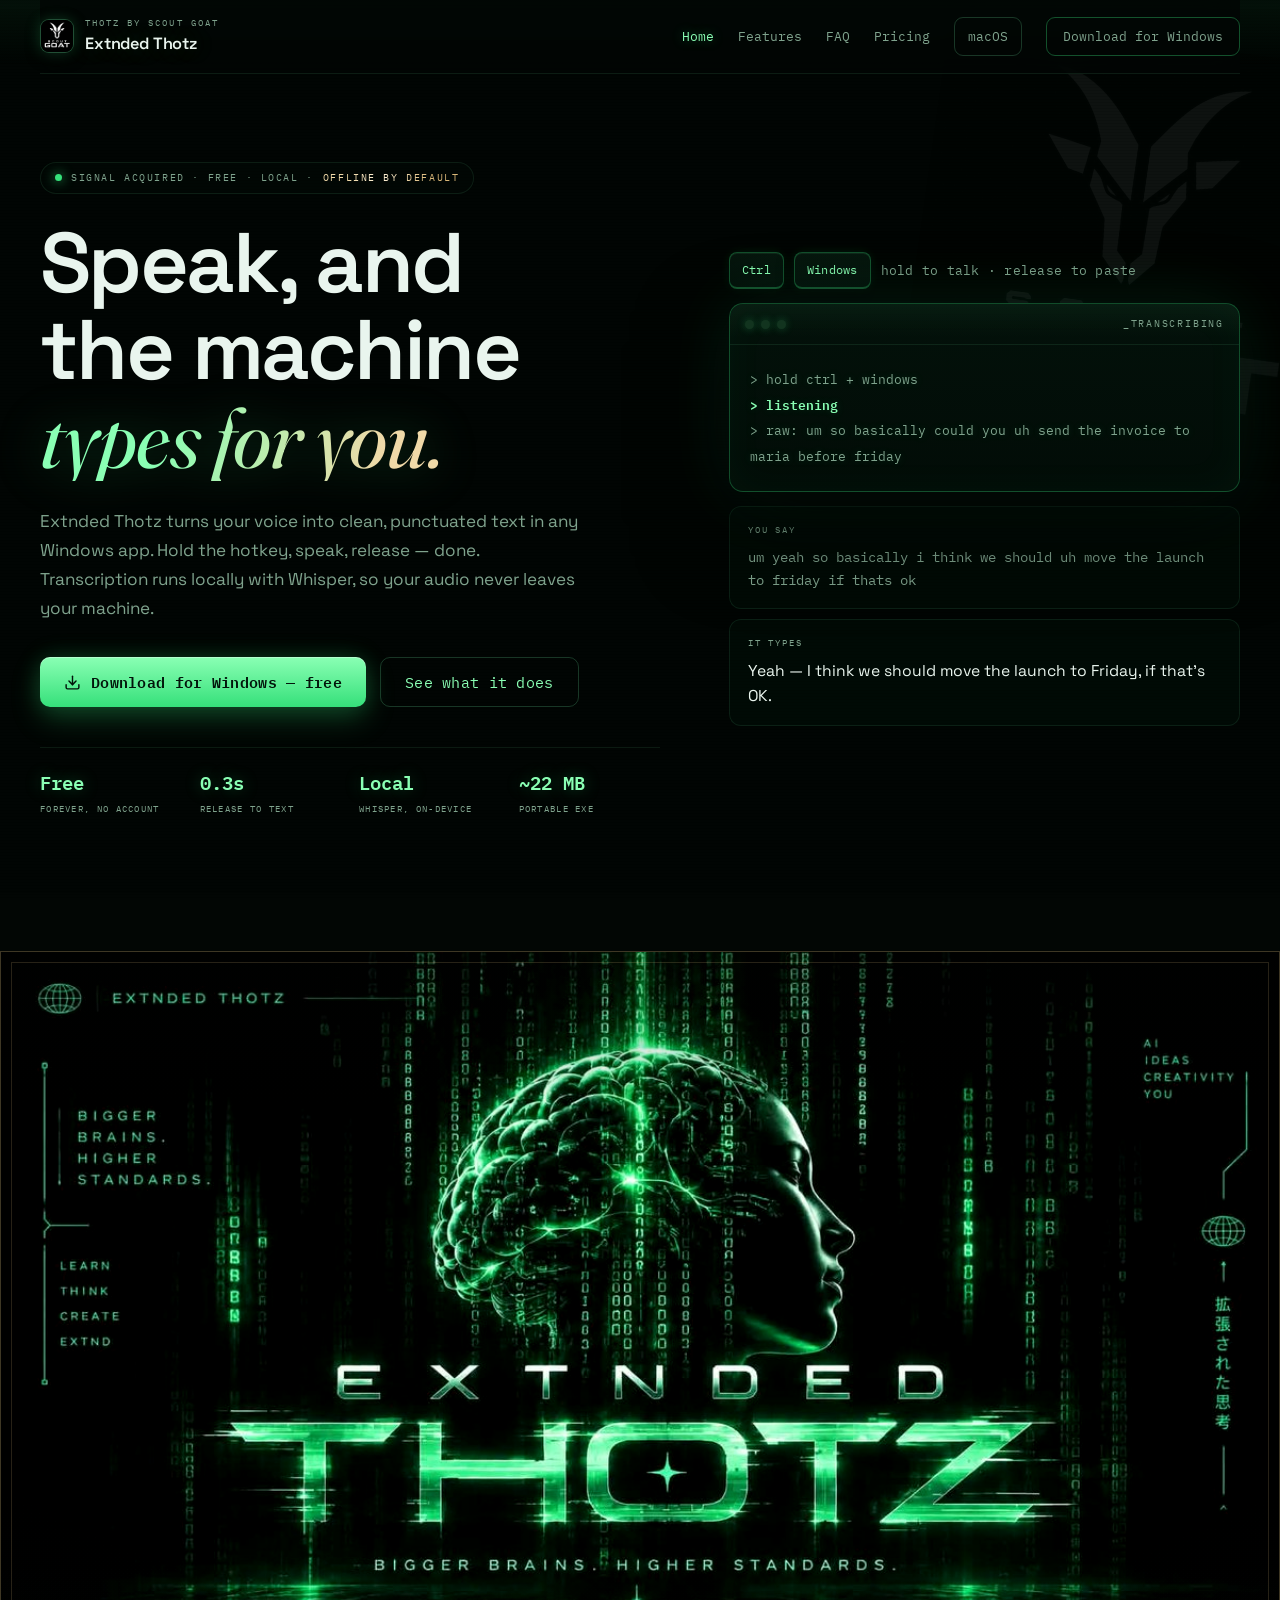
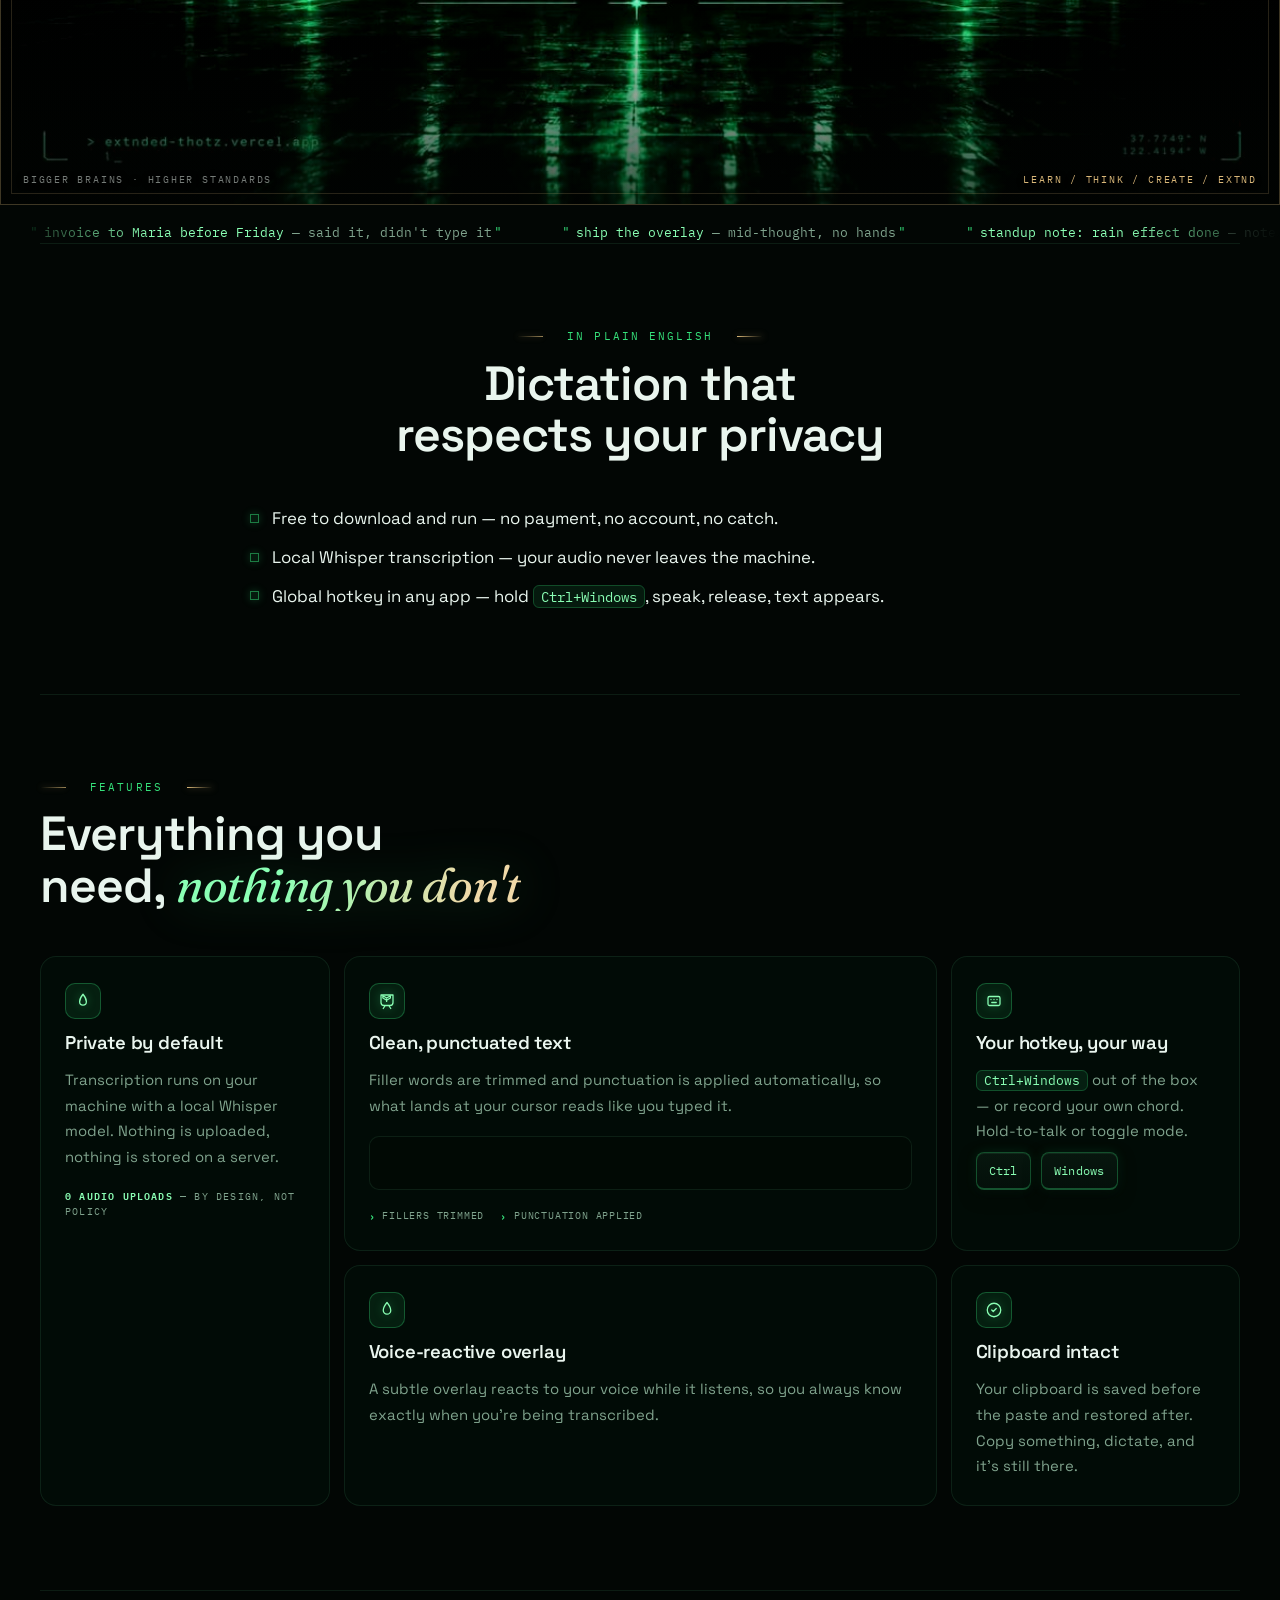
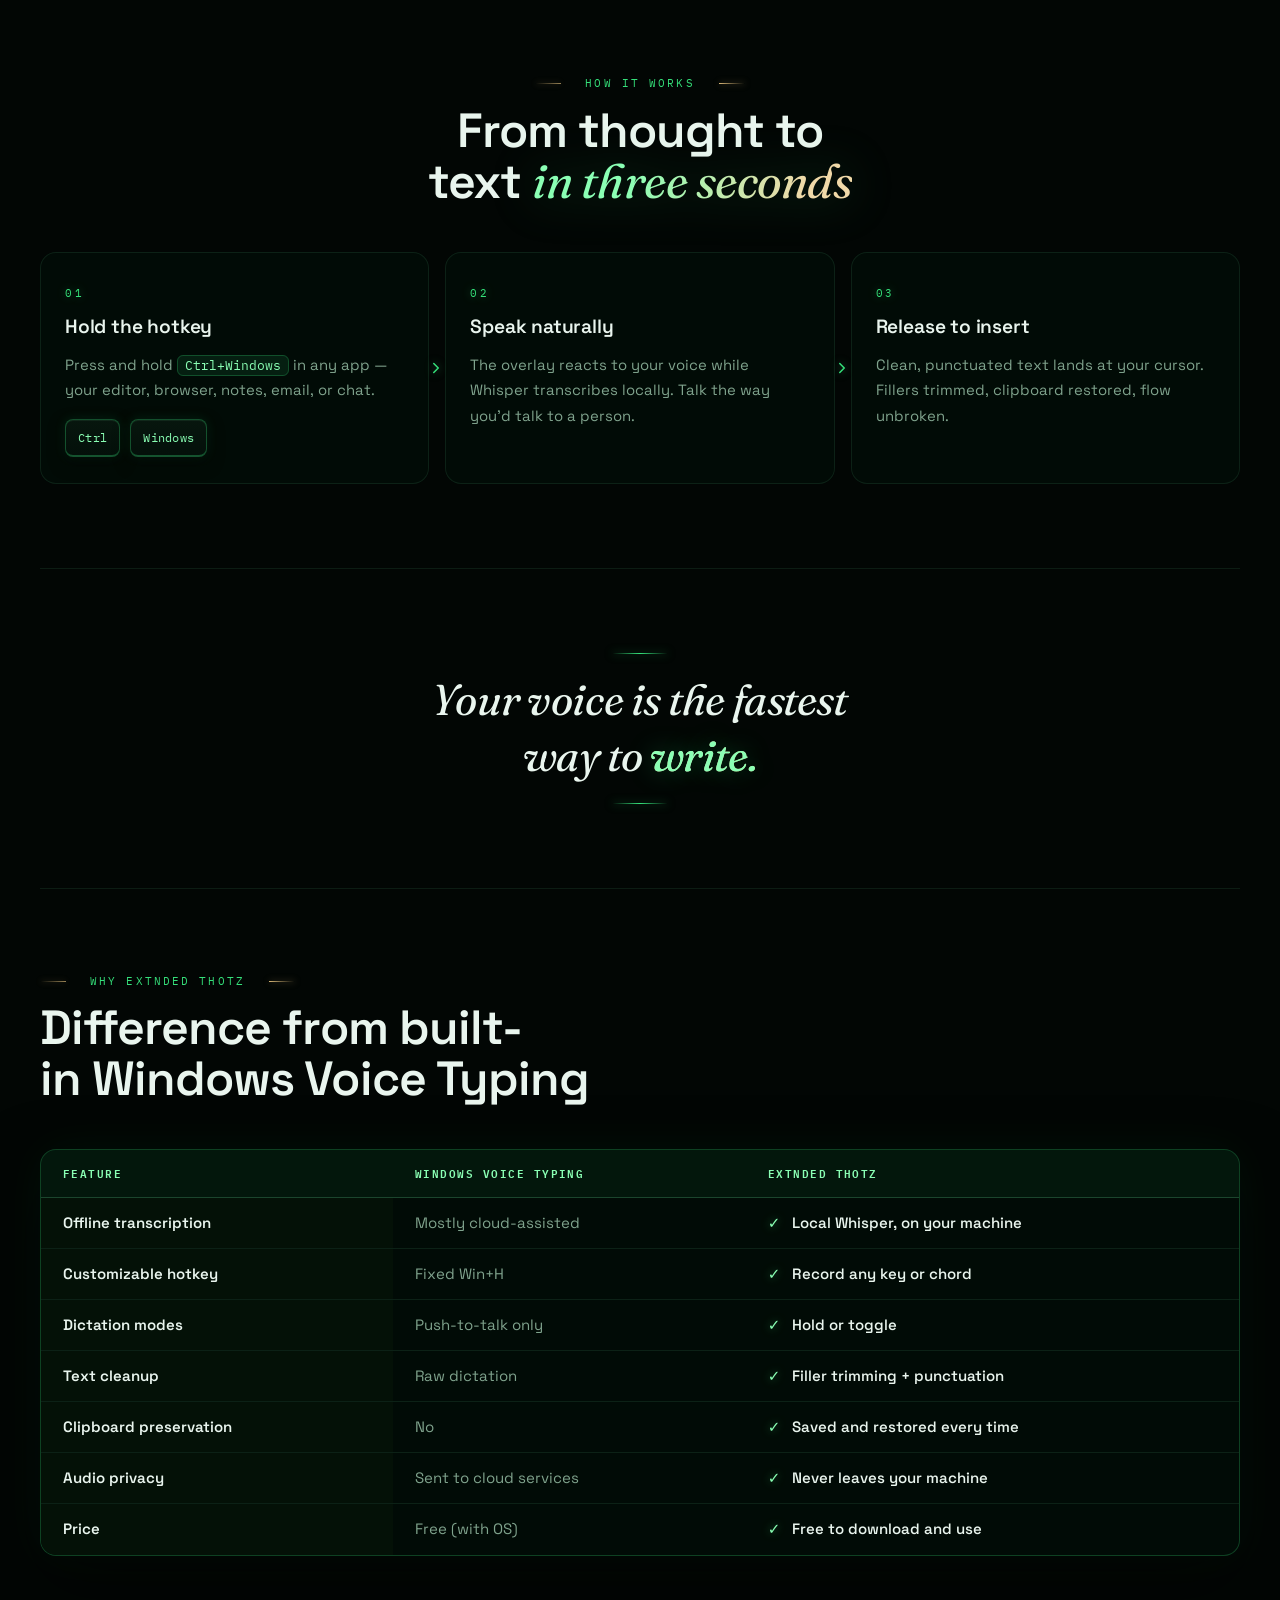
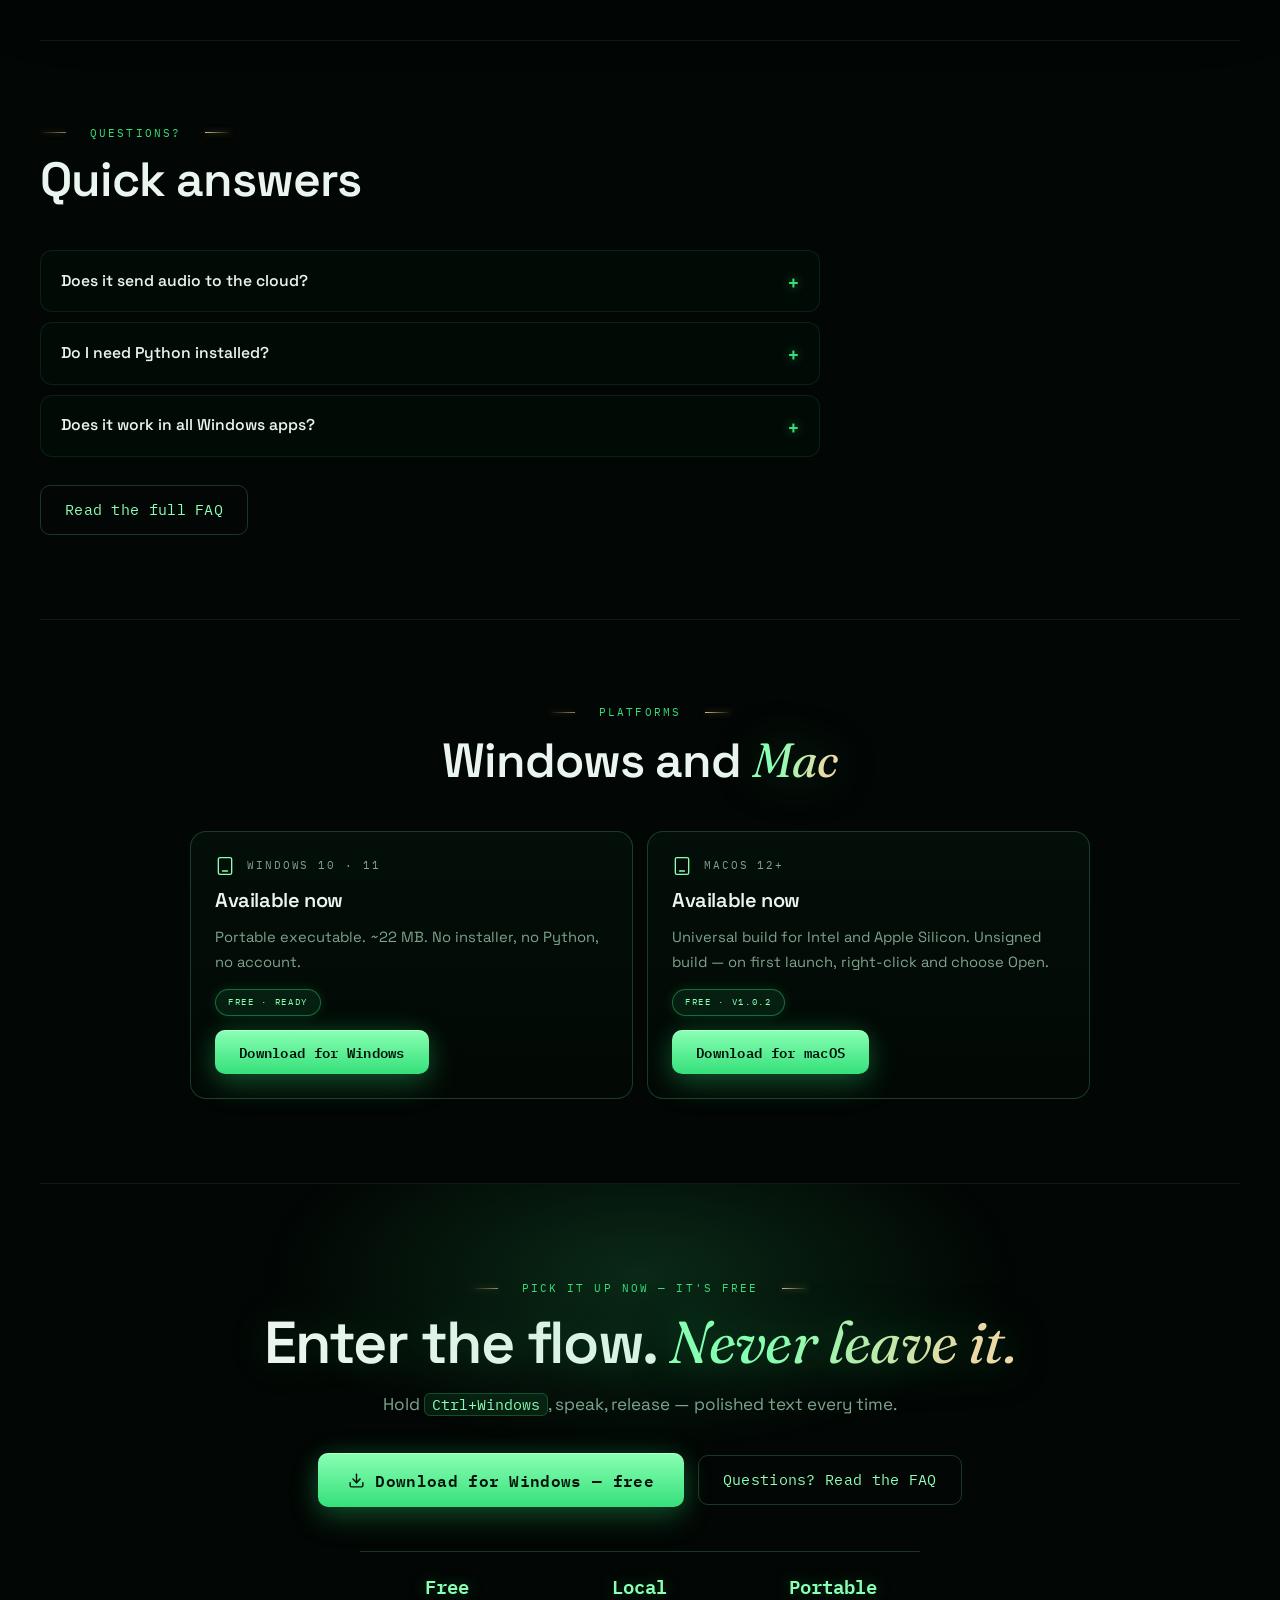
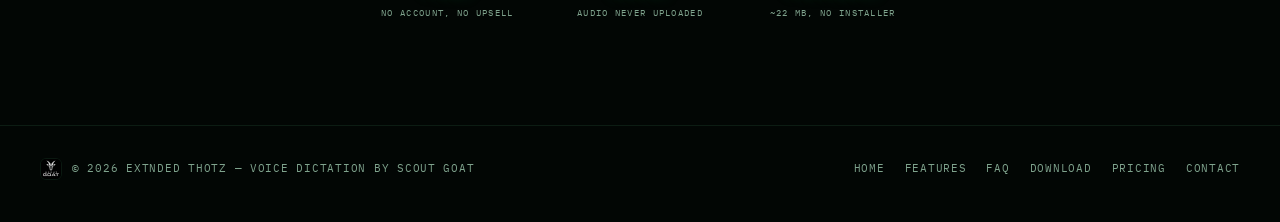
==== index.html @ f993ed9d "Site polish: restore /pricing, fix stale FAQ schema, nav parity - Recreate pricing page in current s" ====
<!doctype html>
<html lang="en" class="no-js">
  <head>
    <meta charset="utf-8" />
    <meta name="viewport" content="width=device-width, initial-scale=1" />
    <title>Extnded Thotz — Free voice dictation for Windows</title>
    <meta
      name="description"
      content="Free Windows voice dictation. Hold a global hotkey, speak, and clean, punctuated text lands at your cursor. Local Whisper transcription — your audio never leaves your machine."
    />
    <meta name="theme-color" content="#09090b" />
    <link rel="canonical" href="https://extnded-thotz.vercel.app/" />

    <meta property="og:site_name" content="Extnded Thotz" />
    <meta property="og:type" content="website" />
    <meta property="og:title" content="Extnded Thotz — Free voice dictation for Windows" />
    <meta
      property="og:description"
      content="Free Windows voice dictation. Hold a hotkey, speak, get polished text instantly. Local Whisper, no cloud by default."
    />
    <meta property="og:url" content="https://extnded-thotz.vercel.app/" />
    <meta property="og:image" content="https://extnded-thotz.vercel.app/assets/og.png" />
    <meta property="og:image:alt" content="Extnded Thotz — free Windows voice dictation" />
    <meta name="twitter:card" content="summary_large_image" />
    <meta name="twitter:title" content="Extnded Thotz — Free voice dictation for Windows" />
    <meta
      name="twitter:description"
      content="Free voice dictation for Windows. No cloud by default. Hold Ctrl+Windows and get polished text instantly."
    />
    <meta name="twitter:image" content="https://extnded-thotz.vercel.app/assets/og.png" />

    <link rel="icon" href="/favicon.ico" sizes="48x48" />
    <link rel="icon" type="image/png" href="/assets/favicon-32.png" sizes="32x32" />
    <link rel="apple-touch-icon" href="/assets/apple-touch-icon.png" />
    <link rel="preload" href="/fonts/SpaceGrotesk-var.woff2" as="font" type="font/woff2" crossorigin />
    <link rel="stylesheet" href="/styles.css" />
    <script>
      document.documentElement.classList.remove("no-js");
      window.addEventListener("load", function () {
        setTimeout(function () {
          if (!window.__revealReady) {
            document.querySelectorAll("[data-reveal]").forEach(function (el) {
              el.classList.add("is-visible");
            });
          }
        }, 600);
      });
    </script>
    <script defer src="/script.js"></script>

    <script type="application/ld+json">
      {
        "@context": "https://schema.org",
        "@type": "SoftwareApplication",
        "name": "Extnded Thotz",
        "description": "Free Windows voice dictation app with a system-wide hotkey and local Whisper transcription. Your audio never leaves your machine.",
        "operatingSystem": "Windows 10, Windows 11",
        "applicationCategory": "BusinessApplication",
        "url": "https://extnded-thotz.vercel.app/",
        "downloadUrl": "https://extnded-thotz.vercel.app/download",
        "image": "https://extnded-thotz.vercel.app/assets/og.png",
        "author": { "@type": "Organization", "name": "Scout Goat" }
      }
    </script>
  </head>
  <body>
    <canvas id="rain" aria-hidden="true"></canvas>
    <div class="scanlines" aria-hidden="true"></div>
    <div class="scan-sweep" aria-hidden="true"></div>
    <a class="skip-link" href="#main">Skip to content</a>

    <header class="shell topbar">
      <a class="brand" href="/">
        <img src="/assets/logo.png" alt="Extnded Thotz goat logo" width="34" height="34" />
        <span>
          <span class="brand-house">Thotz by Scout Goat</span>
          <strong class="brand-name">Extnded Thotz</strong>
        </span>
      </a>
      <nav class="nav" aria-label="Primary">
        <a href="/" aria-current="page">Home</a>
        <a href="/#features">Features</a>
        <a href="/faq">FAQ</a>
        <a href="/pricing">Pricing</a>
        <a class="nav-cta nav-cta-ghost" href="https://github.com/u321u/extnded-thotz/releases/download/v1.0.2-mac/ExtndedThotz-macOS.zip" download>macOS</a>
        <a class="nav-cta" href="/download">Download for Windows</a>
      </nav>
    </header>

    <main id="main">
      <!-- ═══════════ HERO ═══════════ -->
      <div class="hero-mark" aria-hidden="true"></div>
      <section class="hero shell" data-reveal>
        <div>
          <p class="hero-status">
            <span class="status-dot" aria-hidden="true"></span>
            Signal acquired · Free · Local · <span class="gold-text">Offline by default</span>
          </p>
          <div class="h1-zone">
          <h1 class="display">
            Speak, and the machine<br />
            <span class="serif">            types for you.</span>
          </h1>
          </div>
          <p class="lede">
            Extnded Thotz turns your voice into clean, punctuated text in any Windows app.
            Hold the hotkey, speak, release — done. Transcription runs locally with Whisper,
            so your audio never leaves your machine.
          </p>
          <div class="hero-actions">
            <a class="button primary" href="/download">
              <svg viewBox="0 0 24 24" width="17" height="17" fill="none" stroke="currentColor" stroke-width="2" stroke-linecap="round" stroke-linejoin="round" aria-hidden="true"><path d="M21 15v4a2 2 0 0 1-2 2H5a2 2 0 0 1-2-2v-4"/><path d="M7 10l5 5 5-5"/><path d="M12 15V3"/></svg>
              Download for Windows — free
            </a>
            <a class="button ghost" href="#features">See what it does</a>
          </div>
          <dl class="measures">
            <div><dt>Free</dt><dd>forever, no account</dd></div>
            <div><dt>0.3s</dt><dd>release to text</dd></div>
            <div><dt>Local</dt><dd>whisper, on-device</dd></div>
            <div><dt>~22 MB</dt><dd>portable exe</dd></div>
          </dl>
        </div>

        <div>
          <p class="keycap-row" style="margin-bottom: 14px;">
            <kbd>Ctrl</kbd><kbd>Windows</kbd>
            <span>hold to talk · release to paste</span>
          </p>
          <div class="panel" id="console">
            <div class="panel-bar">
              <span aria-hidden="true"></span><span aria-hidden="true"></span><span aria-hidden="true"></span>
              <span class="panel-title" id="console-state">_idle</span>
            </div>
            <div class="panel-body" id="console-body" aria-live="polite">
              <p class="dim">&gt; ready — speak anytime</p>
            </div>
          </div>
          <div class="grid502">
            <div class="me">
              <span class="me-label">you say</span>
              <p class="me-say">um yeah so basically i think we should uh move the launch to friday if thats ok</p>
            </div>
            <div class="me">
              <span class="me-label">it types</span>
              <p class="me-get">Yeah — I think we should move the launch to Friday, if that's OK.</p>
            </div>
          </div>
        </div>
      </section>

      <!-- ═══════════ CINEMATIC POSTER ═══════════ -->
      <section class="showcase" data-reveal aria-label="Extnded Thotz brand poster">
        <div class="showcase-frame">
          <img src="/assets/hero-brain.jpg" alt="Extnded Thotz — a mind made of green code, bigger brains, higher standards" width="1536" height="1024" loading="eager" decoding="async" />
          <div class="showcase-vignette" aria-hidden="true"></div>
          <div class="showcase-caption" aria-hidden="true">
            <div class="showcase-caption-left">bigger brains · higher standards</div>
            <div class="showcase-caption-right">learn / think / create / extnd</div>
          </div>
        </div>
      </section>

      <!-- ═══════════ VOICE STRIP ═══════════ -->
      <div class="voice-strip" data-reveal aria-label="Things people say while dictating">
        <div class="voice-track">
          <span class="voice-chip"><b>invoice to Maria before Friday</b> — said it, didn't type it</span>
          <span class="voice-chip"><b>ship the overlay</b> — mid-thought, no hands</span>
          <span class="voice-chip"><b>standup note: rain effect done</b> — notes on the walk</span>
          <span class="voice-chip"><b>reply: that works for me</b> — inbox zero at speaking pace</span>
          <span class="voice-chip"><b>invoice to Maria before Friday</b> — said it, didn't type it</span>
          <span class="voice-chip"><b>ship the overlay</b> — mid-thought, no hands</span>
          <span class="voice-chip"><b>standup note: rain effect done</b> — notes on the walk</span>
          <span class="voice-chip"><b>reply: that works for me</b> — inbox zero at speaking pace</span>
        </div>
      </div>

      <!-- ═══════════ SPEAK IN THEIR WORDS ═══════════ -->
      <section class="section shell" data-reveal>
        <div class="section-head center">
          <p class="eyebrow">In plain English</p>
          <h2>Dictation that respects your privacy</h2>
        </div>
        <ul class="plain-points">
          <li>Free to download and run — no payment, no account, no catch.</li>
          <li>Local Whisper transcription — your audio never leaves the machine.</li>
          <li>Global hotkey in any app — hold <code>Ctrl+Windows</code>, speak, release, text appears.</li>
        </ul>
      </section>

      <!-- ═══════════ BENTO FEATURES ═══════════ -->
      <section class="section shell" id="features" data-reveal>
        <div class="section-head">
          <p class="eyebrow">Features</p>
          <h2>Everything you need, <span class="serif">nothing you don't</span></h2>
        </div>
        <div class="bento-grid">
          <article class="bento-card bx-brand" data-reveal>
            <div class="feature-icon" aria-hidden="true">
              <svg viewBox="0 0 24 24"><path d="M12 3c-2.5 3-4.5 6.5-4.5 10a4.5 4.5 0 0 0 9 0c0-3.5-2-7-4.5-10Z"/></svg>
            </div>
            <h3>Private by default</h3>
            <p>Transcription runs on your machine with a local Whisper model. Nothing is uploaded, nothing is stored on a server.</p>
            <span class="bento-metric"><strong>0 audio uploads</strong> — by design, not policy</span>
          </article>

          <article class="bento-card bx-mp3" data-reveal>
            <div class="feature-icon" aria-hidden="true">
              <svg viewBox="0 0 24 24"><path d="M4 4h16v10a4 4 0 0 1-4 4H8a4 4 0 0 1-4-4V4Z"/><path d="m9 19-2 3m8-3 2 3"/><path d="M11.5 9.5v3m5-4.5-5 3-5-3v-3l5 3 5-3Z"/></svg>
            </div>
            <h3>Clean, punctuated text</h3>
            <p>Filler words are trimmed and punctuation is applied automatically, so what lands at your cursor reads like you typed it.</p>
            <div class="wave-strip" aria-hidden="true"><i></i><i></i><i></i><i></i><i></i><i></i><i></i><i></i><i></i><i></i><i></i><i></i><i></i><i></i></div>
            <div class="bento-note">
              <span>Fillers trimmed</span>
              <span>Punctuation applied</span>
            </div>
          </article>

          <article class="bento-card bx-hotkey" data-reveal>
            <div class="feature-icon" aria-hidden="true">
              <svg viewBox="0 0 24 24"><rect x="4" y="6" width="16" height="12" rx="2"/><path d="M8 10h.01M12 10h.01M16 10h.01M9 14h6"/></svg>
            </div>
            <h3>Your hotkey, your way</h3>
            <p><code>Ctrl+Windows</code> out of the box — or record your own chord. Hold-to-talk or toggle mode.</p>
            <p class="keycap-row"><kbd>Ctrl</kbd><kbd>Windows</kbd></p>
          </article>

          <article class="bento-card bx-clean" data-reveal class="dim-1">
            <div class="feature-icon" aria-hidden="true">
              <svg viewBox="0 0 24 24"><path d="M12 2c-3 3.6-5 7.6-5 10.5a5 5 0 0 0 10 0C17 9.6 15 5.6 12 2Z"/></svg>
            </div>
            <h3>Voice-reactive overlay</h3>
            <p>A subtle overlay reacts to your voice while it listens, so you always know exactly when you're being transcribed.</p>
          </article>

          <article class="bento-card bx-overlay" data-reveal class="dim-2">
            <div class="feature-icon" aria-hidden="true">
              <svg viewBox="0 0 24 24"><path d="M3 12a9 9 0 1 0 18 0 9 9 0 0 0-18 0Z"/><path d="m9 12 2 2 4-4"/></svg>
            </div>
            <h3>Clipboard intact</h3>
            <p>Your clipboard is saved before the paste and restored after. Copy something, dictate, and it's still there.</p>
          </article>
        </div>
      </section>

      <!-- ═══════════ HOW IT WORKS ═══════════ -->
      <section class="section shell" id="how" data-reveal>
        <div class="section-head center">
          <p class="eyebrow">How it works</p>
          <h2>From thought to text <span class="serif">in three seconds</span></h2>
        </div>
        <ol class="how-rail">
          <li class="how-step">
            <span class="step-no">01</span>
            <h3>Hold the hotkey</h3>
            <p>Press and hold <code>Ctrl+Windows</code> in any app — your editor, browser, notes, email, or chat.</p>
            <p class="keycap-row"><kbd>Ctrl</kbd><kbd>Windows</kbd></p>
          </li>
          <li class="how-step">
            <span class="step-no">02</span>
            <h3>Speak naturally</h3>
            <p>The overlay reacts to your voice while Whisper transcribes locally. Talk the way you'd talk to a person.</p>
          </li>
          <li class="how-step">
            <span class="step-no">03</span>
            <h3>Release to insert</h3>
            <p>Clean, punctuated text lands at your cursor. Fillers trimmed, clipboard restored, flow unbroken.</p>
          </li>
        </ol>
      </section>

      <!-- ═══════════ PULL QUOTE ═══════════ -->
      <section class="section shell pull-quote" data-reveal>
        <i class="qr-line" aria-hidden="true"></i>          <blockquote>
            Your voice is the fastest<br />
            way to <em class="gold-text">write.</em>
          </blockquote>
        <i class="qr-line" aria-hidden="true"></i>
      </section>

      <!-- ═══════════ WHY BETTER ═══════════ -->
      <section class="section shell" id="comparison" data-reveal>
        <div class="section-head">
          <p class="eyebrow">Why Extnded Thotz</p>
          <h2>Difference from built-in Windows Voice Typing</h2>
        </div>
        <div class="compare-outer">
          <table class="compare-table">
            <thead>
              <tr>
                <th>Feature</th>
                <th>Windows Voice Typing</th>
                <th>Extnded Thotz</th>
              </tr>
            </thead>
            <tbody>
              <tr>
                <td>Offline transcription</td>
                <td>Mostly cloud-assisted</td>
                <td><span class="check">✓</span> Local Whisper, on your machine</td>
              </tr>
              <tr>
                <td>Customizable hotkey</td>
                <td>Fixed Win+H</td>
                <td><span class="check">✓</span> Record any key or chord</td>
              </tr>
              <tr>
                <td>Dictation modes</td>
                <td>Push-to-talk only</td>
                <td><span class="check">✓</span> Hold or toggle</td>
              </tr>
              <tr>
                <td>Text cleanup</td>
                <td>Raw dictation</td>
                <td><span class="check">✓</span> Filler trimming + punctuation</td>
              </tr>
              <tr>
                <td>Clipboard preservation</td>
                <td>No</td>
                <td><span class="check">✓</span> Saved and restored every time</td>
              </tr>
              <tr>
                <td>Audio privacy</td>
                <td>Sent to cloud services</td>
                <td><span class="check">✓</span> Never leaves your machine</td>
              </tr>
              <tr>
                <td>Price</td>
                <td>Free (with OS)</td>
                <td><span class="check">✓</span> Free to download and use</td>
              </tr>
            </tbody>
          </table>
        </div>
      </section>

      <!-- ═══════════ FAQ TEASER ═══════════ -->
      <section class="section shell faq-teaser" data-reveal>
        <div class="section-head">
          <p class="eyebrow">Questions?</p>
          <h2>Quick answers</h2>
        </div>
        <div class="faq-grid">
          <details>
            <summary>Does it send audio to the cloud?</summary>
            <p>No. Transcription runs entirely on your machine with local Whisper. Your audio never leaves your computer.</p>
          </details>
          <details>
            <summary>Do I need Python installed?</summary>
            <p>No. It's a portable Windows executable — download, run, done.</p>
          </details>
          <details>
            <summary>Does it work in all Windows apps?</summary>
            <p>Yes, virtually any app that accepts text input. If an app runs as Administrator, run Extnded Thotz as Administrator too (Windows UIPI restriction).</p>
          </details>
        </div>
        <div class="hero-actions">
          <a class="button ghost" href="/faq">Read the full FAQ</a>
        </div>
      </section>

      <!-- ═══════════ PLATFORMS ═══════════ -->
      <section class="section shell" id="platforms" data-reveal>
        <div class="section-head center">
          <p class="eyebrow">Platforms</p>
          <h2>Windows and <span class="serif">Mac</span></h2>
        </div>
        <div class="platform-strip">
          <div class="platform-card available">
            <div class="platform-head">
              <svg viewBox="0 0 24 24" aria-hidden="true"><rect x="4" y="2" width="16" height="20" rx="2"/><path d="M9 18h6"/></svg>
              Windows 10 · 11
            </div>
            <h3>Available now</h3>
            <p>Portable executable. ~22 MB. No installer, no Python, no account.</p>
            <span class="pill ok">Free · ready</span>
            <div class="hero-actions">
              <a class="button primary" href="/download">Download for Windows</a>
            </div>
          </div>
          <div class="platform-card available">
            <div class="platform-head">
              <svg viewBox="0 0 24 24" aria-hidden="true"><rect x="4" y="2" width="16" height="20" rx="2"/><path d="M9 18h6"/></svg>
              macOS 12+
            </div>
            <h3>Available now</h3>
            <p>Universal build for Intel and Apple Silicon. Unsigned build — on first launch, right-click and choose Open.</p>
            <span class="pill ok">Free · v1.0.2</span>
            <div class="hero-actions">
              <a class="button primary" href="https://github.com/u321u/extnded-thotz/releases/download/v1.0.2-mac/ExtndedThotz-macOS.zip" download>Download for macOS</a>
            </div>
          </div>
        </div>
      </section>

      <!-- ═══════════ FINAL CTA ═══════════ -->
      <section class="section final-cta shell" data-reveal>
        <div class="cta-glow" aria-hidden="true"></div>
        <p class="eyebrow" style="justify-content: center;">Pick it up now — it's free</p>
        <h2>Enter the flow. <span class="serif">Never leave it.</span></h2>
        <p class="lede">Hold <code>Ctrl+Windows</code>, speak, release — polished text every time.</p>
        <div class="hero-actions">
          <a class="button primary large" href="/download">
            <svg viewBox="0 0 24 24" width="17" height="17" fill="none" stroke="currentColor" stroke-width="2" stroke-linecap="round" stroke-linejoin="round" aria-hidden="true"><path d="M21 15v4a2 2 0 0 1-2 2H5a2 2 0 0 1-2-2v-4"/><path d="M7 10l5 5 5-5"/><path d="M12 15V3"/></svg>
            Download for Windows — free
          </a>
          <a class="button ghost" href="/faq">Questions? Read the FAQ</a>
        </div>
        <dl class="measures">
          <div><dt>Free</dt><dd>no account, no upsell</dd></div>
          <div><dt>Local</dt><dd>audio never uploaded</dd></div>
          <div><dt>Portable</dt><dd>~22 MB, no installer</dd></div>
        </dl>
      </section>
    </main>

    <footer class="footer">
      <div class="shell footer-inner">
        <span class="foot-brand">
          <img src="/assets/logo.png" alt="" width="22" height="22" />
          <span>© 2026 Extnded Thotz — voice dictation by Scout Goat</span>
        </span>
        <span class="footer-links">
          <a href="/">Home</a>
          <a href="/#features">Features</a>
          <a href="/faq">FAQ</a>
          <a href="/download">Download</a>
          <a href="/pricing">Pricing</a>
          <a href="mailto:hello@scoutgoat.com">Contact</a>
        </span>
      </div>
    </footer>
  </body>
</html>
---- styles.css ----
/* ══════════════════════════════════════════════════════════════
   EXTENDED THOTZ — MATRIX EDITION
   Phosphor green on near-black. Digital rain canvas, scanlines,
   CRT glow. The site speaks the app's visual language now.
   ══════════════════════════════════════════════════════════════ */

/* ---------- fonts ---------- */
@font-face {
  font-family: "Space Grotesk"; font-style: normal; font-weight: 300 700; font-display: swap;
  src: url("/fonts/SpaceGrotesk-var.woff2") format("woff2");
}
@font-face {
  font-family: "Fraunces"; font-style: normal; font-weight: 300 700; font-display: swap;
  src: url("/fonts/Fraunces-var.woff2") format("woff2");
}
@font-face {
  font-family: "Fraunces"; font-style: italic; font-weight: 300 700; font-display: swap;
  src: url("/fonts/Fraunces-italic.woff2") format("woff2");
}
@font-face {
  font-family: "IBM Plex Mono"; font-style: normal; font-weight: 400; font-display: swap;
  src: url("/fonts/IBMPlexMono-400.woff2") format("woff2");
}
@font-face {
  font-family: "IBM Plex Mono"; font-style: normal; font-weight: 600; font-display: swap;
  src: url("/fonts/IBMPlexMono-600.woff2") format("woff2");
}

/* ---------- tokens ---------- */
:root {
  color-scheme: dark;
  --bg: #020604;
  --bg-2: #04100a;
  --panel: rgba(0, 255, 140, 0.025);
  --panel-hover: rgba(0, 255, 140, 0.05);
  --line: rgba(120, 255, 180, 0.09);
  --line-strong: rgba(120, 255, 180, 0.2);
  --phos: #35e07a;
  --phos-bright: #8affb4;
  --phos-dim: rgba(53, 224, 122, 0.09);
  --brass: #d9b778;
  --brass-2: #f0d9a8;
  --brass-dim: rgba(217, 183, 120, 0.1);
  --ink: #e9f5ee;
  --muted: #7fa38d;
  --sans: "Space Grotesk", system-ui, "Segoe UI", Roboto, sans-serif;
  --serif: "Fraunces", Georgia, serif;
  --mono: "IBM Plex Mono", Consolas, Menlo, monospace;
  --max: 1200px;
  --ease: cubic-bezier(0.22, 1, 0.36, 1);
  --glow: 0 0 18px rgba(53, 224, 122, 0.25);
}

/* ---------- base ---------- */
* { box-sizing: border-box; }

html { scroll-behavior: smooth; scroll-padding-top: 96px; }

body {
  margin: 0;
  font-family: var(--sans);
  font-weight: 400;
  background: var(--bg);
  color: var(--ink);
  min-height: 100vh;
  overflow-x: hidden;
  line-height: 1.6;
  -webkit-font-smoothing: antialiased;
  -moz-osx-font-smoothing: grayscale;
}

img, video { max-width: 100%; display: block; }

h1, h2, h3, h4 {
  font-family: var(--sans);
  font-weight: 600;
  letter-spacing: -0.02em;
  line-height: 1.08;
  margin: 0 0 14px;
  color: var(--ink);
  text-wrap: balance;
}

code {
  font-family: var(--mono);
  font-size: 0.86em;
  color: var(--phos-bright);
  background: var(--phos-dim);
  border: 1px solid rgba(53, 224, 122, 0.25);
  border-radius: 6px;
  padding: 1px 7px;
  white-space: nowrap;
}

a { color: inherit; }

.shell {
  width: min(calc(100% - 40px), var(--max));
  margin: 0 auto;
  position: relative;
  z-index: 2;
}

.skip-link {
  position: absolute; left: 20px; top: -64px; z-index: 100;
  padding: 9px 14px; border-radius: 8px;
  background: var(--phos); color: #021007;
  font-weight: 600; text-decoration: none;
  font-family: var(--mono);
  transition: top 160ms var(--ease);
}
.skip-link:focus { top: 20px; }

/* ---------- matrix background layers ---------- */
#rain {
  position: fixed;
  inset: 0;
  z-index: 0;
  width: 100%;
  height: 100%;
  pointer-events: none;
  opacity: 0.38;
  mask-image: linear-gradient(180deg, transparent 0%, #000 22%, #000 82%, transparent 100%);
  -webkit-mask-image: linear-gradient(180deg, transparent 0%, #000 22%, #000 82%, transparent 100%);
}

.scanlines {
  position: fixed;
  inset: 0;
  z-index: 1;
  pointer-events: none;
  opacity: 0.5;
  background: repeating-linear-gradient(
    0deg,
    transparent 0 2px,
    rgba(0, 0, 0, 0.16) 2px 3px
  );
}

.scan-sweep {
  position: fixed;
  left: 0; right: 0;
  top: -6%;
  height: 120px;
  z-index: 1;
  pointer-events: none;
  background: linear-gradient(180deg, transparent, rgba(53, 224, 122, 0.05), transparent);
  animation: sweep 9s linear infinite;
}

@keyframes sweep {
  from { transform: translateY(-10vh); }
  to { transform: translateY(110vh); }
}

/* ---------- hero logo watermark ---------- */
.hero-mark {
  position: absolute;
  top: 40px;
  right: -60px;
  width: 420px;
  height: 420px;
  z-index: 0;
  pointer-events: none;
  opacity: 0.055;
  background: url("/assets/logo.png") center/contain no-repeat;
  transform: rotate(8deg);
}
@media (max-width: 820px) {
  .hero-mark { display: none; }
}

/* ---------- download badge ---------- */
.dl-badge {
  display: flex;
  align-items: center;
  gap: 14px;
  padding: 16px 18px;
  border: 1px solid var(--line);
  border-radius: 14px;
  background: rgba(1, 8, 4, 0.4);
}
.dl-badge img {
  width: 54px; height: 54px;
  border-radius: 12px;
  border: 1px solid rgba(120, 255, 180, 0.25);
  box-shadow: 0 0 16px rgba(53, 224, 122, 0.18);
  flex: none;
}
.dl-badge strong {
  display: block;
  font-family: var(--mono);
  font-size: 0.86rem;
  color: var(--phos-bright);
  letter-spacing: 0.04em;
}
.dl-badge p { margin: 2px 0 0; color: var(--muted); font-size: 0.8rem; }

/* ---------- voiced quote strip ---------- */
.voice-strip {
  overflow: hidden;
  -webkit-mask-image: linear-gradient(90deg, transparent, #000 12%, #000 88%, transparent);
  mask-image: linear-gradient(90deg, transparent, #000 12%, #000 88%, transparent);
}
.voice-track {
  display: flex;
  gap: 0;
  width: max-content;
  animation: glide 46s linear infinite;
}
.voice-chip {
  white-space: nowrap;
  padding: 0 30px;
  font-family: var(--mono);
  font-size: 0.8rem;
  color: var(--muted);
}
.voice-chip b {
  color: var(--phos-bright);
  font-weight: 500;
}
.voice-chip::before {
  content: '"';
  color: var(--phos);
  margin-right: 6px;
}
.voice-chip::after {
  content: '"';
  color: var(--phos);
  margin-left: 2px;
}
@keyframes glide {
  from { transform: translateX(0); }
  to { transform: translateX(-50%); }
}

/* ---------- eyebrow ---------- */
.eyebrow {
  display: flex; align-items: center; gap: 12px;
  margin: 0 0 14px;
  font-family: var(--mono);
  font-size: 0.66rem; font-weight: 500;
  letter-spacing: 0.2em; text-transform: uppercase;
  color: var(--phos);
}
.eyebrow::before {
  content: ""; width: 26px; height: 1px;
  background: var(--phos); opacity: 0.7;
}

/* ---------- header / nav ---------- */
.topbar {
  display: flex; align-items: center; justify-content: space-between;
  gap: 26px; padding: 16px 0;
  position: sticky; top: 0; z-index: 50;
  background: rgba(2, 6, 4, 0.78);
  -webkit-backdrop-filter: blur(16px);
  backdrop-filter: blur(16px);
  border-bottom: 1px solid var(--line);
}
.topbar.scrolled {
  padding: 10px 0;
  background: rgba(2, 6, 4, 0.92);
  border-bottom-color: var(--line-strong);
}

.brand {
  display: inline-flex; align-items: center; gap: 11px;
  text-decoration: none; color: inherit;
}
.brand img {
  width: 34px; height: 34px; display: block;
  border-radius: 9px;
  border: 1px solid rgba(120, 255, 180, 0.25);
  box-shadow: 0 0 14px rgba(53, 224, 122, 0.22), 0 4px 14px rgba(0, 0, 0, 0.5);
  background: #04120a;
  transition: box-shadow 200ms var(--ease), transform 200ms var(--ease);
}
.brand:hover img {
  box-shadow: 0 0 22px rgba(53, 224, 122, 0.35), 0 4px 14px rgba(0, 0, 0, 0.5);
  transform: translateY(-1px);
}
.brand-house {
  display: block;
  font-family: var(--mono);
  font-size: 0.58rem; letter-spacing: 0.22em;
  text-transform: uppercase; color: var(--muted);
}
.brand-name {
  display: block;
  font-size: 1.02rem; font-weight: 600;
  letter-spacing: -0.01em; color: var(--ink);
  text-shadow: 0 0 22px rgba(53, 224, 122, 0.25);
}

.nav { display: flex; align-items: center; gap: 24px; }
.nav a {
  color: var(--muted); text-decoration: none;
  font-size: 0.9rem;
  font-family: var(--mono);
  font-size: 0.82rem;
  transition: color 140ms var(--ease), text-shadow 140ms var(--ease);
}
.nav a:hover, .nav a[aria-current="page"] {
  color: var(--phos-bright);
  text-shadow: 0 0 12px rgba(53, 224, 122, 0.45);
}
.nav-cta {
  padding: 8px 16px;
  border: 1px solid rgba(53, 224, 122, 0.35);
  border-radius: 9px;
  color: var(--phos-bright);
  transition: border-color 140ms var(--ease), background 140ms var(--ease), box-shadow 140ms var(--ease);
}
.nav-cta:hover {
  border-color: var(--phos);
  background: var(--phos-dim);
  box-shadow: var(--glow);
}
.nav-cta-ghost {
  border-color: var(--line-strong);
  color: var(--muted);
  padding: 8px 13px;
}
.nav-cta-ghost:hover {
  color: var(--phos-bright);
  border-color: var(--phos);
}

/* ---------- buttons ---------- */
.button {
  display: inline-flex; align-items: center; justify-content: center; gap: 10px;
  min-height: 50px; padding: 0 24px;
  border-radius: 10px;
  text-decoration: none;
  font-weight: 600; font-size: 0.92rem; letter-spacing: 0.02em;
  font-family: var(--mono);
  position: relative;
  transition: transform 160ms var(--ease), box-shadow 160ms var(--ease),
              background 160ms var(--ease), border-color 160ms var(--ease);
}
.button svg { flex: none; }
.button.primary {
  background: linear-gradient(180deg, var(--phos-bright), var(--phos));
  color: #02140a;
  box-shadow: 0 12px 30px rgba(53, 224, 122, 0.22), 0 0 24px rgba(53, 224, 122, 0.18),
              inset 0 1px 0 rgba(255, 255, 255, 0.35);
}
.button.primary::after {
  content: ""; position: absolute; inset: 0;
  border-radius: inherit; pointer-events: none;
  background: linear-gradient(115deg, transparent 30%, rgba(255, 255, 255, 0.5) 47%, transparent 60%);
  background-size: 240% 100%;
  background-position: 120% 0;
  transition: background-position 700ms var(--ease);
}
.button.primary:hover::after { background-position: -100% 0; }
.button.primary:hover {
  transform: translateY(-1px);
  box-shadow: 0 16px 38px rgba(53, 224, 122, 0.3), 0 0 34px rgba(53, 224, 122, 0.28);
}
.button.primary:active { transform: translateY(0); }
.button.primary.large { min-height: 54px; padding: 0 30px; font-size: 0.98rem; }

.button.ghost {
  border: 1px solid var(--line-strong);
  color: var(--phos-bright);
  background: transparent;
  font-weight: 500;
}
.button.ghost:hover {
  border-color: var(--phos);
  background: var(--phos-dim);
  box-shadow: var(--glow);
}

.button:focus-visible,
a:focus-visible,
summary:focus-visible {
  outline: 2px solid var(--phos);
  outline-offset: 3px;
}

/* ---------- headings ---------- */
h1.display {
  font-size: clamp(2.9rem, 6.6vw, 5.4rem);
  max-width: 20ch;
  letter-spacing: -0.03em;
  line-height: 1.03;
  margin: 20px 0 0;
}
h1.display .serif,
.final-cta h2 .serif,
.section-head h2 .serif {
  display: inline-block;
  font-family: var(--serif);
  font-style: italic;
  font-weight: 430;
  background: linear-gradient(100deg, var(--phos-bright) 30%, var(--brass-2) 85%);
  -webkit-background-clip: text;
  background-clip: text;
  color: transparent;
  letter-spacing: -0.01em;
  filter: drop-shadow(0 0 24px rgba(53, 224, 122, 0.28));
}

.section-head { max-width: 62ch; margin-bottom: 44px; }
.section-head.center {
  margin-left: auto; margin-right: auto;
  text-align: center; max-width: 72ch;
}
.section-head.center .eyebrow { justify-content: center; }
.section-head h2 { font-size: clamp(1.9rem, 4vw, 3rem); line-height: 1.06; }
.section-head .lede { margin-top: 12px; }
.section-head.center .lede { margin-left: auto; margin-right: auto; }

.lede {
  color: var(--muted);
  line-height: 1.7;
  font-size: 1.07rem;
  max-width: 56ch;
}

/* ---------- hero ---------- */
.hero {
  display: grid;
  gap: 64px;
  padding: 68px 0 92px;
}
@media (min-width: 1100px) {
  .hero { grid-template-columns: 1.1fr 0.9fr; align-items: center; padding: 88px 0 108px; }
  .hero.no-demo { grid-template-columns: 1fr; }
}

.hero-status {
  display: inline-flex; align-items: center; gap: 9px;
  margin: 0 0 6px;
  padding: 7px 14px;
  border: 1px solid var(--line);
  border-radius: 999px;
  background: rgba(2, 10, 6, 0.55);
  font-family: var(--mono);
  font-size: 0.62rem; letter-spacing: 0.16em;
  text-transform: uppercase; color: var(--muted);
  -webkit-backdrop-filter: blur(6px);
  backdrop-filter: blur(6px);
}
.status-dot {
  width: 7px; height: 7px; border-radius: 50%;
  background: var(--phos);
  box-shadow: 0 0 12px rgba(53, 224, 122, 0.95);
  flex: none;
  animation: pulse 2.6s ease-in-out infinite;
}

.hero .lede {
  position: relative;
  z-index: 1;
  margin-top: 24px;
  max-width: 50ch;
}
.hero .h1-zone { position: relative; z-index: 1; }
.hero-actions {
  display: flex; flex-wrap: wrap; align-items: center;
  gap: 14px; margin-top: 34px;
  position: relative;
  z-index: 1;
}

.measures {
  display: grid;
  grid-template-columns: repeat(4, 1fr);
  gap: 0 18px;
  max-width: 620px;
  margin: 40px 0 0;
  border-top: 1px solid var(--line);
  padding-top: 20px;
}
.measures dt {
  font-family: var(--mono);
  font-size: 1.2rem; font-weight: 600;
  color: var(--phos-bright);
  text-shadow: 0 0 16px rgba(53, 224, 122, 0.35);
}
.measures dd {
  margin: 3px 0 0;
  font-family: var(--mono);
  font-size: 0.58rem; letter-spacing: 0.14em;
  text-transform: uppercase; color: var(--muted);
}

/* ---------- keycaps ---------- */
.keycap-row {
  display: flex; align-items: center; flex-wrap: wrap;
  gap: 10px; margin: 0;
  font-family: var(--mono); color: var(--muted);
  font-size: 0.8rem; letter-spacing: 0.02em;
}
kbd {
  display: inline-flex; align-items: center; justify-content: center;
  min-width: 44px; padding: 7px 12px;
  border-radius: 8px;
  border: 1px solid rgba(53, 224, 122, 0.3);
  border-bottom-width: 2px;
  background: linear-gradient(180deg, #07160e, #04100a);
  font-family: var(--mono);
  font-size: 0.78rem; color: var(--phos-bright);
  box-shadow: 0 6px 16px rgba(0, 0, 0, 0.5), 0 0 12px rgba(53, 224, 122, 0.12),
              inset 0 1px 0 rgba(138, 255, 180, 0.08);
}

/* ---------- console panel ---------- */
.panel {
  overflow: hidden;
  border: 1px solid rgba(53, 224, 122, 0.3);
  border-radius: 14px;
  background: linear-gradient(180deg, #03110a, #020c07);
  box-shadow: 0 36px 90px rgba(0, 0, 0, 0.6), 0 0 70px rgba(53, 224, 122, 0.12),
              inset 0 0 40px rgba(53, 224, 122, 0.04);
  position: relative;
}
.panel::after {
  content: ""; position: absolute; inset: 0;
  border-radius: inherit; pointer-events: none;
  background: linear-gradient(180deg, rgba(138, 255, 180, 0.04), transparent 18%);
}
.panel-bar {
  display: flex; align-items: center; gap: 7px;
  padding: 12px 15px;
  border-bottom: 1px solid var(--line);
  position: relative; z-index: 1;
}
.panel-bar span:not(.panel-title) {
  width: 9px; height: 9px; border-radius: 50%;
  background: #12341f;
  box-shadow: 0 0 8px rgba(53, 224, 122, 0.3);
}
.panel-title {
  margin-left: auto;
  font-family: var(--mono);
  font-size: 0.62rem; letter-spacing: 0.18em;
  text-transform: uppercase; color: var(--muted);
  transition: color 200ms var(--ease), text-shadow 200ms var(--ease);
}
.panel-title.hot {
  color: var(--phos-bright);
  text-shadow: 0 0 12px rgba(53, 224, 122, 0.6);
}
.panel-body {
  padding: 22px 20px;
  font-family: var(--mono);
  font-size: 0.84rem; line-height: 1.9;
  color: var(--ink);
  position: relative; z-index: 1;
  text-shadow: 0 0 8px rgba(53, 224, 122, 0.2);
}
.panel-body p { margin: 0; }
.panel-body .dim { color: var(--muted); }
.panel-body .listen { color: var(--phos-bright); font-weight: 600; }
.panel-body .gold { color: var(--brass-2); text-shadow: 0 0 12px rgba(217, 183, 120, 0.25); }
.caret {
  display: inline-block;
  width: 8px; height: 1em; margin-left: 4px;
  background: var(--phos);
  box-shadow: 0 0 10px rgba(53, 224, 122, 0.8);
  vertical-align: text-bottom;
  animation: blink 1.05s step-end infinite;
}

.wave {
  display: inline-flex; align-items: center;
  gap: 3px; height: 11px; margin-left: 6px;
  vertical-align: middle;
}
.wave i {
  width: 2.2px; height: 100%; border-radius: 2px;
  background: var(--phos-bright);
  box-shadow: 0 0 6px rgba(53, 224, 122, 0.7);
  transform-origin: center;
  animation: wave 1.2s ease-in-out infinite;
}
.wave i:nth-child(2) { animation-delay: 0.12s; }
.wave i:nth-child(3) { animation-delay: 0.24s; }
.wave i:nth-child(4) { animation-delay: 0.36s; }
.wave i:nth-child(5) { animation-delay: 0.48s; }
.wave i:nth-child(6) { animation-delay: 0.6s; }

/* ---------- spoken-text demo ---------- */
.grid502 {
  display: grid; gap: 10px;
  margin-top: 14px;
}
.grid502 .me {
  border: 1px solid var(--line);
  background: var(--panel);
  border-radius: 12px;
  padding: 16px 18px;
}
.grid502 .me-say {
  margin: 0;
  font-family: var(--mono);
  font-size: 0.85rem; line-height: 1.7;
  color: var(--muted);
}
.grid502 .me-get {
  margin: 0;
  font-size: 0.98rem; line-height: 1.6;
  color: var(--ink);
  border-color: rgba(53, 224, 122, 0.35);
}
.grid502 .me-label {
  display: block;
  font-family: var(--mono);
  font-size: 0.58rem; letter-spacing: 0.2em;
  text-transform: uppercase;
  margin-bottom: 8px; color: var(--muted);
}
.grid502 .me-get .me-label { color: var(--phos-bright); text-shadow: 0 0 10px rgba(53, 224, 122, 0.4); }
.section .grid502 { max-width: 760px; margin-left: auto; margin-right: auto; }

/* ---------- quote band ---------- */
.pull-quote {
  display: grid;
  place-items: center;
  gap: 18px;
  text-align: center;
  padding: 96px 0;
}
.pull-quote i.qr-line {
  display: block;
  width: 56px; height: 1px;
  background: linear-gradient(90deg, transparent, var(--phos), transparent);
  box-shadow: 0 0 8px rgba(53, 224, 122, 0.5);
}
.pull-quote blockquote {
  margin: 0;
  max-width: 24ch;
  font-family: var(--serif);
  font-style: italic;
  font-weight: 400;
  font-size: clamp(1.7rem, 3.6vw, 2.7rem);
  line-height: 1.3;
  color: var(--ink);
  letter-spacing: -0.01em;
}
.pull-quote blockquote em {
  color: var(--phos-bright);
  text-shadow: 0 0 26px rgba(53, 224, 122, 0.4);
}

/* ---------- sections ---------- */
.section {
  padding: 84px 0;
  border-top: 1px solid var(--line);
  position: relative;
  z-index: 2;
}

.page-hero { padding: 72px 0 68px; }
.page-hero h1 {
  max-width: 20ch;
  font-size: clamp(2.3rem, 4.9vw, 3.9rem);
  line-height: 1.04;
  letter-spacing: -0.028em;
}
.page-hero .lede { margin-top: 20px; }

/* ---------- plain points ---------- */
.plain-points {
  display: grid; gap: 12px;
  margin: 0 auto; max-width: 780px;
  padding: 0; list-style: none;
}
.plain-points li {
  font-size: 1.05rem; line-height: 1.6;
  color: var(--ink);
  padding-left: 22px; position: relative;
}
.plain-points li::before {
  content: "";
  position: absolute; left: 0; top: 0.52em;
  width: 7px; height: 7px;
  border: 1px solid rgba(53, 224, 122, 0.5);
  background: var(--phos-dim);
  box-shadow: 0 0 8px rgba(53, 224, 122, 0.25);
}

/* ---------- bento grid ---------- */
.bento-grid {
  display: grid;
  gap: 14px;
  grid-template-columns: repeat(4, 1fr);
  grid-template-areas:
    "brand mp3 mp3 hotkey"
    "brand clean clean overlay";
}
.bx-brand { grid-area: brand; }
.bx-mp3 { grid-area: mp3; }
.bx-hotkey { grid-area: hotkey; }
.bx-clean { grid-area: clean; }
.bx-overlay { grid-area: overlay; }

.bento-card {
  padding: 26px 24px;
  border-radius: 16px;
  border: 1px solid var(--line);
  background: var(--panel);
  transition: border-color 160ms var(--ease), background 160ms var(--ease), box-shadow 160ms var(--ease);
}
.bento-card:hover {
  border-color: rgba(53, 224, 122, 0.4);
  background: var(--panel-hover);
  box-shadow: 0 0 40px rgba(53, 224, 122, 0.08);
}
[data-reveal].is-visible.dim-1 { animation-delay: 90ms; }
[data-reveal].is-visible.dim-2 { animation-delay: 180ms; }
[data-reveal].is-visible.dim-3 { animation-delay: 270ms; }
[data-reveal].is-visible.dim-4 { animation-delay: 360ms; }

.bento-card h3 { font-size: 1.16rem; margin-top: 14px; letter-spacing: -0.01em; }

.bento-card p { margin: 8px 0 0; color: var(--muted); font-size: 0.93rem; line-height: 1.72; }

.feature-icon {
  width: 36px; height: 36px;
  border-radius: 10px;
  background: var(--phos-dim);
  border: 1px solid rgba(53, 224, 122, 0.3);
  display: flex; align-items: center; justify-content: center;
}
.feature-icon svg {
  width: 18px; height: 18px;
  stroke: var(--phos-bright);
  fill: none; stroke-width: 1.7;
  stroke-linecap: round; stroke-linejoin: round;
  filter: drop-shadow(0 0 5px rgba(53, 224, 122, 0.45));
}

.wave-strip {
  display: flex;
  align-items: center;
  gap: 4px;
  height: 54px;
  margin-top: 18px;
  padding: 12px 14px;
  border: 1px solid var(--line);
  border-radius: 10px;
  background: rgba(2, 8, 5, 0.5);
}
.wave-strip i {
  flex: 1;
  border-radius: 3px;
  background: linear-gradient(180deg, var(--phos-bright), var(--phos));
  box-shadow: 0 0 8px rgba(53, 224, 122, 0.4);
  transform-origin: center;
  animation: strip 1.6s ease-in-out infinite;
}
.wave-strip i:nth-child(2) { animation-delay: 0.08s; }
.wave-strip i:nth-child(3) { animation-delay: 0.16s; }
.wave-strip i:nth-child(4) { animation-delay: 0.24s; }
.wave-strip i:nth-child(5) { animation-delay: 0.32s; }
.wave-strip i:nth-child(6) { animation-delay: 0.4s; }
.wave-strip i:nth-child(7) { animation-delay: 0.48s; }
.wave-strip i:nth-child(8) { animation-delay: 0.56s; }
.wave-strip i:nth-child(9) { animation-delay: 0.64s; }
.wave-strip i:nth-child(10) { animation-delay: 0.72s; }
.wave-strip i:nth-child(11) { animation-delay: 0.8s; }
.wave-strip i:nth-child(12) { animation-delay: 0.88s; }
.wave-strip i:nth-child(13) { animation-delay: 0.96s; }
.wave-strip i:nth-child(14) { animation-delay: 1.04s; }
@keyframes strip {
  0%, 100% { height: 22%; opacity: 0.75; }
  50% { height: 88%; opacity: 1; }
}

.bento-note {
  display: flex; gap: 16px; flex-wrap: wrap;
  margin-top: 18px;
  font-family: var(--mono);
  font-size: 0.62rem; letter-spacing: 0.08em;
  text-transform: uppercase; color: var(--muted);
}
.bento-note span { display: inline-flex; align-items: center; gap: 7px; }
.bento-note span::before {
  content: "›"; color: var(--phos); font-weight: 600;
}
.bento-spark { display: block; width: 100%; height: 44px; margin-top: 18px; }
.bento-metric {
  display: block; margin-top: 18px;
  font-family: var(--mono);
  font-size: 0.62rem; letter-spacing: 0.12em;
  text-transform: uppercase; color: var(--muted);
}
.bento-metric strong { color: var(--phos-bright); font-weight: 600; }

/* ---------- how it works ---------- */
.how-rail {
  display: grid;
  grid-template-columns: repeat(3, minmax(0, 1fr));
  gap: 16px;
  margin: 0; padding: 0;
  list-style: none;
}
.how-step {
  padding: 26px 24px;
  border-radius: 16px;
  border: 1px solid var(--line);
  background: var(--panel);
  position: relative;
}
.how-step:not(:last-child)::after {
  content: "";
  position: absolute;
  right: -17px; top: 50%;
  width: 18px; height: 18px;
  transform: translateY(-50%);
  background: url('data:image/svg+xml,%3Csvg xmlns="http://www.w3.org/2000/svg" viewBox="0 0 24 24" fill="none" stroke="%2335e07a" stroke-width="2" stroke-linecap="round" stroke-linejoin="round"%3E%3Cpath d="m9 18 6-6-6-6"/%3E%3C/svg%3E') center/contain no-repeat;
  filter: drop-shadow(0 0 4px rgba(53, 224, 122, 0.5));
  z-index: 1;
}
.step-no {
  font-family: var(--mono);
  font-size: 0.66rem; letter-spacing: 0.26em;
  color: var(--phos);
  text-shadow: 0 0 10px rgba(53, 224, 122, 0.4);
}
.how-step h3 { margin-top: 12px; font-size: 1.2rem; letter-spacing: -0.01em; }
.how-step p { margin: 8px 0 0; color: var(--muted); line-height: 1.72; font-size: 0.93rem; }
.how-step .keycap-row { margin-top: 16px; }

/* ---------- comparison table ---------- */
.compare-outer {
  border-radius: 16px;
  border: 1px solid rgba(53, 224, 122, 0.25);
  overflow-x: auto;
  box-shadow: 0 30px 70px rgba(0, 0, 0, 0.5), 0 0 50px rgba(53, 224, 122, 0.06);
  background: var(--panel);
  -webkit-overflow-scrolling: touch;
}
.compare-table {
  width: 100%;
  min-width: 640px;
  border-collapse: collapse;
}
.compare-table thead { background: rgba(53, 224, 122, 0.05); }
.compare-table th {
  padding: 15px 22px; text-align: left;
  font-family: var(--mono);
  font-size: 0.66rem; letter-spacing: 0.14em;
  text-transform: uppercase;
  color: var(--phos-bright); font-weight: 600;
  border-bottom: 1px solid var(--line-strong);
}
.compare-table td {
  padding: 13px 22px;
  color: var(--ink);
  border-bottom: 1px solid var(--line);
  font-size: 0.94rem; line-height: 1.6;
}
.compare-table tbody tr:last-child td { border-bottom: none; }
.compare-table td:first-child {
  font-weight: 600;
  position: sticky; left: 0;
  background: #041107;
}
.compare-table td:not(:first-child) { color: var(--muted); }
.compare-table td:last-child { color: var(--ink); font-weight: 550; }
.check { color: var(--phos-bright); margin-right: 8px; text-shadow: 0 0 8px rgba(53, 224, 122, 0.6); }

/* ---------- platform strip ---------- */
.platform-strip {
  display: grid;
  grid-template-columns: 1fr 1fr;
  gap: 14px;
  max-width: 900px;
  margin: 0 auto;
}
.platform-card {
  border: 1px solid var(--line);
  border-radius: 16px;
  background: var(--panel);
  padding: 24px;
  display: grid;
  gap: 14px;
  align-content: space-between;
}
.platform-card.available {
  border-color: var(--line-strong);
  background: linear-gradient(180deg, rgba(53, 224, 122, 0.045), rgba(53, 224, 122, 0.015));
}
.platform-head {
  display: flex; align-items: center; gap: 12px;
  font-family: var(--mono);
  font-size: 0.66rem; letter-spacing: 0.18em;
  text-transform: uppercase;
  color: var(--muted);
}
.platform-head svg {
  width: 20px; height: 20px;
  stroke: var(--phos-bright); fill: none;
  stroke-width: 1.6; stroke-linecap: round;
  flex: none;
}
.platform-card.soon .platform-head svg { stroke: var(--brass-2); }
.platform-card h3 { margin: 0; font-size: 1.25rem; }
.platform-card p { margin: 0; color: var(--muted); font-size: 0.92rem; line-height: 1.7; }
.pill {
  justify-self: start;
  font-family: var(--mono);
  font-size: 0.58rem; letter-spacing: 0.18em;
  text-transform: uppercase;
  color: var(--brass-2);
  border: 1px solid rgba(217, 183, 120, 0.35);
  border-radius: 999px;
  padding: 5px 12px;
  background: var(--brass-dim);
  text-decoration: none;
}
.pill.ok {
  color: var(--phos-bright);
  border-color: rgba(53, 224, 122, 0.4);
  background: var(--phos-dim);
  box-shadow: 0 0 12px rgba(53, 224, 122, 0.15);
}
.platform-card .hero-actions { margin: 0; }
.platform-card .button { min-height: 44px; font-size: 0.88rem; }

/* ---------- FAQ ---------- */
.faq-grid { display: grid; gap: 10px; max-width: 780px; }
.faq-teaser .hero-actions { margin-top: 28px; }

details {
  border: 1px solid var(--line);
  border-radius: 12px;
  background: var(--panel);
  transition: border-color 140ms var(--ease), background 140ms var(--ease);
}
details[open] {
  border-color: rgba(53, 224, 122, 0.35);
  background: rgba(53, 224, 122, 0.03);
  padding-bottom: 4px;
}
summary {
  list-style: none;
  display: flex; align-items: center; justify-content: space-between;
  gap: 16px;
  padding: 16px 20px;
  cursor: pointer;
  font-weight: 550; font-size: 0.98rem;
  color: var(--ink);
}
summary::-webkit-details-marker { display: none; }
summary::after {
  content: "+";
  font-family: var(--mono);
  color: var(--phos);
  font-size: 1.1rem;
  flex: none;
  transition: transform 160ms var(--ease);
  text-shadow: 0 0 10px rgba(53, 224, 122, 0.5);
}
details[open] summary::after {
  content: "–";
  transform: rotate(180deg);
}
details p {
  margin: 0; padding: 0 20px 16px;
  color: var(--muted); line-height: 1.7;
}
details p a { color: var(--phos-bright); }

/* ---------- download card ---------- */
.download-card {
  border: 1px solid rgba(53, 224, 122, 0.3);
  border-radius: 18px;
  background: linear-gradient(180deg, rgba(53, 224, 122, 0.04), rgba(53, 224, 122, 0.012));
  padding: 30px 30px 26px;
  box-shadow: 0 30px 70px rgba(0, 0, 0, 0.5), 0 0 60px rgba(53, 224, 122, 0.07);
  display: grid;
  gap: 20px;
  max-width: 760px;
}
.price-tag {
  display: inline-flex;
  font-family: var(--mono);
  font-size: 0.62rem; letter-spacing: 0.2em;
  text-transform: uppercase;
  color: #02140a;
  background: linear-gradient(180deg, var(--phos-bright), var(--phos));
  border-radius: 6px;
  padding: 4px 10px;
  font-weight: 600;
  box-shadow: 0 0 16px rgba(53, 224, 122, 0.35);
}
.download-card h3 { margin: 12px 0 0; font-size: 1.4rem; letter-spacing: -0.01em; }
.dl-meta { margin: 6px 0 0; color: var(--muted); font-size: 0.9rem; }
.dl-actions { display: flex; align-items: center; flex-wrap: wrap; gap: 12px; }
.dl-points {
  list-style: none;
  margin: 0; padding: 18px 0 0;
  border-top: 1px solid var(--line);
  display: grid; gap: 9px;
}
.dl-points li {
  color: var(--muted);
  font-size: 0.92rem; line-height: 1.55;
  padding-left: 24px; position: relative;
}
.dl-points li::before {
  content: "✓";
  position: absolute; left: 0;
  color: var(--phos-bright); font-weight: 600;
  text-shadow: 0 0 8px rgba(53, 224, 122, 0.6);
}
.dl-points li strong { color: var(--ink); font-weight: 550; }

.checksums {
  padding: 18px 20px;
  border: 1px solid var(--line);
  border-radius: 12px;
  background: rgba(1, 6, 3, 0.5);
}
.checksums h4 {
  font-family: var(--mono);
  font-size: 0.62rem; letter-spacing: 0.2em;
  text-transform: uppercase;
  color: var(--muted);
  margin: 0 0 12px; font-weight: 600;
}
.checksums code {
  display: block;
  background: none; border: none;
  padding: 4px 0 4px 16px;
  position: relative;
  font-size: 0.76rem;
  color: var(--muted);
  white-space: normal;
  word-break: break-all;
  line-height: 1.6;
}
.checksums code::before {
  content: "#";
  position: absolute; left: 0;
  color: var(--line-strong);
}
.checksums .file { color: var(--phos-bright); font-weight: 600; }

.fineprint {
  color: var(--muted);
  font-size: 0.82rem; line-height: 1.7;
  max-width: 72ch;
}
.fineprint code { font-size: 0.9em; }

/* ---------- final CTA ---------- */
.final-cta {
  text-align: center;
  padding: 96px 0 104px;
  overflow: hidden;
  position: relative;
}
.cta-glow {
  position: absolute; left: 50%; top: -90px;
  transform: translateX(-50%);
  width: 760px; height: 360px;
  background: radial-gradient(closest-side, rgba(53, 224, 122, 0.16), transparent);
  pointer-events: none;
  animation: breathe 9s var(--ease) infinite alternate;
}
.final-cta h2 {
  font-size: clamp(2.3rem, 5vw, 3.7rem);
  max-width: 24ch;
  margin: 14px auto 0;
  line-height: 1.05;
  letter-spacing: -0.025em;
  text-shadow: 0 0 40px rgba(53, 224, 122, 0.2);
}
.final-cta .lede { margin: 16px auto 0; max-width: 54ch; }
.final-cta .hero-actions { justify-content: center; margin-top: 34px; }
.final-cta .measures {
  margin: 44px auto 0;
  max-width: 560px;
  border-top-color: var(--line-strong);
  grid-template-columns: repeat(3, 1fr);
}

/* ---------- footer ---------- */
.footer {
  border-top: 1px solid var(--line);
  padding: 32px 0 42px;
  position: relative;
  z-index: 2;
}
.footer-inner {
  display: flex; flex-wrap: wrap; align-items: center;
  justify-content: space-between;
  gap: 14px;
  font-family: var(--mono);
  font-size: 0.66rem; letter-spacing: 0.07em;
  color: var(--muted);
  text-transform: uppercase;
}
.foot-brand { display: flex; align-items: center; gap: 10px; }
.foot-brand img {
  width: 22px; height: 22px; display: block;
  border-radius: 6px;
  border: 1px solid var(--line);
  opacity: 0.85;
}
.footer-inner a {
  color: var(--muted); text-decoration: none;
  transition: color 140ms var(--ease);
}
.footer-inner a:hover { color: var(--phos-bright); }
.footer-links { display: flex; gap: 20px; flex-wrap: wrap; }

/* ---------- reveal ---------- */
[data-reveal] { opacity: 0; transform: translateY(14px); }
[data-reveal].is-visible { animation: fade-up 700ms var(--ease) both; }
.no-js [data-reveal], [data-reveal].no-motion { opacity: 1; transform: none; }

/* ---------- keyframes ---------- */
@keyframes fade-up {
  from { opacity: 0; transform: translateY(18px); }
  to { opacity: 1; transform: translateY(0); }
}
@keyframes wave {
  0%, 100% { transform: scaleY(0.25); }
  50% { transform: scaleY(1); }
}
@keyframes blink {
  0%, 100% { opacity: 1; }
  50% { opacity: 0; }
}
@keyframes pulse {
  0%, 100% { opacity: 1; box-shadow: 0 0 12px rgba(53, 224, 122, 0.95); }
  50% { opacity: 0.55; box-shadow: 0 0 5px rgba(53, 224, 122, 0.5); }
}
@keyframes breathe {
  from { opacity: 0.75; }
  to { opacity: 1; }
}

/* ---------- responsive ---------- */
@media (max-width: 1000px) {
  .bento-grid {
    grid-template-columns: 1fr;
    grid-template-areas: "brand" "mp3" "clean" "hotkey" "overlay";
  }
}
@media (max-width: 900px) {
  .how-rail { grid-template-columns: 1fr; }
  .how-step:not(:last-child)::after {
    right: auto; left: 24px;
    top: auto; bottom: -17px;
    transform: rotate(90deg);
  }
}
@media (max-width: 700px) {
  .platform-strip { grid-template-columns: 1fr; }
}
@media (max-width: 820px) {
  .topbar {
    flex-direction: column;
    align-items: flex-start;
    gap: 14px;
    position: static;
  }
  .hero { grid-template-columns: 1fr !important; padding: 48px 0 64px; }
  .section { padding: 64px 0; }
  .page-hero { padding: 44px 0 52px; }
  .final-cta { padding: 72px 0 80px; }
  .footer-inner { flex-direction: column; align-items: flex-start; }
  .measures { grid-template-columns: repeat(2, 1fr); gap: 16px 14px; }
  .final-cta .measures { grid-template-columns: repeat(2, 1fr); }
  .compare-outer { border-radius: 12px; }
  .download-card { padding: 22px 20px; }
  #rain { opacity: 0.25; }
}
@media (max-width: 480px) {
  .hero-actions .button { width: 100%; }
  .nav { gap: 14px 18px; flex-wrap: wrap; }
}

/* ---------- pricing ---------- */
.pricing-grid {
  display: grid;
  gap: 18px;
  grid-template-columns: 1fr;
  max-width: 860px;
  margin: 0 auto;
}
@media (min-width: 860px) {
  .pricing-grid { grid-template-columns: 1fr 1.15fr; align-items: stretch; }
}

.pricing-card {
  position: relative;
  display: flex; flex-direction: column;
  padding: 30px 28px 26px;
  border: 1px solid var(--line);
  border-radius: 14px;
  background: var(--panel);
  -webkit-backdrop-filter: blur(8px);
  backdrop-filter: blur(8px);
}
.pricing-card.featured {
  border-color: rgba(217, 183, 120, 0.45);
  background: linear-gradient(160deg, rgba(217, 183, 120, 0.06), var(--panel) 55%);
  box-shadow: 0 0 40px rgba(217, 183, 120, 0.07);
}
.tier-flag {
  position: absolute; top: -13px; left: 26px;
  padding: 4px 12px;
  border: 1px solid rgba(217, 183, 120, 0.5);
  border-radius: 999px;
  background: #05130b;
  font-family: var(--mono);
  font-size: 0.6rem; letter-spacing: 0.18em; text-transform: uppercase;
  color: var(--brass-2);
}
.tier-label {
  margin: 0;
  font-family: var(--mono);
  font-size: 0.66rem; letter-spacing: 0.2em; text-transform: uppercase;
  color: var(--muted);
}
.tier-price {
  margin: 10px 0 4px;
  font-family: var(--sans);
  font-weight: 600;
  font-size: clamp(2.6rem, 5vw, 3.6rem);
  line-height: 1;
  color: var(--ink);
  letter-spacing: -0.03em;
}
.tier-price sup { font-size: 0.42em; vertical-align: super; color: var(--muted); font-weight: 500; }
.tier-price .tier-per {
  font-size: 0.32em; font-weight: 500; color: var(--muted); letter-spacing: 0.06em;
}
.tier-tagline { margin: 6px 0 18px; color: var(--ink); }
.tier-list {
  margin: 0 0 22px; padding: 0;
  list-style: none;
  display: grid; gap: 10px;
  font-size: 0.96rem; color: var(--ink);
}
.tier-list li { padding-left: 22px; position: relative; }
.tier-list li::before {
  content: "";
  position: absolute; left: 0; top: 0.5em;
  width: 7px; height: 7px;
  border: 1px solid rgba(53, 224, 122, 0.55);
  background: var(--phos-dim);
  box-shadow: 0 0 8px rgba(53, 224, 122, 0.25);
}
.gold-list li::before {
  border-color: rgba(217, 183, 120, 0.55);
  background: var(--brass-dim);
  box-shadow: 0 0 8px rgba(217, 183, 120, 0.3);
}
.pricing-card .hero-actions { margin-top: auto; }

/* ---------- luxury flavor: gold leaf ---------- */
.gold-text {
  background: linear-gradient(100deg, var(--brass-2) 20%, #fff3d9 42%, var(--brass) 78%);
  -webkit-background-clip: text;
  background-clip: text;
  color: transparent;
  text-shadow: none;
}

.eyebrow {
  position: relative;
}
.eyebrow::before,
.eyebrow::after {
  content: "";
  display: inline-block;
  vertical-align: middle;
  width: 26px; height: 1px;
  background: linear-gradient(90deg, transparent, var(--brass));
  margin-right: 12px;
  box-shadow: 0 0 6px rgba(217, 183, 120, 0.5);
}
.eyebrow::after {
  background: linear-gradient(90deg, var(--brass), transparent);
  margin-right: 0; margin-left: 12px;
}

.section-head.center .eyebrow::before { display: inline-block; }
.section-head.center .eyebrow { justify-content: center; }

/* cinematic brand poster */
.showcase {
  padding: 26px 0 18px;
  position: relative;
  z-index: 2;
}
.showcase-frame {
  position: relative;
  overflow: hidden;
  border: 1px solid rgba(217, 183, 120, 0.28);
  background: #020604;
}
.showcase-frame::before {
  content: "";
  position: absolute; inset: 10px;
  border: 1px solid rgba(217, 183, 120, 0.18);
  pointer-events: none;
  z-index: 3;
}
.showcase-frame img {
  width: 100%; height: auto;
  display: block;
  filter: saturate(1.03) contrast(1.04);
}
.showcase-vignette {
  position: absolute; inset: 0;
  pointer-events: none;
  background:
    radial-gradient(120% 90% at 50% 30%, transparent 55%, rgba(1, 4, 2, 0.55) 100%),
    linear-gradient(180deg, rgba(1, 4, 2, 0.25) 0%, transparent 18%, transparent 72%, rgba(1, 4, 2, 0.55) 100%);
}
.showcase-caption {
  position: absolute; left: 22px; right: 22px; bottom: 16px;
  display: flex; justify-content: space-between; gap: 16px;
  font-family: var(--mono);
  font-size: 0.62rem; letter-spacing: 0.18em; text-transform: uppercase;
  color: rgba(233, 245, 238, 0.5);
  text-shadow: 0 1px 6px rgba(0, 0, 0, 0.8);
  z-index: 2;
}
.showcase-caption-right { color: var(--brass); }

@media (max-width: 720px) {
  .showcase-frame::before { inset: 6px; }
  .showcase-caption { font-size: 0.55rem; left: 16px; right: 16px; }
}

/* ---------- reduced motion ---------- */
@media (prefers-reduced-motion: reduce) {
  *, *::before, *::after {
    animation-duration: 0.01ms !important;
    animation-iteration-count: 1 !important;
    transition-duration: 0.01ms !important;
    scroll-behavior: auto !important;
  }
  [data-reveal] { opacity: 1; transform: none; }
  #rain { display: none; }
  .scan-sweep { display: none; }
}
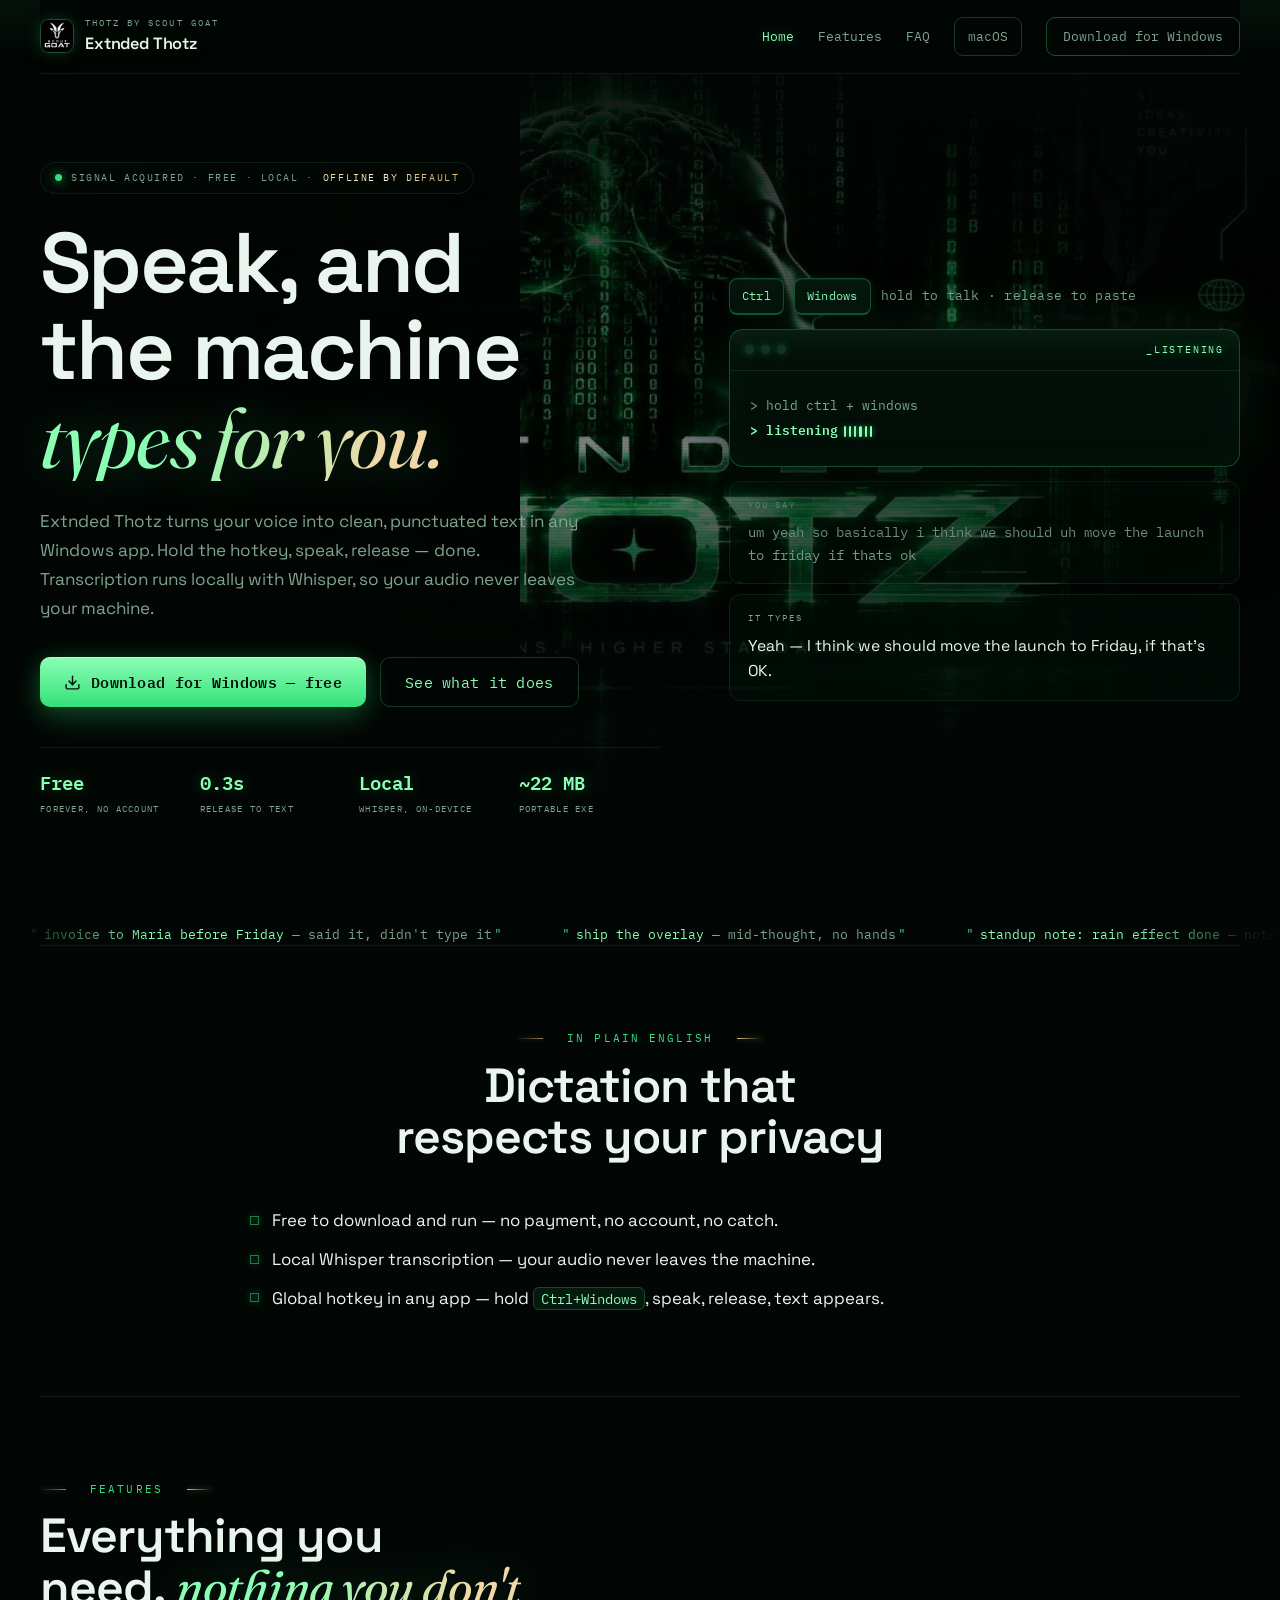
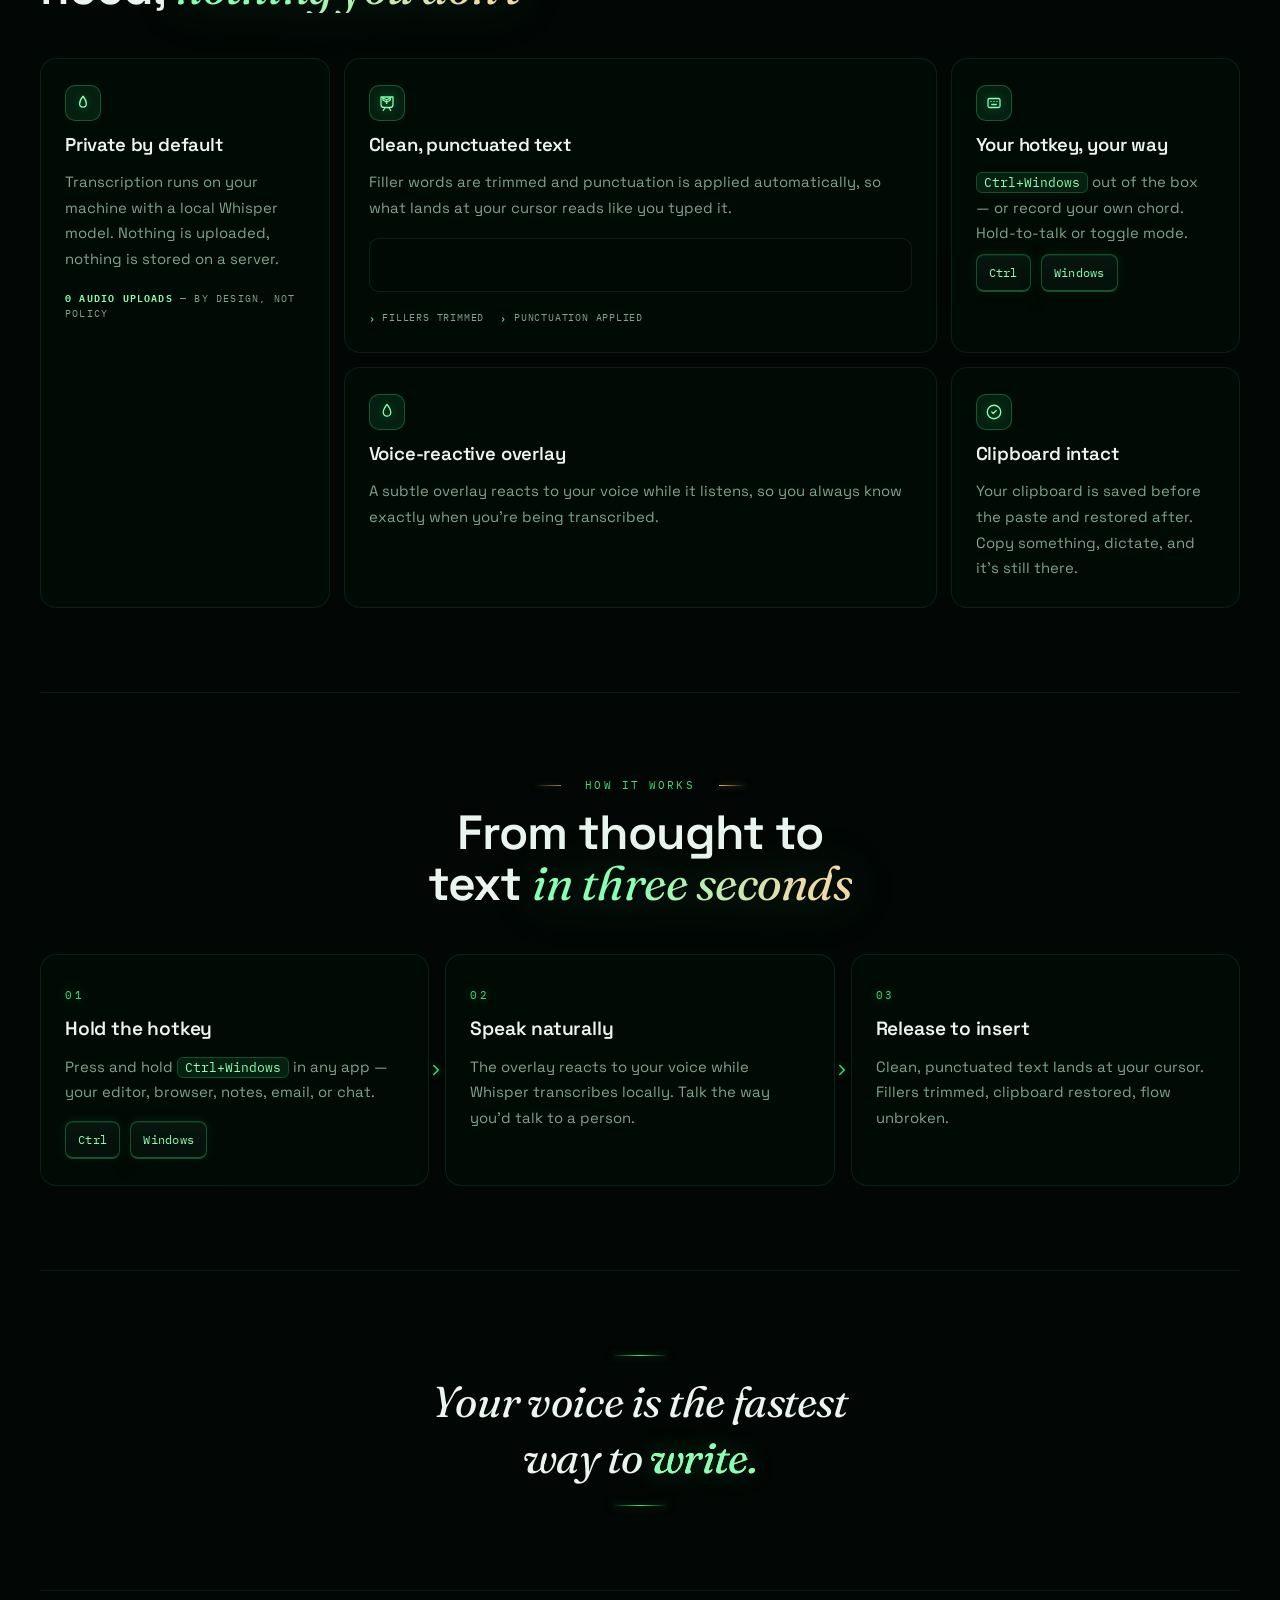
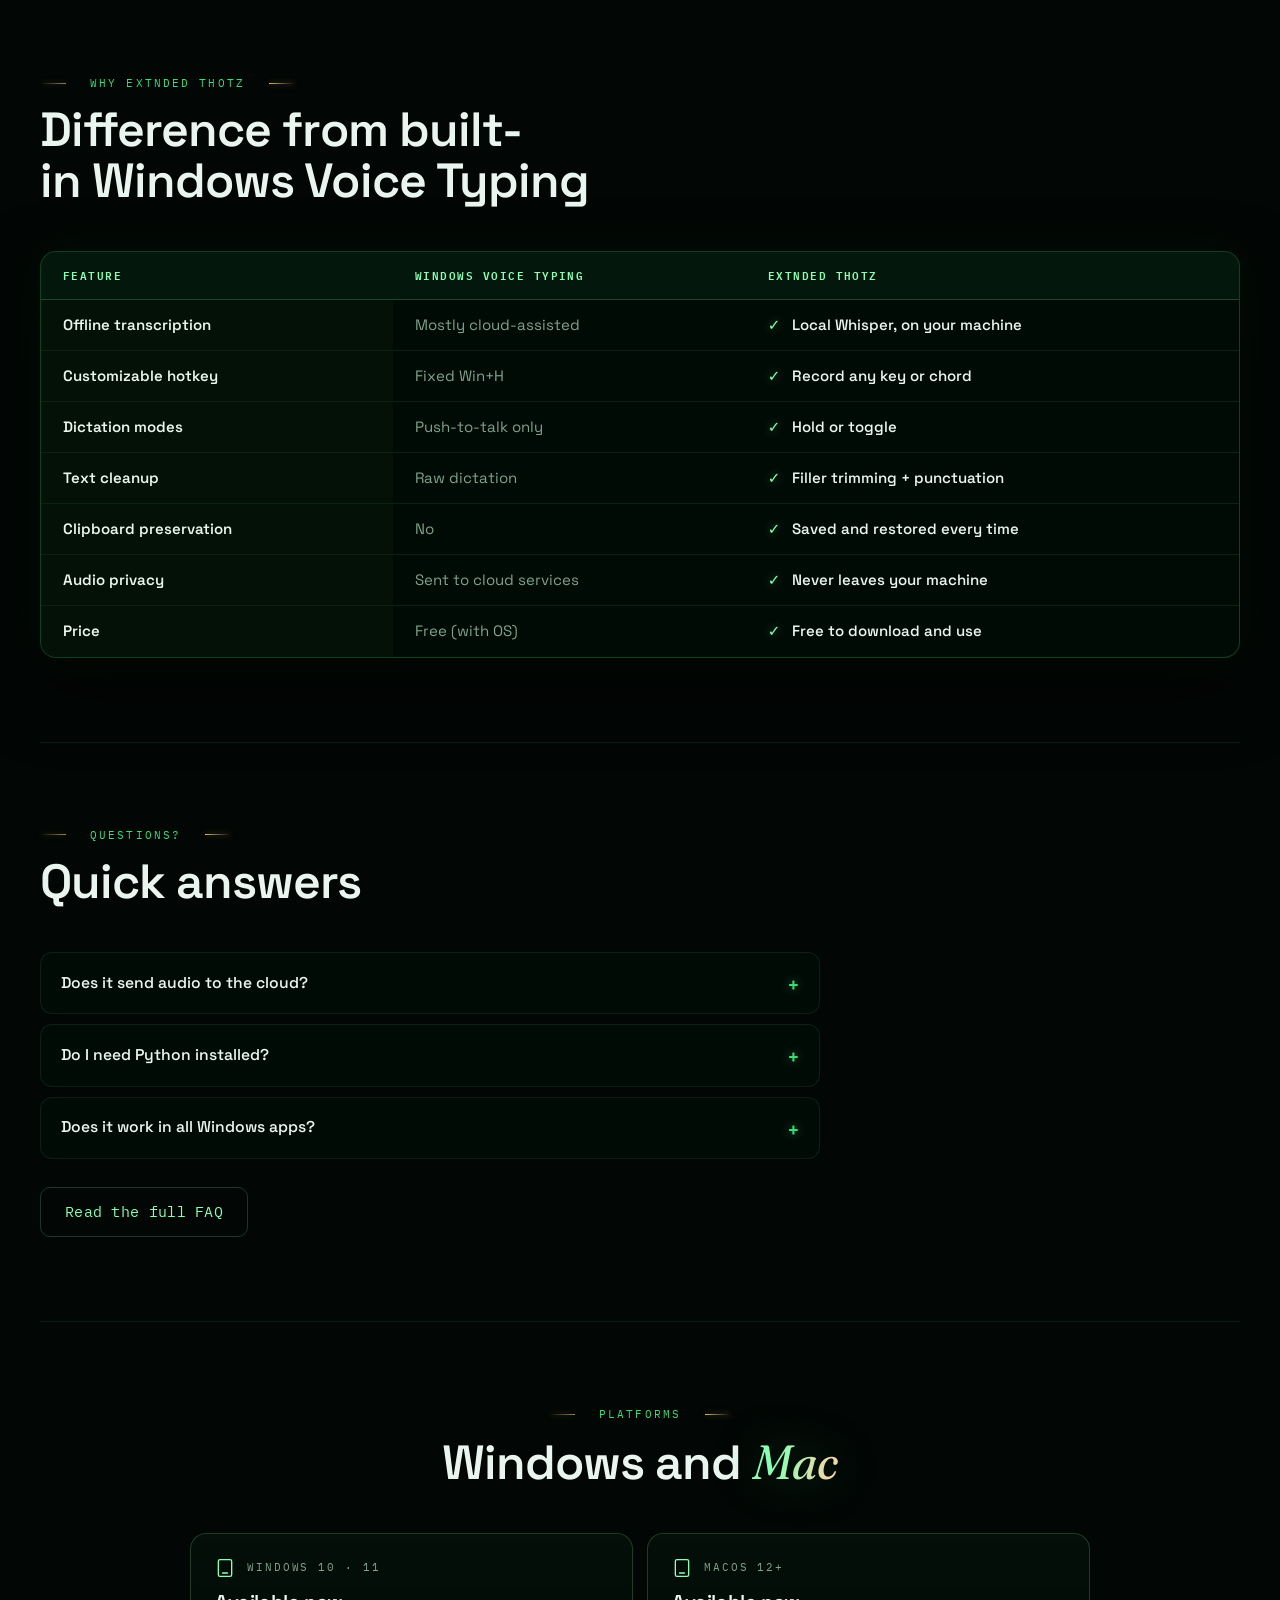
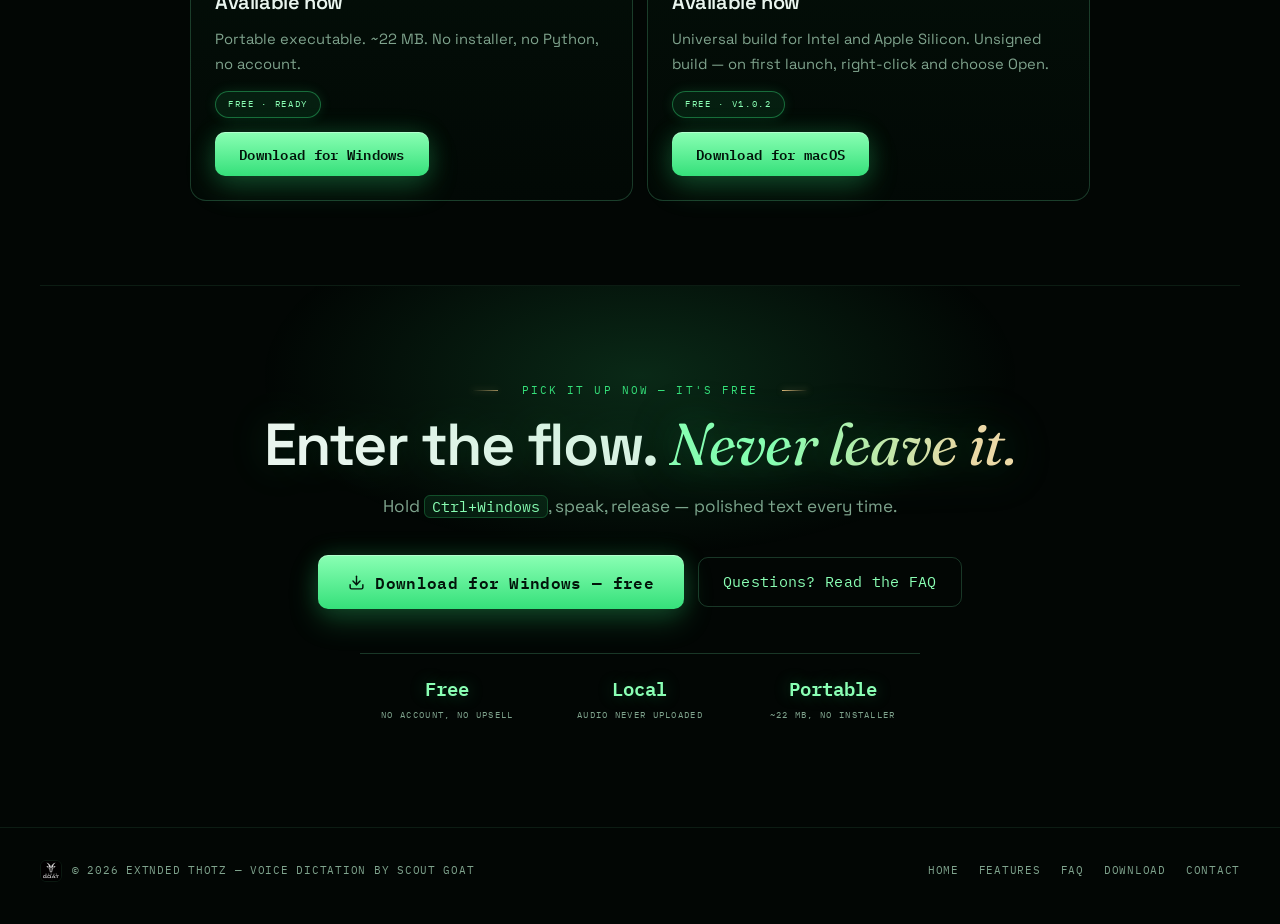
==== commit 55cef8b8: "Site: drop pricing page, turn brain art into ambient hero backdrop - pricing.html removed along with" ====
--- a/index.html
+++ b/index.html
@@ -81,7 +81,6 @@
         <a href="/" aria-current="page">Home</a>
         <a href="/#features">Features</a>
         <a href="/faq">FAQ</a>
-        <a href="/pricing">Pricing</a>
         <a class="nav-cta nav-cta-ghost" href="https://github.com/u321u/extnded-thotz/releases/download/v1.0.2-mac/ExtndedThotz-macOS.zip" download>macOS</a>
         <a class="nav-cta" href="/download">Download for Windows</a>
       </nav>
@@ -149,17 +148,10 @@
         </div>
       </section>
 
-      <!-- ═══════════ CINEMATIC POSTER ═══════════ -->
-      <section class="showcase" data-reveal aria-label="Extnded Thotz brand poster">
-        <div class="showcase-frame">
-          <img src="/assets/hero-brain.jpg" alt="Extnded Thotz — a mind made of green code, bigger brains, higher standards" width="1536" height="1024" loading="eager" decoding="async" />
-          <div class="showcase-vignette" aria-hidden="true"></div>
-          <div class="showcase-caption" aria-hidden="true">
-            <div class="showcase-caption-left">bigger brains · higher standards</div>
-            <div class="showcase-caption-right">learn / think / create / extnd</div>
-          </div>
-        </div>
-      </section>
+      <!-- ═══════════ CINEMATIC POSTER → ambient hero backdrop ═══════════ -->
+      <div class="hero-art" aria-hidden="true">
+        <img src="/assets/hero-brain.jpg" alt="" loading="eager" decoding="async" />
+      </div>
 
       <!-- ═══════════ VOICE STRIP ═══════════ -->
       <div class="voice-strip" data-reveal aria-label="Things people say while dictating">
@@ -426,7 +418,6 @@
           <a href="/#features">Features</a>
           <a href="/faq">FAQ</a>
           <a href="/download">Download</a>
-          <a href="/pricing">Pricing</a>
           <a href="mailto:hello@scoutgoat.com">Contact</a>
         </span>
       </div>
--- a/styles.css
+++ b/styles.css
@@ -1182,85 +1182,6 @@
   .nav { gap: 14px 18px; flex-wrap: wrap; }
 }
 
-/* ---------- pricing ---------- */
-.pricing-grid {
-  display: grid;
-  gap: 18px;
-  grid-template-columns: 1fr;
-  max-width: 860px;
-  margin: 0 auto;
-}
-@media (min-width: 860px) {
-  .pricing-grid { grid-template-columns: 1fr 1.15fr; align-items: stretch; }
-}
-
-.pricing-card {
-  position: relative;
-  display: flex; flex-direction: column;
-  padding: 30px 28px 26px;
-  border: 1px solid var(--line);
-  border-radius: 14px;
-  background: var(--panel);
-  -webkit-backdrop-filter: blur(8px);
-  backdrop-filter: blur(8px);
-}
-.pricing-card.featured {
-  border-color: rgba(217, 183, 120, 0.45);
-  background: linear-gradient(160deg, rgba(217, 183, 120, 0.06), var(--panel) 55%);
-  box-shadow: 0 0 40px rgba(217, 183, 120, 0.07);
-}
-.tier-flag {
-  position: absolute; top: -13px; left: 26px;
-  padding: 4px 12px;
-  border: 1px solid rgba(217, 183, 120, 0.5);
-  border-radius: 999px;
-  background: #05130b;
-  font-family: var(--mono);
-  font-size: 0.6rem; letter-spacing: 0.18em; text-transform: uppercase;
-  color: var(--brass-2);
-}
-.tier-label {
-  margin: 0;
-  font-family: var(--mono);
-  font-size: 0.66rem; letter-spacing: 0.2em; text-transform: uppercase;
-  color: var(--muted);
-}
-.tier-price {
-  margin: 10px 0 4px;
-  font-family: var(--sans);
-  font-weight: 600;
-  font-size: clamp(2.6rem, 5vw, 3.6rem);
-  line-height: 1;
-  color: var(--ink);
-  letter-spacing: -0.03em;
-}
-.tier-price sup { font-size: 0.42em; vertical-align: super; color: var(--muted); font-weight: 500; }
-.tier-price .tier-per {
-  font-size: 0.32em; font-weight: 500; color: var(--muted); letter-spacing: 0.06em;
-}
-.tier-tagline { margin: 6px 0 18px; color: var(--ink); }
-.tier-list {
-  margin: 0 0 22px; padding: 0;
-  list-style: none;
-  display: grid; gap: 10px;
-  font-size: 0.96rem; color: var(--ink);
-}
-.tier-list li { padding-left: 22px; position: relative; }
-.tier-list li::before {
-  content: "";
-  position: absolute; left: 0; top: 0.5em;
-  width: 7px; height: 7px;
-  border: 1px solid rgba(53, 224, 122, 0.55);
-  background: var(--phos-dim);
-  box-shadow: 0 0 8px rgba(53, 224, 122, 0.25);
-}
-.gold-list li::before {
-  border-color: rgba(217, 183, 120, 0.55);
-  background: var(--brass-dim);
-  box-shadow: 0 0 8px rgba(217, 183, 120, 0.3);
-}
-.pricing-card .hero-actions { margin-top: auto; }
-
 /* ---------- luxury flavor: gold leaf ---------- */
 .gold-text {
   background: linear-gradient(100deg, var(--brass-2) 20%, #fff3d9 42%, var(--brass) 78%);
@@ -1291,51 +1212,36 @@
 .section-head.center .eyebrow::before { display: inline-block; }
 .section-head.center .eyebrow { justify-content: center; }
 
-/* cinematic brand poster */
-.showcase {
-  padding: 26px 0 18px;
-  position: relative;
-  z-index: 2;
-}
-.showcase-frame {
-  position: relative;
+/* atmospheric hero art — a faded backdrop, not a poster */
+.hero-art {
+  position: absolute;
+  inset: 0;
+  z-index: 0;
+  pointer-events: none;
   overflow: hidden;
-  border: 1px solid rgba(217, 183, 120, 0.28);
-  background: #020604;
-}
-.showcase-frame::before {
+}
+.hero-art img {
+  position: absolute;
+  top: 0; right: 0;
+  width: min(62vw, 760px);
+  height: 100%;
+  object-fit: cover;
+  object-position: top right;
+  opacity: 0.5;
+  filter: saturate(1.05) brightness(1.02);
+}
+.hero-art::after {
   content: "";
-  position: absolute; inset: 10px;
-  border: 1px solid rgba(217, 183, 120, 0.18);
-  pointer-events: none;
-  z-index: 3;
-}
-.showcase-frame img {
-  width: 100%; height: auto;
-  display: block;
-  filter: saturate(1.03) contrast(1.04);
-}
-.showcase-vignette {
   position: absolute; inset: 0;
-  pointer-events: none;
   background:
-    radial-gradient(120% 90% at 50% 30%, transparent 55%, rgba(1, 4, 2, 0.55) 100%),
-    linear-gradient(180deg, rgba(1, 4, 2, 0.25) 0%, transparent 18%, transparent 72%, rgba(1, 4, 2, 0.55) 100%);
-}
-.showcase-caption {
-  position: absolute; left: 22px; right: 22px; bottom: 16px;
-  display: flex; justify-content: space-between; gap: 16px;
-  font-family: var(--mono);
-  font-size: 0.62rem; letter-spacing: 0.18em; text-transform: uppercase;
-  color: rgba(233, 245, 238, 0.5);
-  text-shadow: 0 1px 6px rgba(0, 0, 0, 0.8);
-  z-index: 2;
-}
-.showcase-caption-right { color: var(--brass); }
-
-@media (max-width: 720px) {
-  .showcase-frame::before { inset: 6px; }
-  .showcase-caption { font-size: 0.55rem; left: 16px; right: 16px; }
+    radial-gradient(80% 60% at 50% 30%, transparent 40%, rgba(2, 6, 4, 0.72) 78%, var(--bg) 100%),
+    linear-gradient(90deg, var(--bg) 0%, transparent 42%),
+    linear-gradient(180deg, transparent 55%, var(--bg) 96%),
+    linear-gradient(0deg, transparent 55%, var(--bg) 96%);
+}
+
+@media (max-width: 900px) {
+  .hero-art img { opacity: 0.34; width: 100vw; object-position: center top; }
 }
 
 /* ---------- reduced motion ---------- */
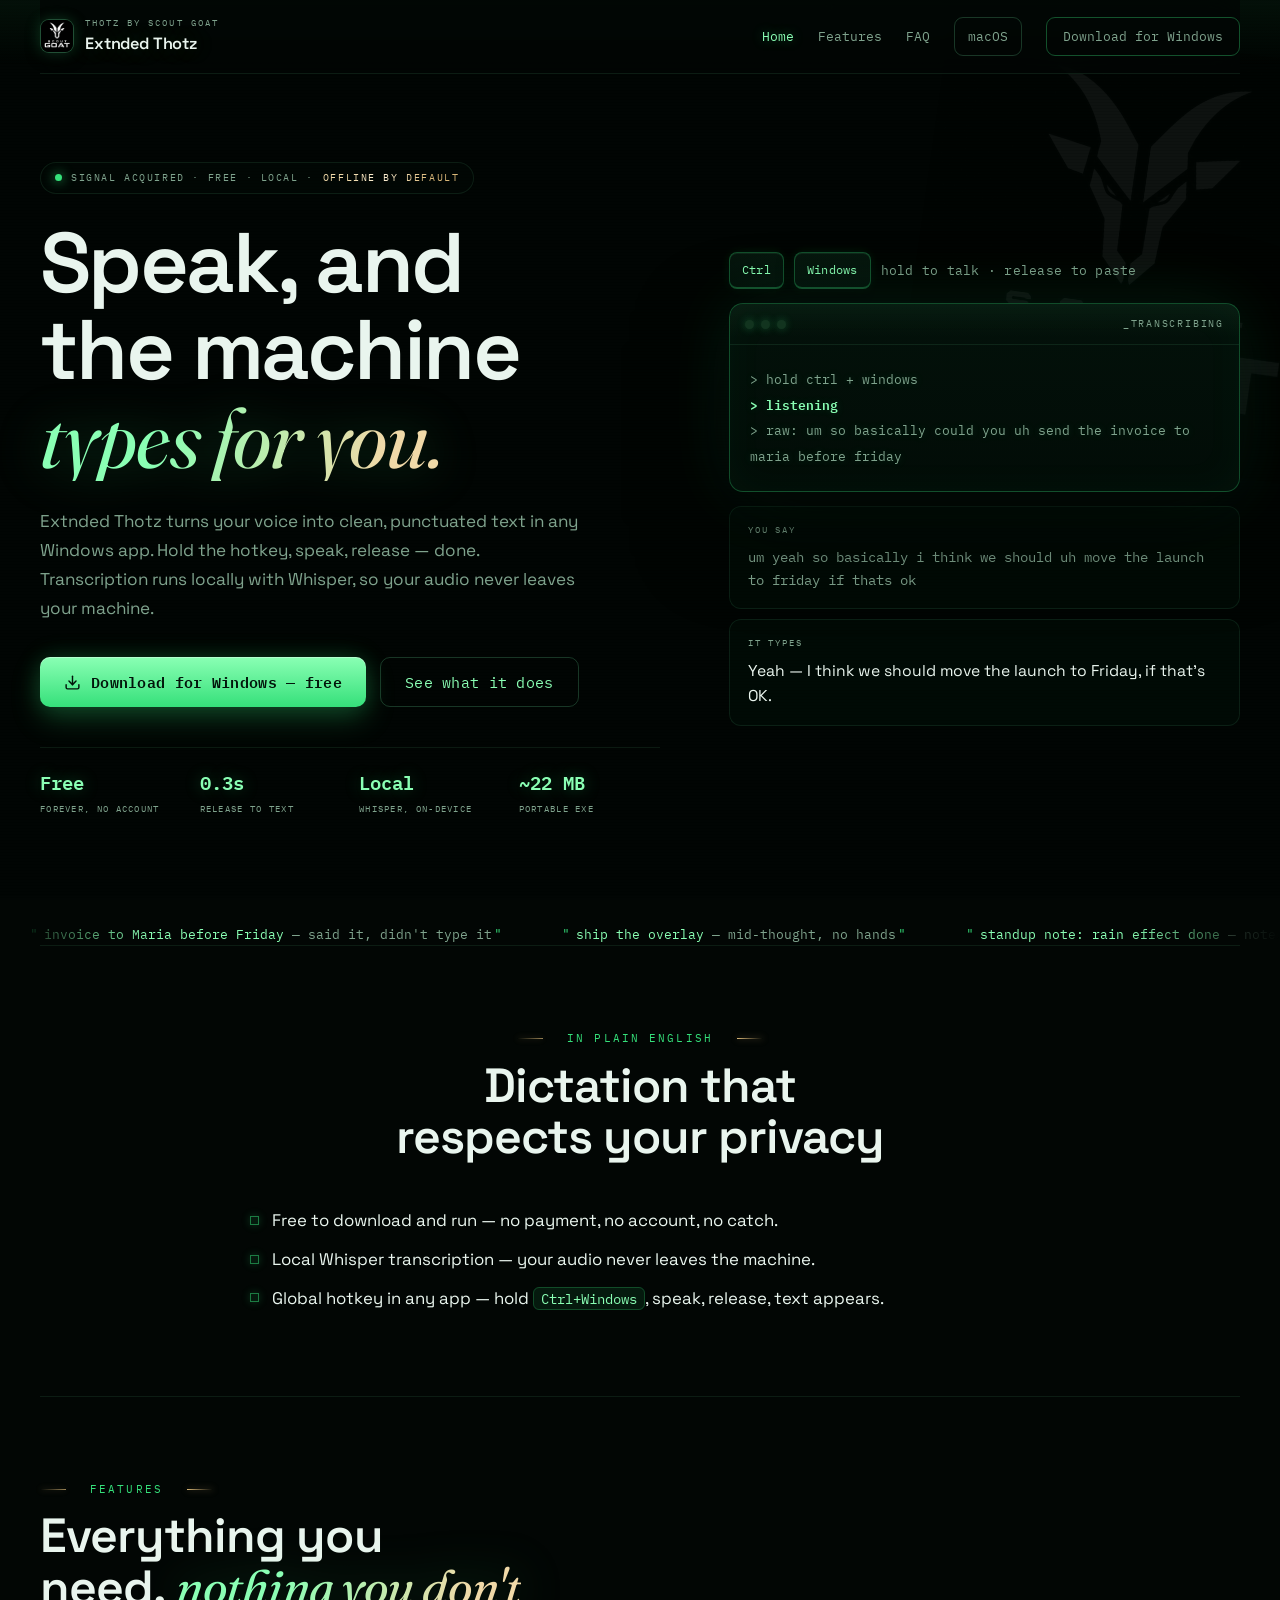
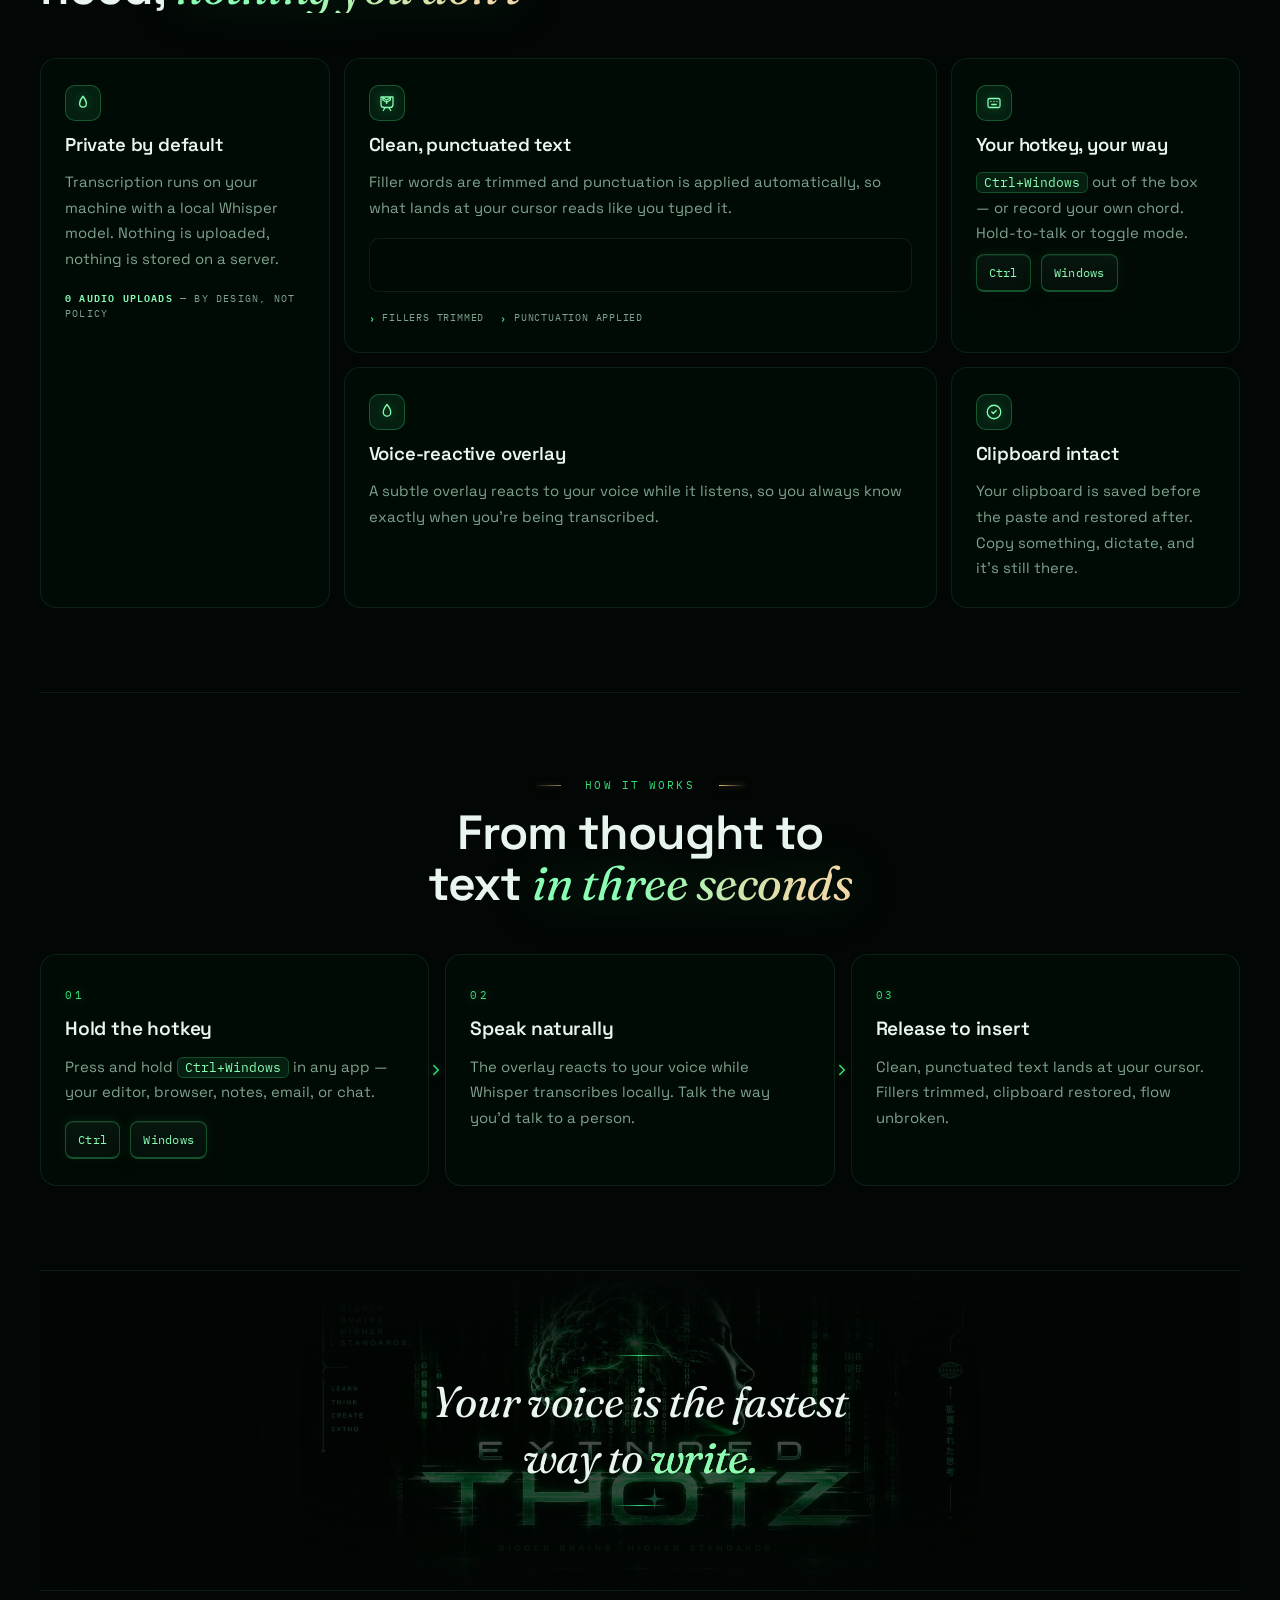
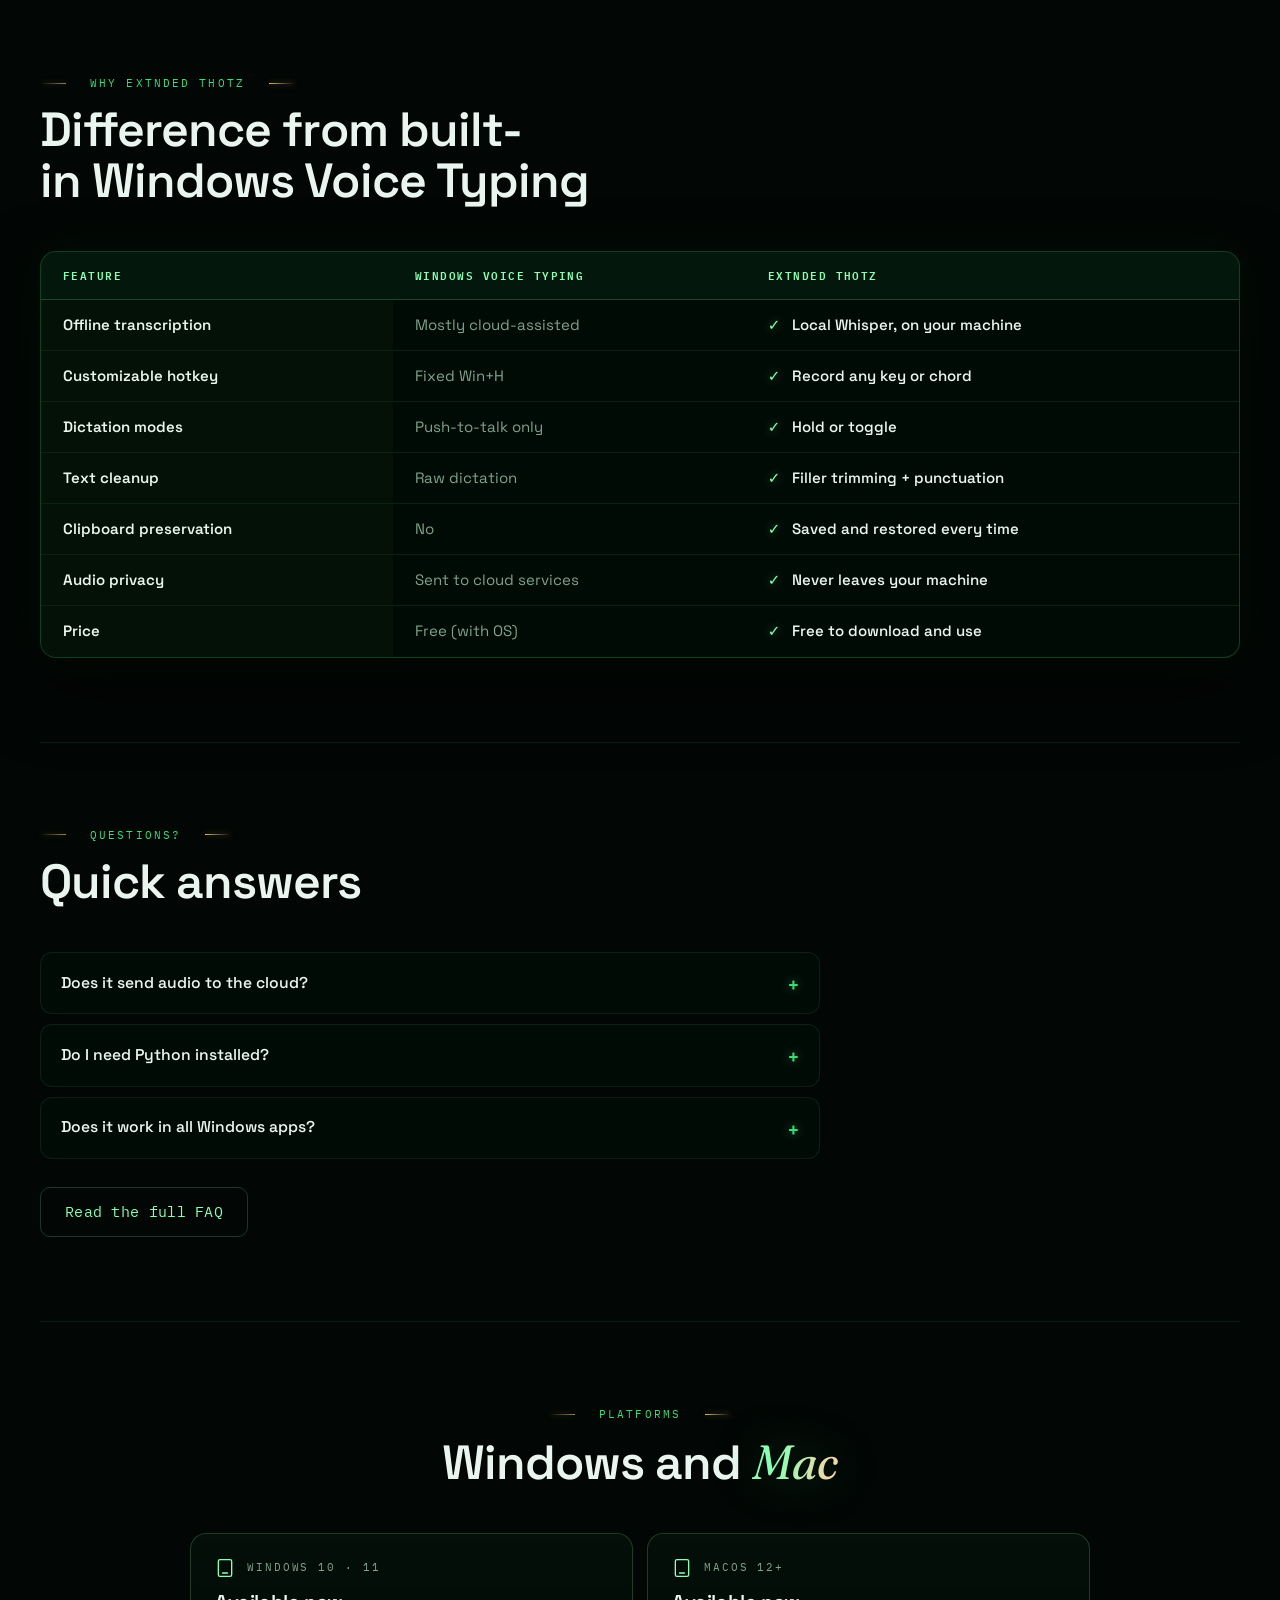
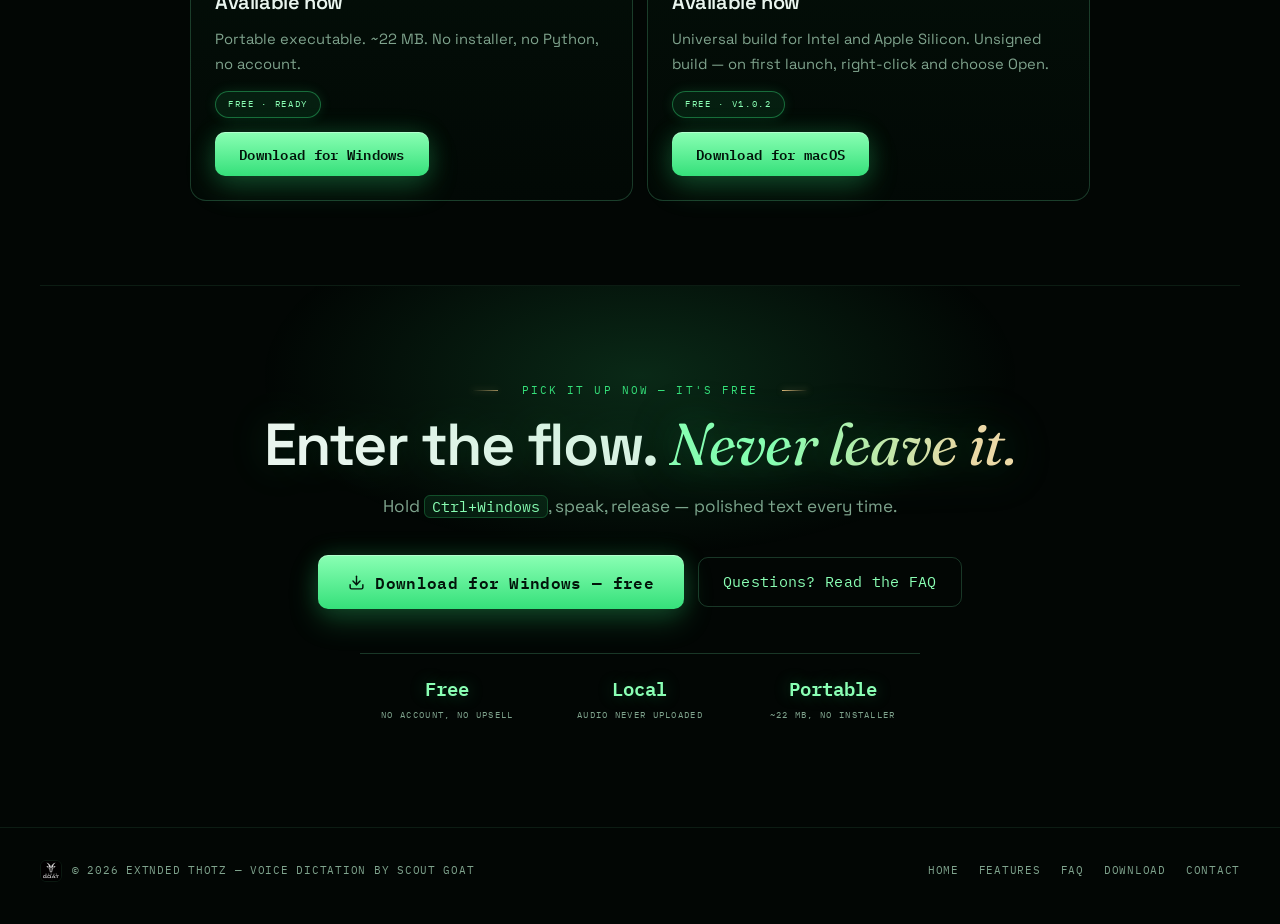
==== commit 5c0cc2d6: "Site: move brain art behind pull-quote, restore goat hero watermark The brain artwork faded into the" ====
--- a/index.html
+++ b/index.html
@@ -149,9 +149,6 @@
       </section>
 
       <!-- ═══════════ CINEMATIC POSTER → ambient hero backdrop ═══════════ -->
-      <div class="hero-art" aria-hidden="true">
-        <img src="/assets/hero-brain.jpg" alt="" loading="eager" decoding="async" />
-      </div>
 
       <!-- ═══════════ VOICE STRIP ═══════════ -->
       <div class="voice-strip" data-reveal aria-label="Things people say while dictating">
@@ -263,7 +260,10 @@
       </section>
 
       <!-- ═══════════ PULL QUOTE ═══════════ -->
-      <section class="section shell pull-quote" data-reveal>
+      <section class="section shell pull-quote quote-art" data-reveal>
+        <div class="hero-art" aria-hidden="true">
+          <img src="/assets/hero-brain.jpg" alt="" loading="lazy" decoding="async" />
+        </div>
         <i class="qr-line" aria-hidden="true"></i>          <blockquote>
             Your voice is the fastest<br />
             way to <em class="gold-text">write.</em>
--- a/styles.css
+++ b/styles.css
@@ -1212,7 +1212,11 @@
 .section-head.center .eyebrow::before { display: inline-block; }
 .section-head.center .eyebrow { justify-content: center; }
 
-/* atmospheric hero art — a faded backdrop, not a poster */
+/* atmospheric art — faded backdrop behind the pull-quote band */
+.pull-quote.quote-art {
+  position: relative;
+  overflow: hidden;
+}
 .hero-art {
   position: absolute;
   inset: 0;
@@ -1222,26 +1226,29 @@
 }
 .hero-art img {
   position: absolute;
-  top: 0; right: 0;
-  width: min(62vw, 760px);
-  height: 100%;
-  object-fit: cover;
-  object-position: top right;
-  opacity: 0.5;
-  filter: saturate(1.05) brightness(1.02);
+  top: 50%; left: 50%;
+  width: min(58vw, 680px);
+  height: auto;
+  transform: translate(-50%, -46%);
+  opacity: 0.28;
+  filter: saturate(1.05) brightness(1.0);
 }
 .hero-art::after {
   content: "";
   position: absolute; inset: 0;
   background:
-    radial-gradient(80% 60% at 50% 30%, transparent 40%, rgba(2, 6, 4, 0.72) 78%, var(--bg) 100%),
-    linear-gradient(90deg, var(--bg) 0%, transparent 42%),
-    linear-gradient(180deg, transparent 55%, var(--bg) 96%),
-    linear-gradient(0deg, transparent 55%, var(--bg) 96%);
+    radial-gradient(70% 70% at 50% 50%, transparent 30%, rgba(2, 6, 4, 0.68) 72%, var(--bg) 100%),
+    linear-gradient(180deg, var(--bg) 0%, transparent 30%, transparent 70%, var(--bg) 100%),
+    linear-gradient(90deg, var(--bg) 0%, transparent 28%, transparent 72%, var(--bg) 100%);
+}
+.pull-quote.quote-art blockquote,
+.pull-quote.quote-art i.qr-line {
+  position: relative;
+  z-index: 1;
 }
 
 @media (max-width: 900px) {
-  .hero-art img { opacity: 0.34; width: 100vw; object-position: center top; }
+  .hero-art img { opacity: 0.22; width: 96vw; }
 }
 
 /* ---------- reduced motion ---------- */
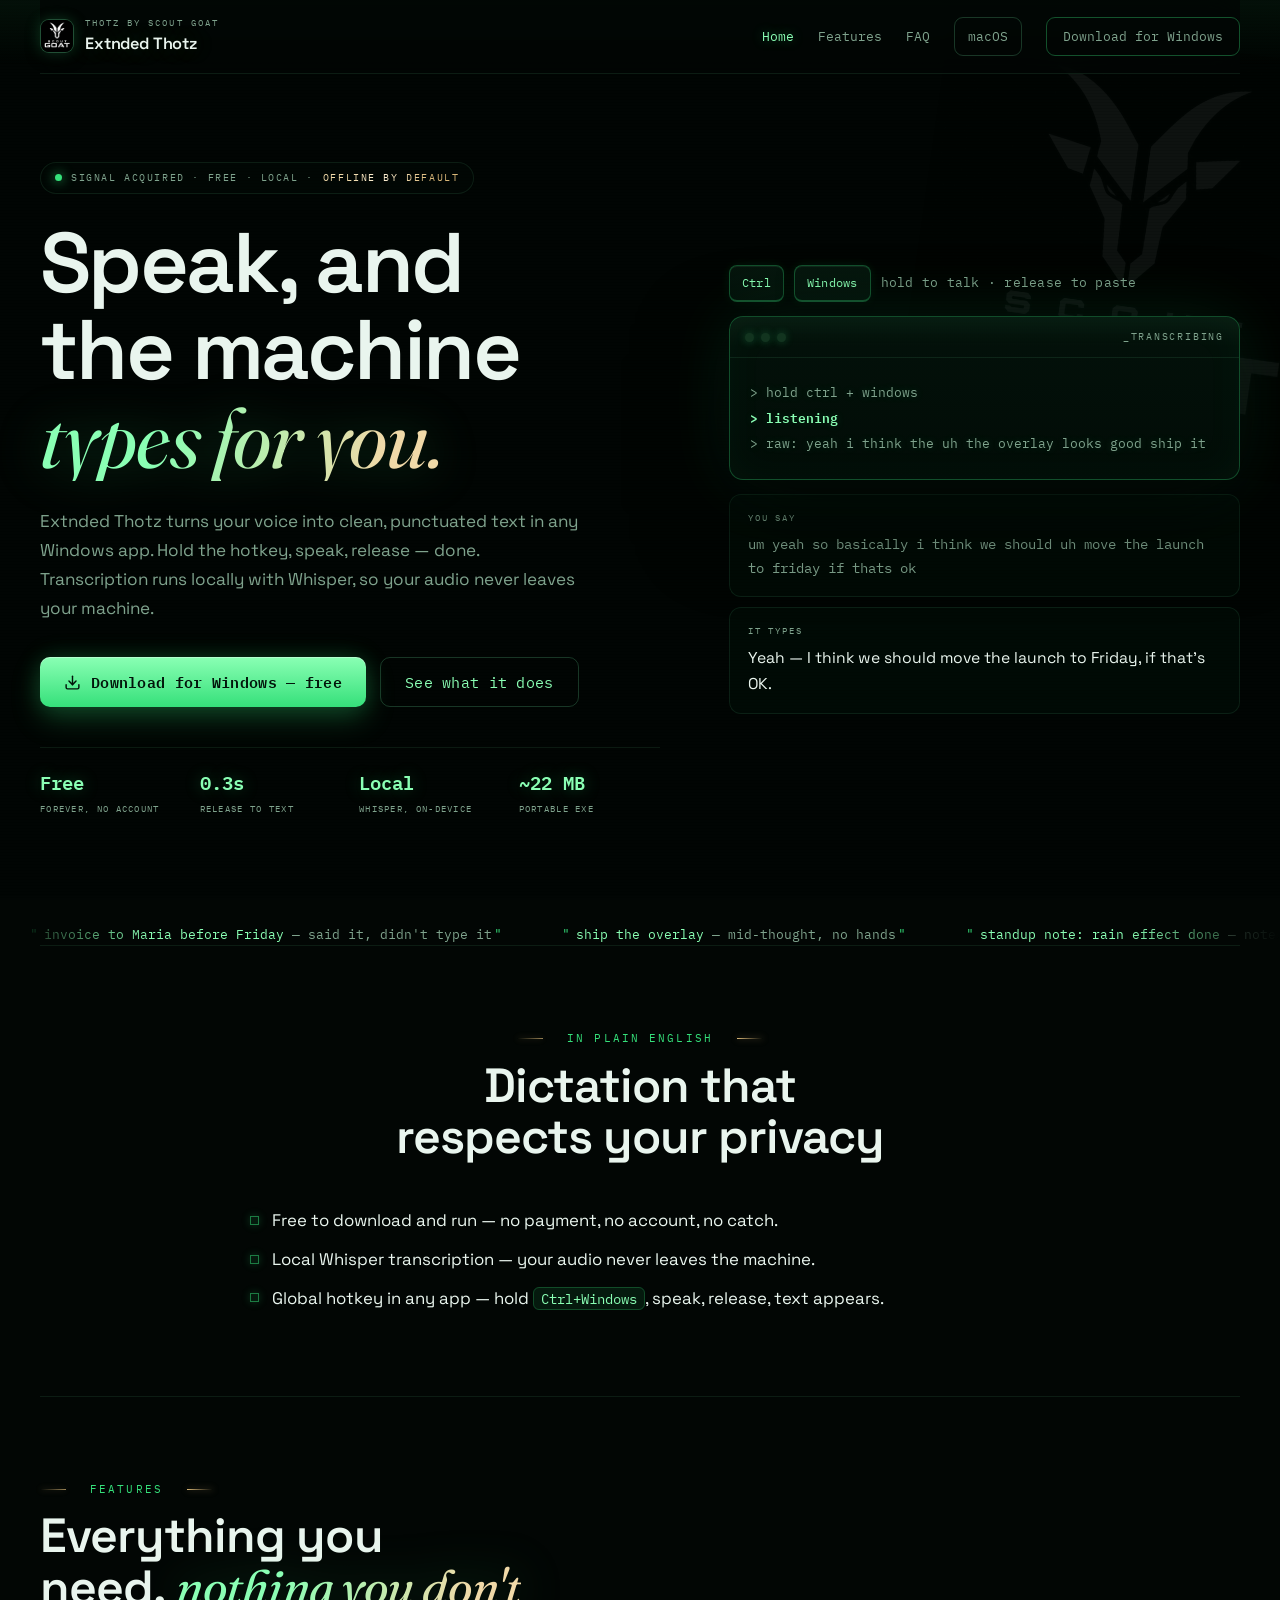
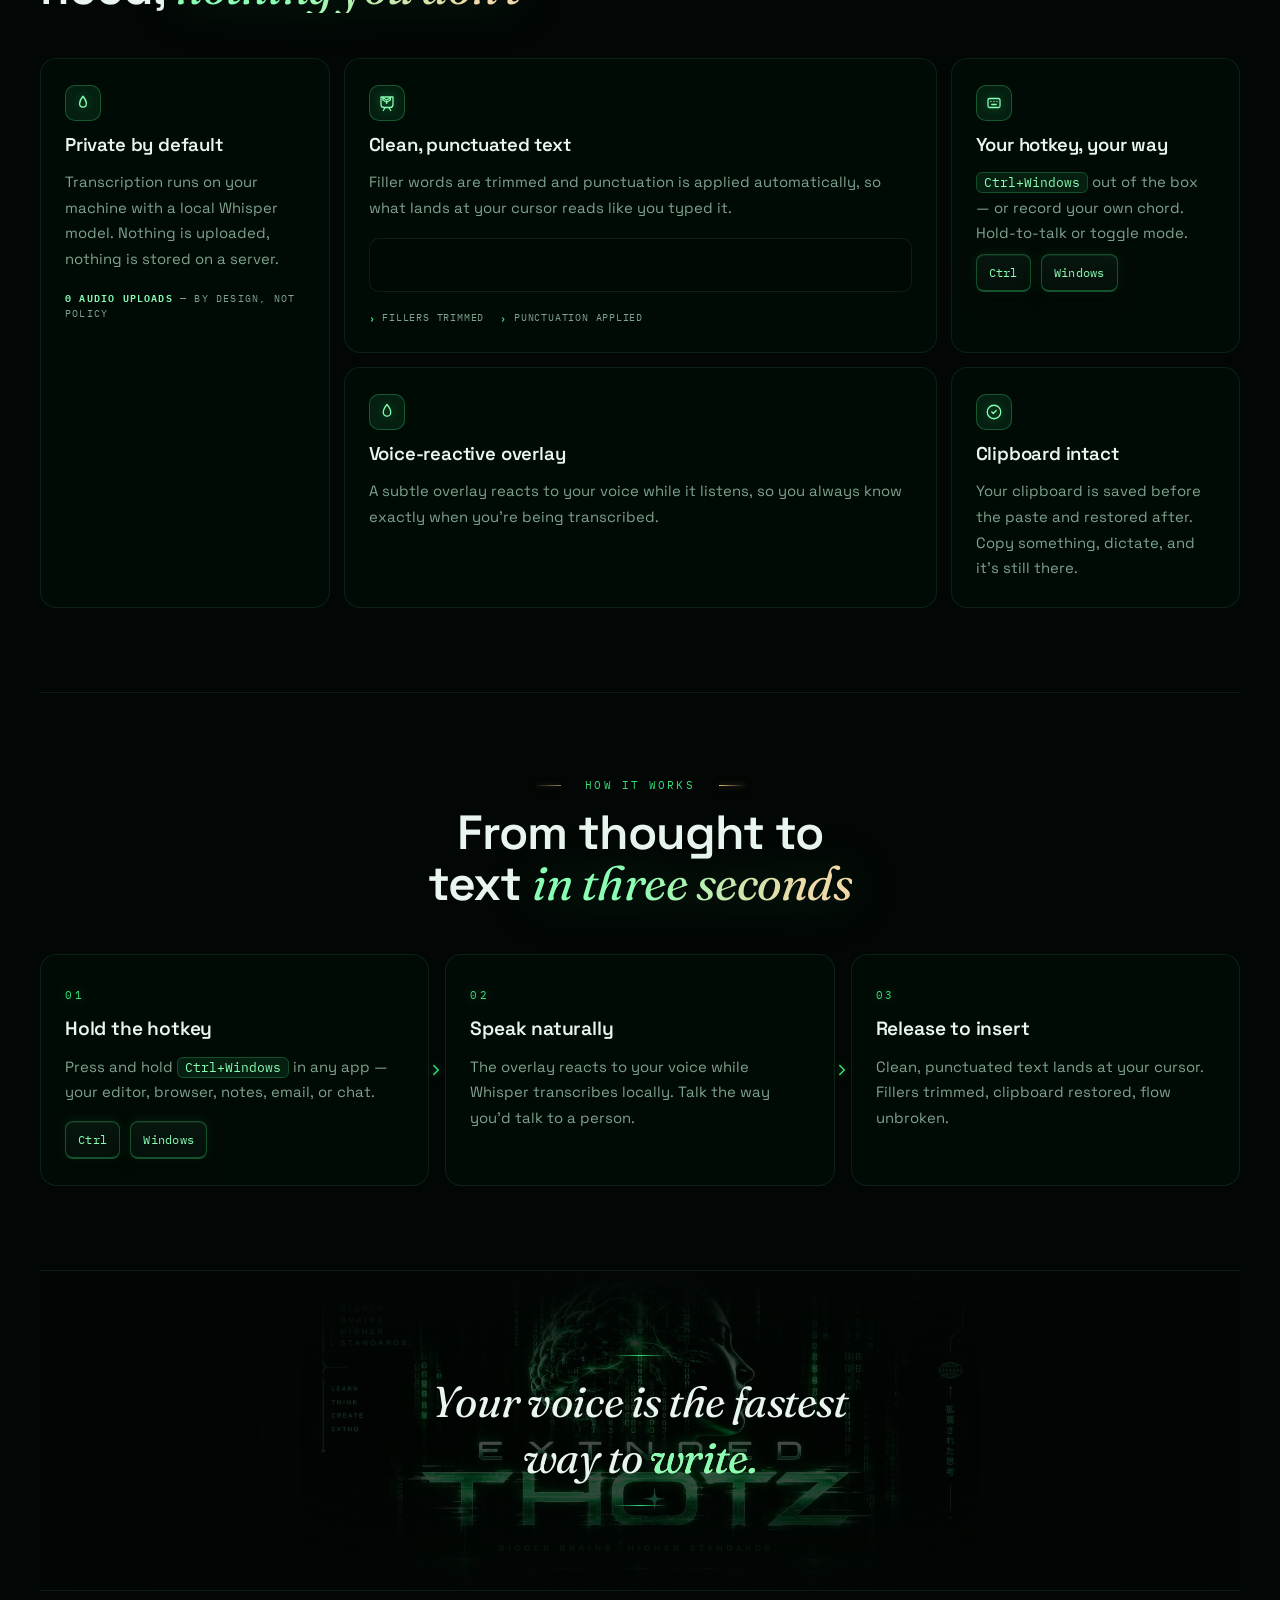
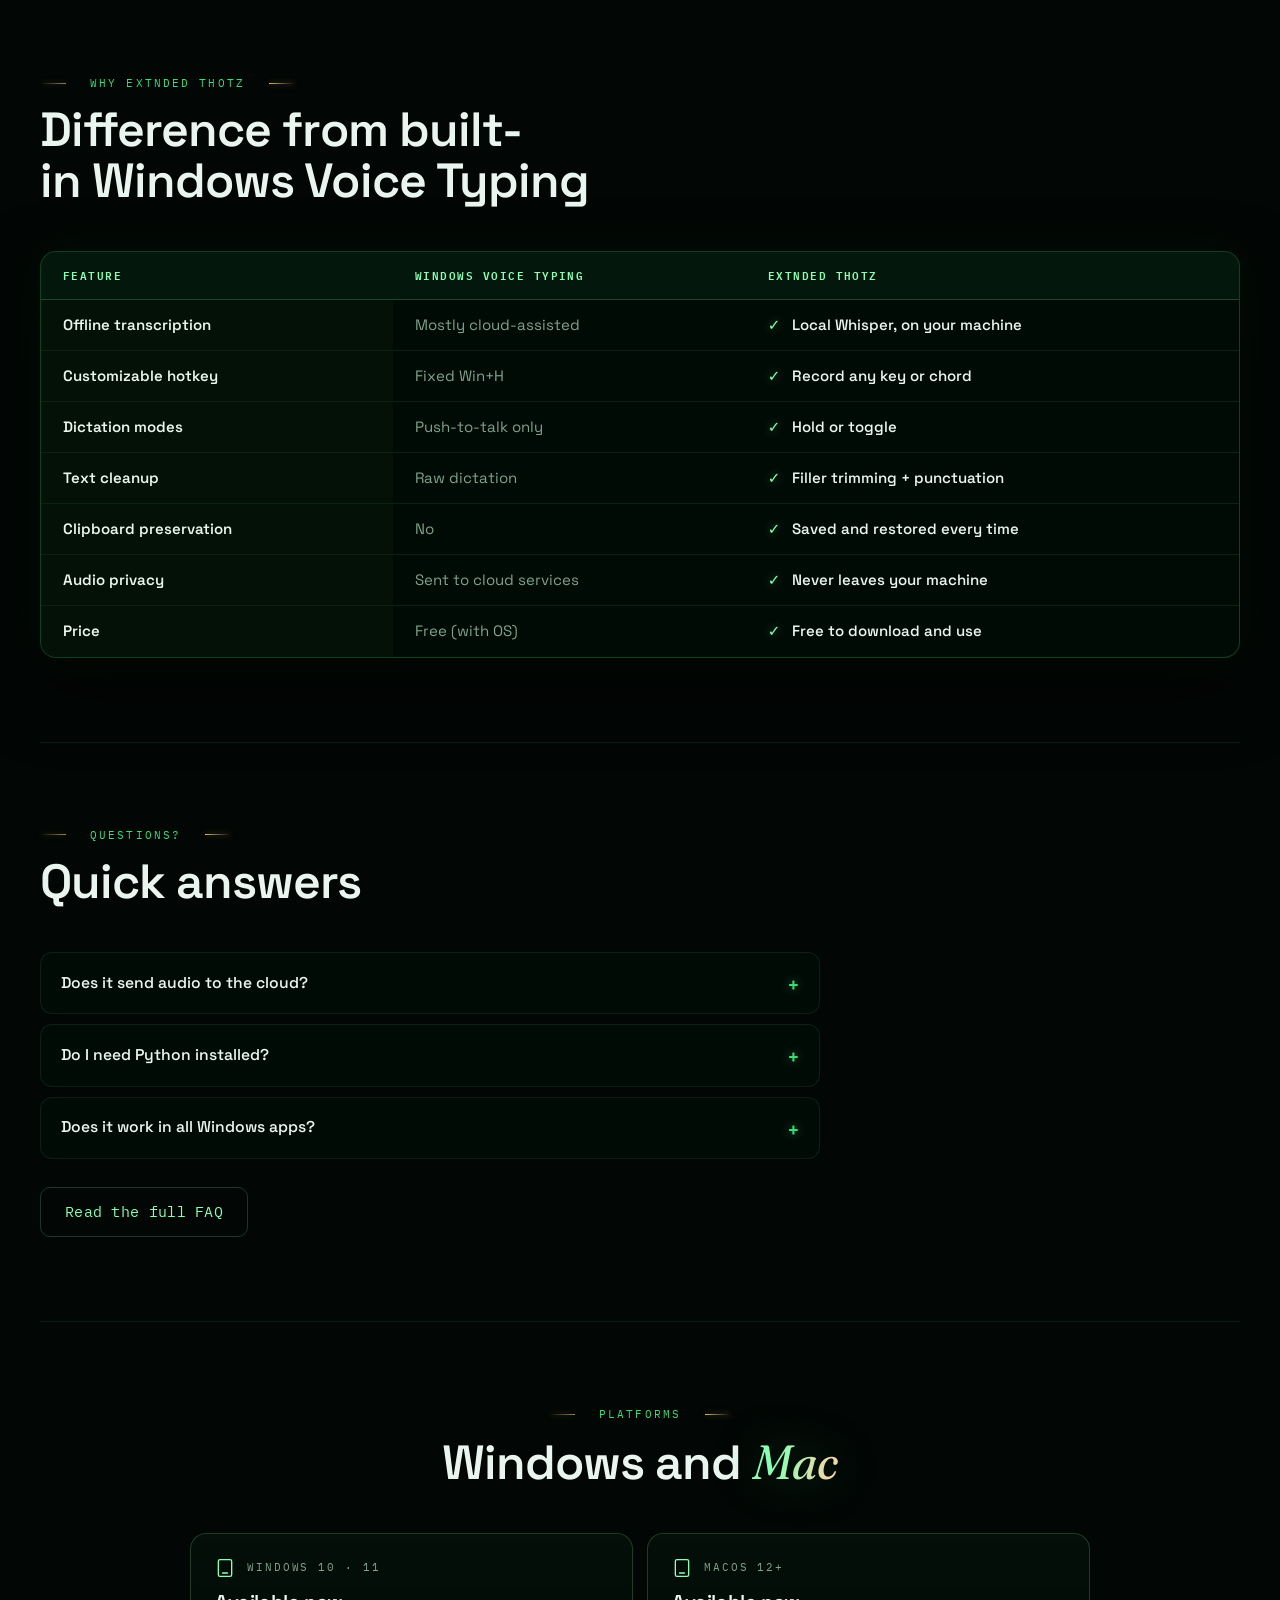
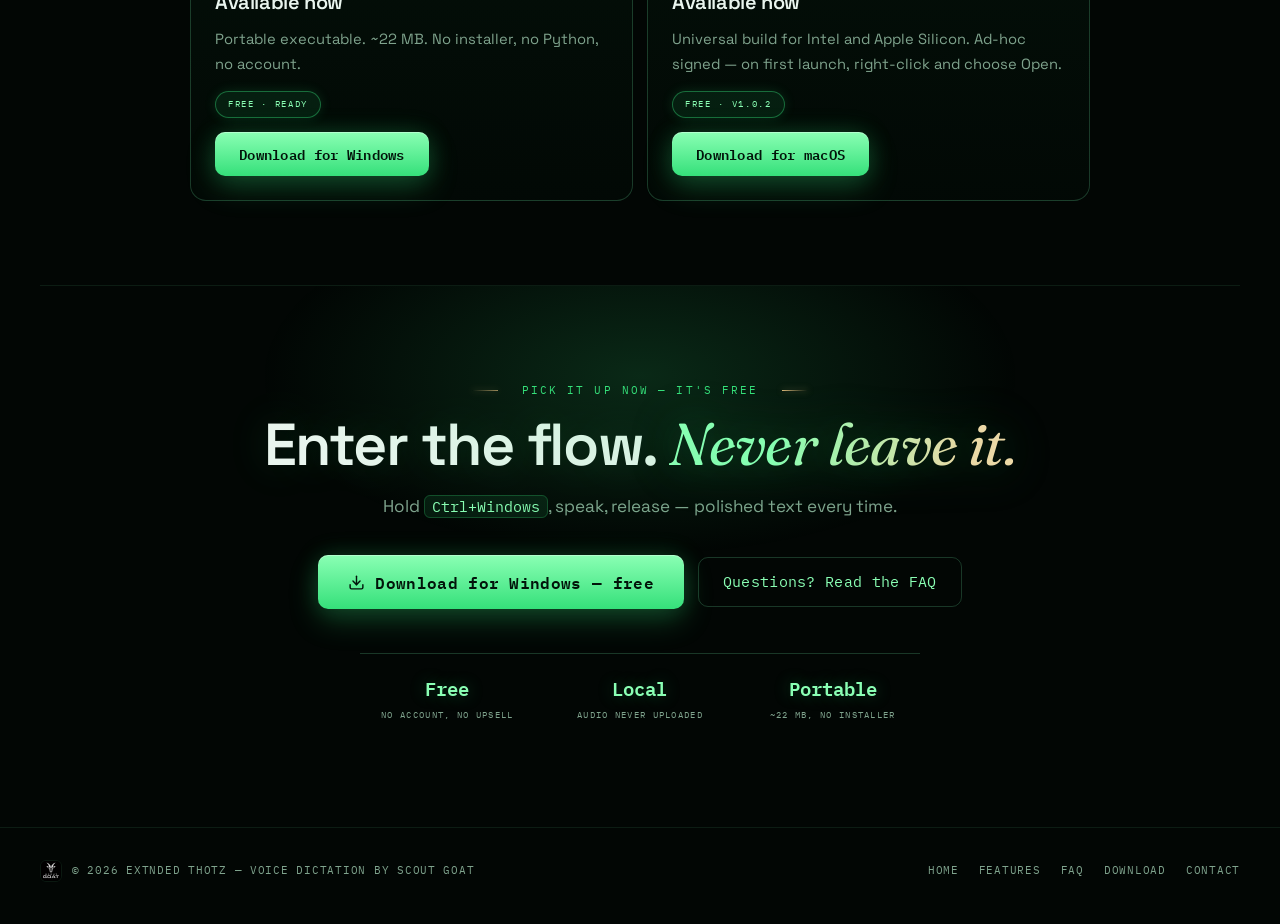
==== commit b741470c: "Restore macOS support, remove email collector wall, fix FAQ - 10/10 project update" ====
--- a/index.html
+++ b/index.html
@@ -377,14 +377,14 @@
               macOS 12+
             </div>
             <h3>Available now</h3>
-            <p>Universal build for Intel and Apple Silicon. Unsigned build — on first launch, right-click and choose Open.</p>
+            <p>Universal build for Intel and Apple Silicon. Ad-hoc signed — on first launch, right-click and choose Open.</p>
             <span class="pill ok">Free · v1.0.2</span>
             <div class="hero-actions">
               <a class="button primary" href="https://github.com/u321u/extnded-thotz/releases/download/v1.0.2-mac/ExtndedThotz-macOS.zip" download>Download for macOS</a>
             </div>
           </div>
         </div>
-      </section>
+       </section>
 
       <!-- ═══════════ FINAL CTA ═══════════ -->
       <section class="section final-cta shell" data-reveal>
--- a/styles.css
+++ b/styles.css
@@ -247,6 +247,9 @@
   content: ""; width: 26px; height: 1px;
   background: var(--phos); opacity: 0.7;
 }
+/* centers a flex row (e.g. the eyebrow on the 404 page, whose section is
+   text-align: center but whose flex children would otherwise sit left) */
+.center-flex { justify-content: center; }
 
 /* ---------- header / nav ---------- */
 .topbar {
@@ -874,6 +877,10 @@
   gap: 14px;
   max-width: 900px;
   margin: 0 auto;
+}
+/* single card (Windows-only) spans the full row instead of half */
+.platform-strip:has(> :only-child) {
+  grid-template-columns: 1fr;
 }
 .platform-card {
   border: 1px solid var(--line);
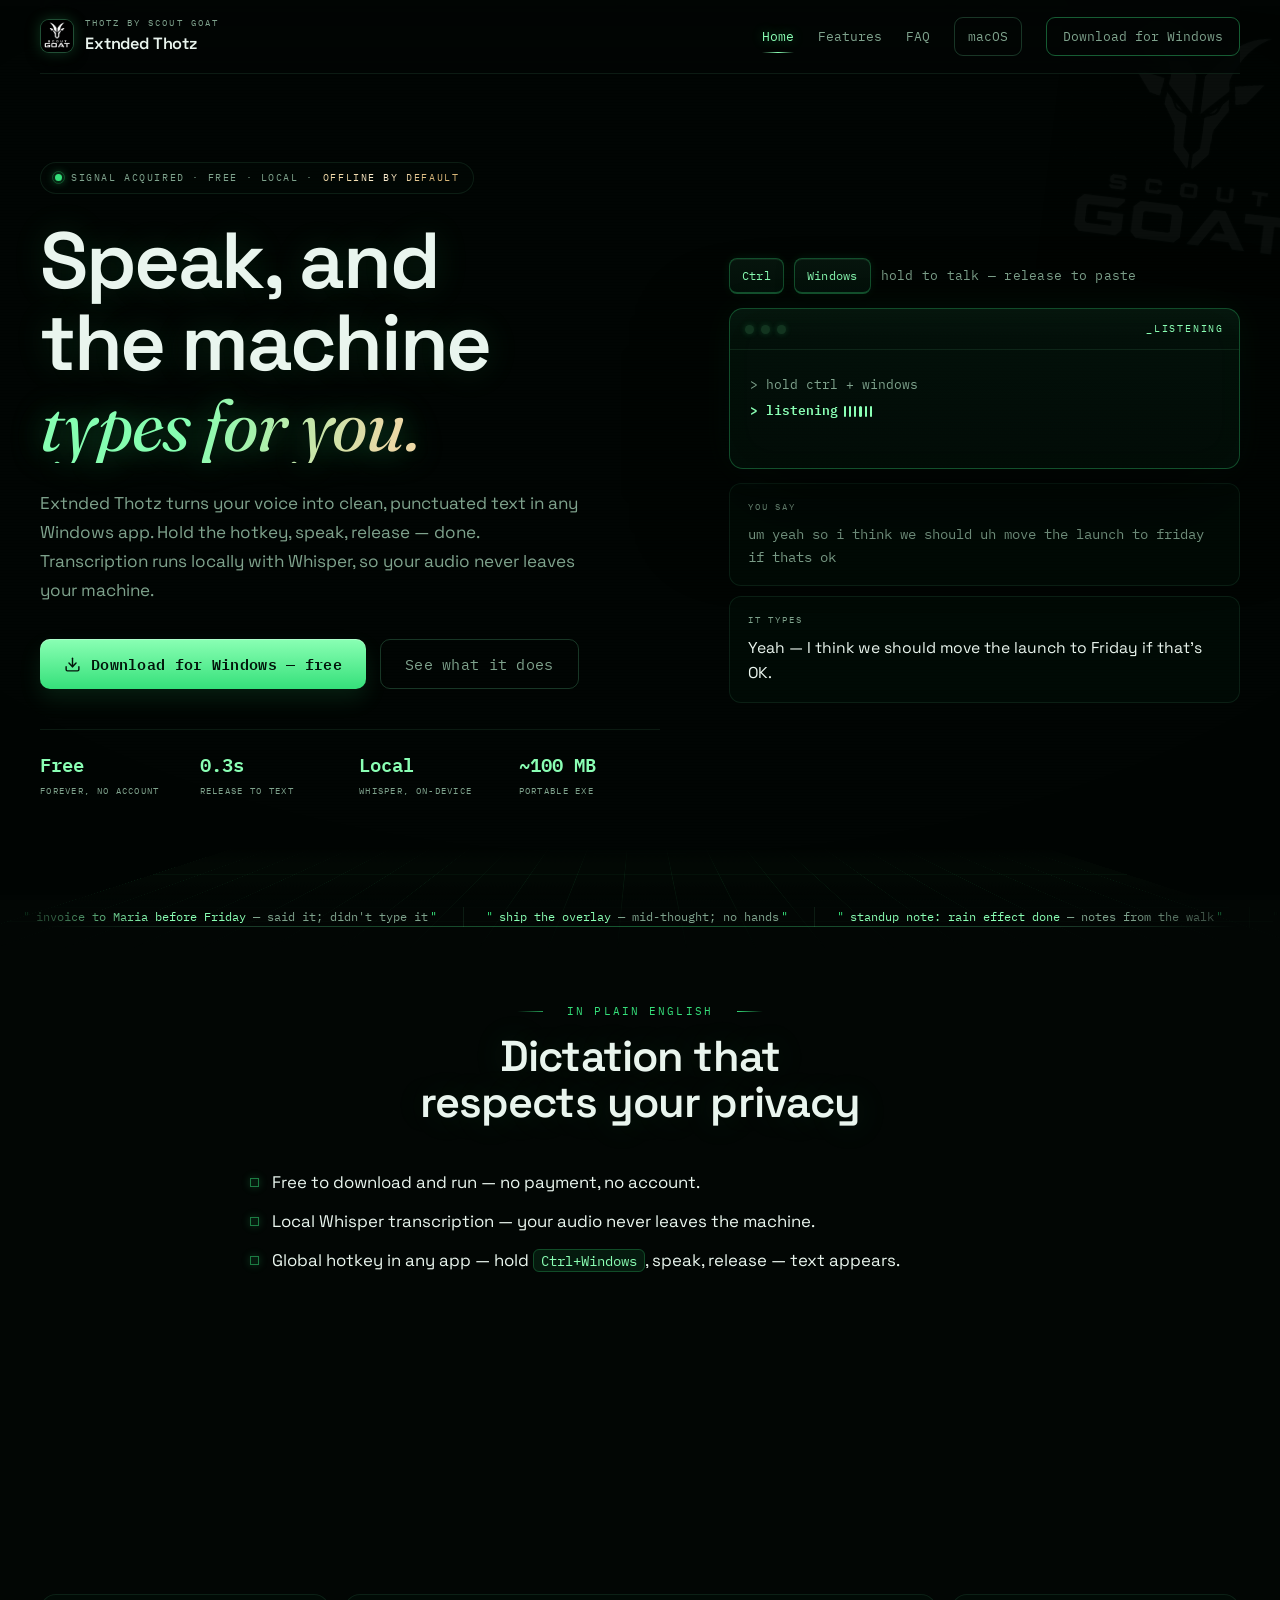
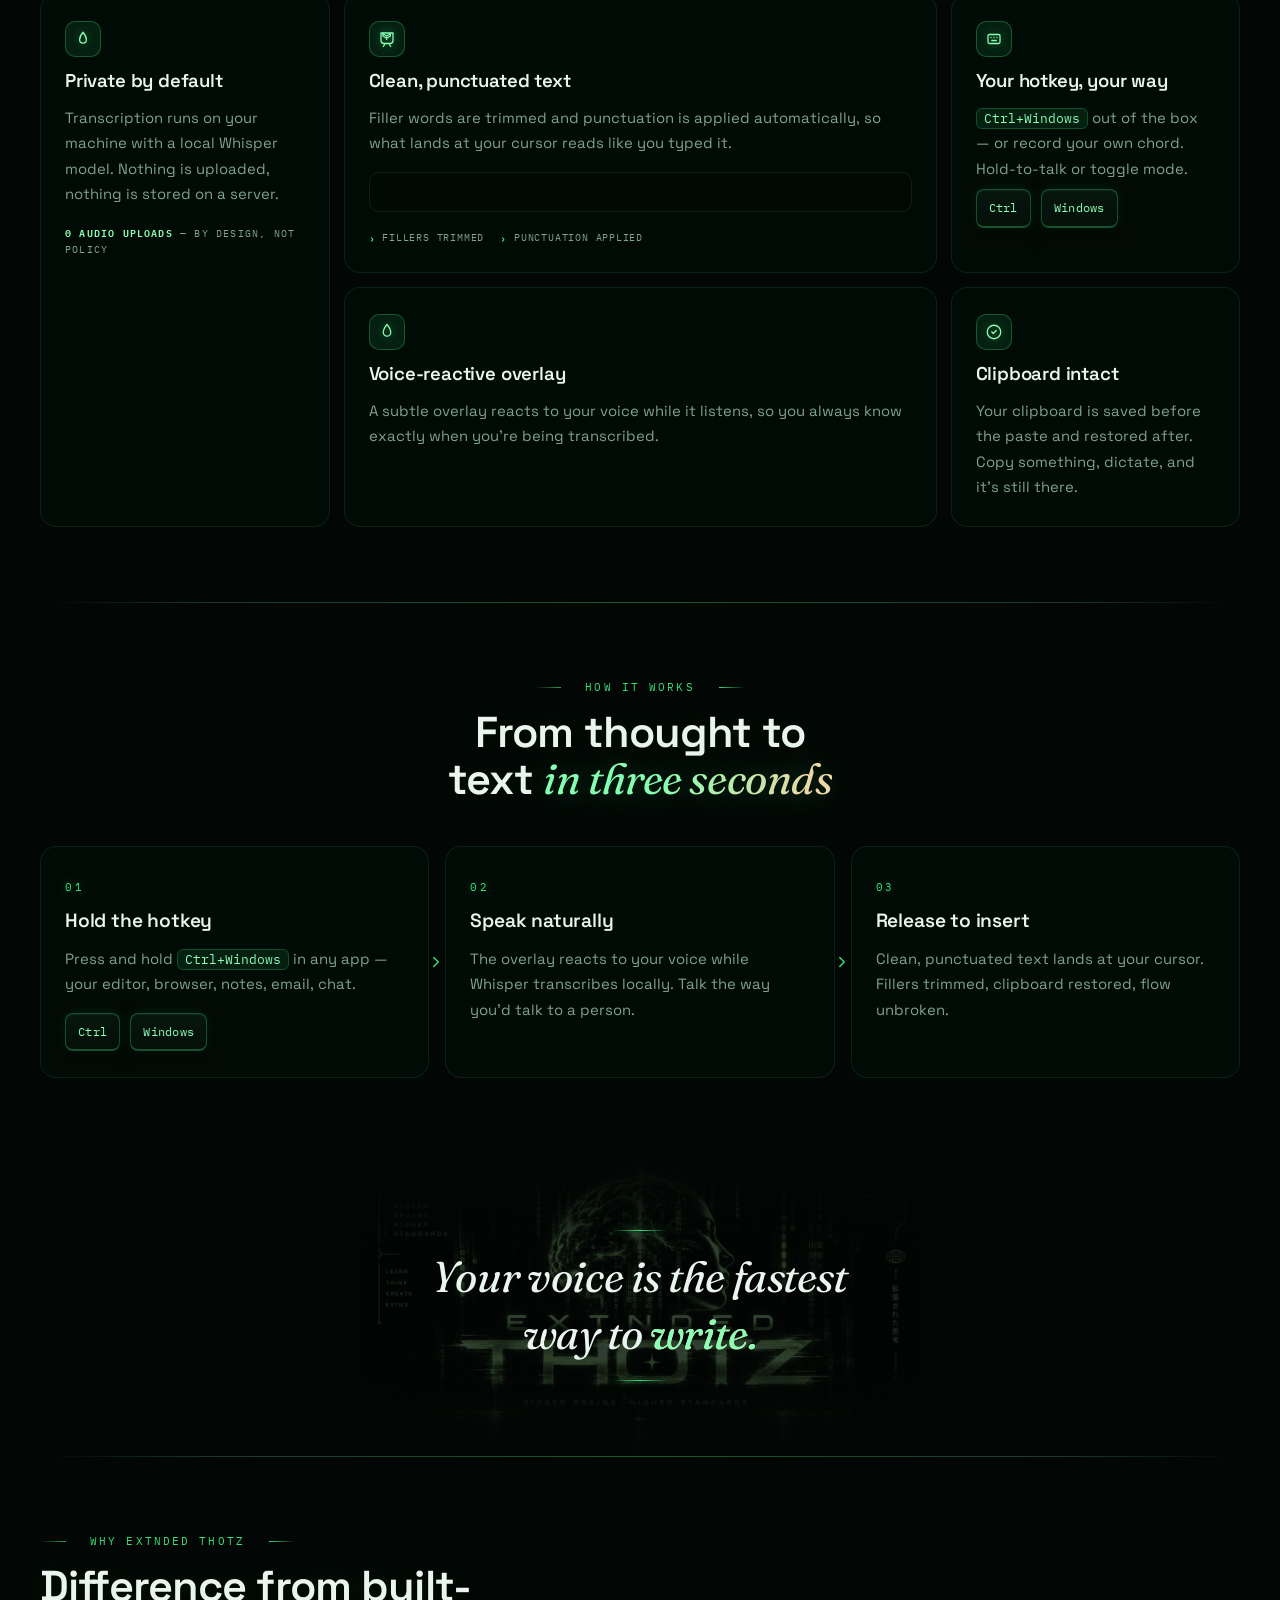
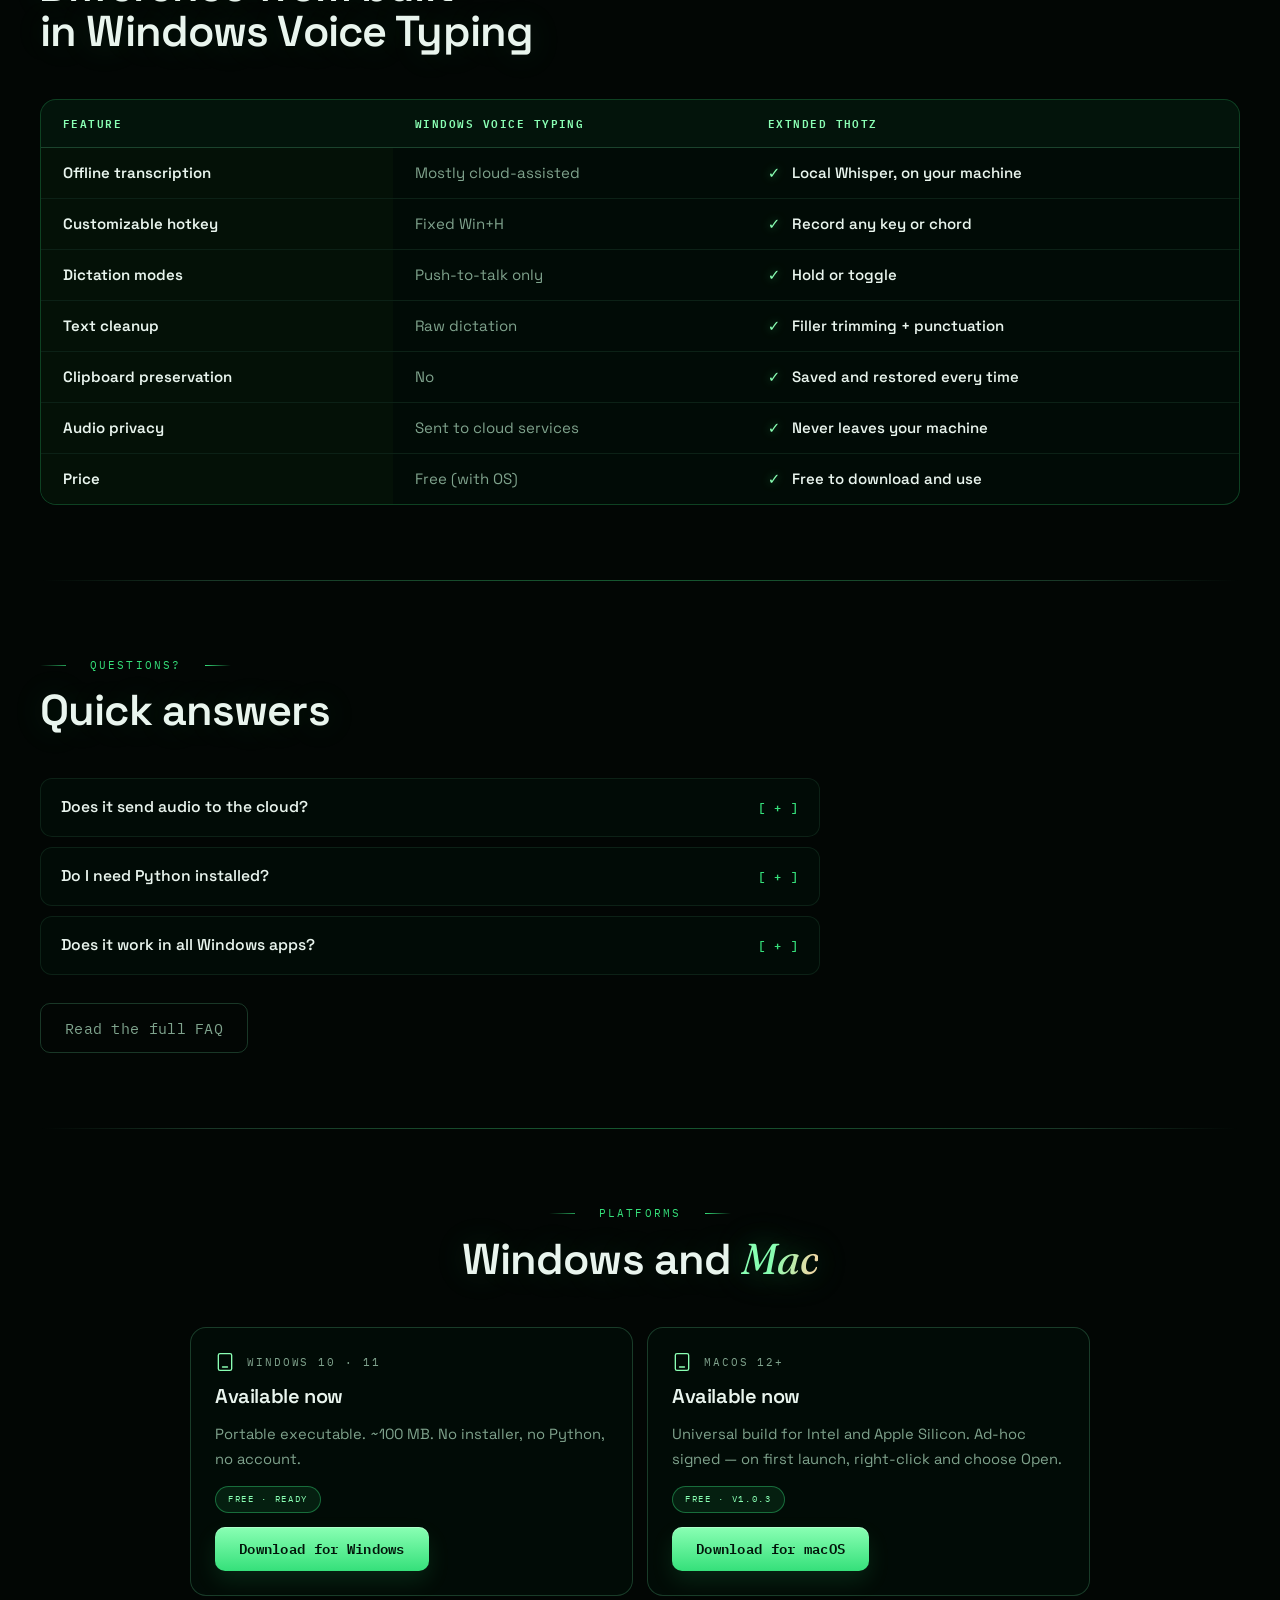
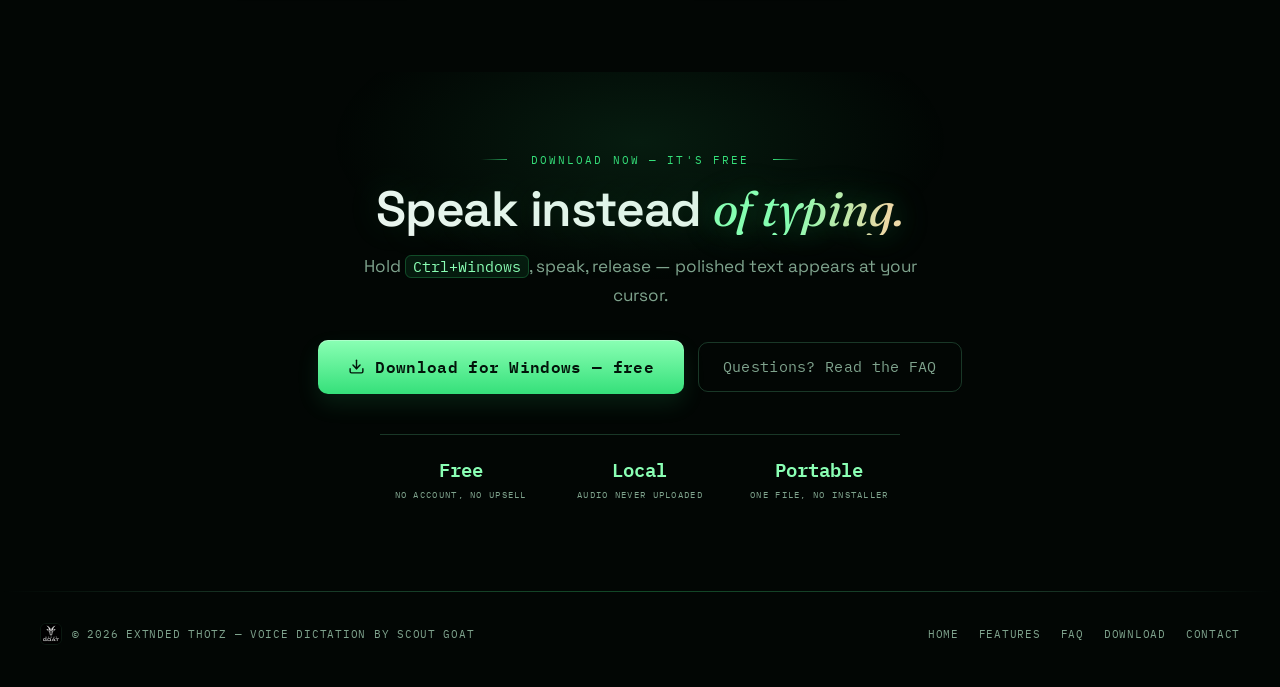
==== commit d8e5d3c0: "Ship the matrix redesign and a reproducible Windows release The site now carries the matrix layer on" ====
--- a/index.html
+++ b/index.html
@@ -34,18 +34,6 @@
     <link rel="apple-touch-icon" href="/assets/apple-touch-icon.png" />
     <link rel="preload" href="/fonts/SpaceGrotesk-var.woff2" as="font" type="font/woff2" crossorigin />
     <link rel="stylesheet" href="/styles.css" />
-    <script>
-      document.documentElement.classList.remove("no-js");
-      window.addEventListener("load", function () {
-        setTimeout(function () {
-          if (!window.__revealReady) {
-            document.querySelectorAll("[data-reveal]").forEach(function (el) {
-              el.classList.add("is-visible");
-            });
-          }
-        }, 600);
-      });
-    </script>
     <script defer src="/script.js"></script>
 
     <script type="application/ld+json">
@@ -59,6 +47,16 @@
         "url": "https://extnded-thotz.vercel.app/",
         "downloadUrl": "https://extnded-thotz.vercel.app/download",
         "image": "https://extnded-thotz.vercel.app/assets/og.png",
+        "softwareVersion": "1.0.3",
+        "fileSize": "100MB",
+        "inLanguage": "en",
+        "offers": {
+          "@type": "Offer",
+          "price": "0",
+          "priceCurrency": "USD",
+          "availability": "https://schema.org/InStock",
+          "url": "https://extnded-thotz.vercel.app/download"
+        },
         "author": { "@type": "Organization", "name": "Scout Goat" }
       }
     </script>
@@ -117,14 +115,14 @@
             <div><dt>Free</dt><dd>forever, no account</dd></div>
             <div><dt>0.3s</dt><dd>release to text</dd></div>
             <div><dt>Local</dt><dd>whisper, on-device</dd></div>
-            <div><dt>~22 MB</dt><dd>portable exe</dd></div>
+            <div><dt>~100 MB</dt><dd>portable exe</dd></div>
           </dl>
         </div>
 
         <div>
-          <p class="keycap-row" style="margin-bottom: 14px;">
+          <p class="keycap-row keycap-lead">
             <kbd>Ctrl</kbd><kbd>Windows</kbd>
-            <span>hold to talk · release to paste</span>
+            <span>hold to talk — release to paste</span>
           </p>
           <div class="panel" id="console">
             <div class="panel-bar">
@@ -132,17 +130,17 @@
               <span class="panel-title" id="console-state">_idle</span>
             </div>
             <div class="panel-body" id="console-body" aria-live="polite">
-              <p class="dim">&gt; ready — speak anytime</p>
+              <p class="dim">&gt; ready — speak whenever</p>
             </div>
           </div>
           <div class="grid502">
             <div class="me">
               <span class="me-label">you say</span>
-              <p class="me-say">um yeah so basically i think we should uh move the launch to friday if thats ok</p>
+              <p class="me-say">um yeah so i think we should uh move the launch to friday if thats ok</p>
             </div>
             <div class="me">
               <span class="me-label">it types</span>
-              <p class="me-get">Yeah — I think we should move the launch to Friday, if that's OK.</p>
+              <p class="me-get">Yeah — I think we should move the launch to Friday if that's OK.</p>
             </div>
           </div>
         </div>
@@ -153,14 +151,14 @@
       <!-- ═══════════ VOICE STRIP ═══════════ -->
       <div class="voice-strip" data-reveal aria-label="Things people say while dictating">
         <div class="voice-track">
-          <span class="voice-chip"><b>invoice to Maria before Friday</b> — said it, didn't type it</span>
-          <span class="voice-chip"><b>ship the overlay</b> — mid-thought, no hands</span>
-          <span class="voice-chip"><b>standup note: rain effect done</b> — notes on the walk</span>
-          <span class="voice-chip"><b>reply: that works for me</b> — inbox zero at speaking pace</span>
-          <span class="voice-chip"><b>invoice to Maria before Friday</b> — said it, didn't type it</span>
-          <span class="voice-chip"><b>ship the overlay</b> — mid-thought, no hands</span>
-          <span class="voice-chip"><b>standup note: rain effect done</b> — notes on the walk</span>
-          <span class="voice-chip"><b>reply: that works for me</b> — inbox zero at speaking pace</span>
+          <span class="voice-chip"><b>invoice to Maria before Friday</b> — said it; didn't type it</span>
+          <span class="voice-chip"><b>ship the overlay</b> — mid-thought; no hands</span>
+          <span class="voice-chip"><b>standup note: rain effect done</b> — notes from the walk</span>
+          <span class="voice-chip"><b>reply: that works for me</b> — inbox zero, at speaking pace</span>
+          <span class="voice-chip"><b>invoice to Maria before Friday</b> — said it; didn't type it</span>
+          <span class="voice-chip"><b>ship the overlay</b> — mid-thought; no hands</span>
+          <span class="voice-chip"><b>standup note: rain effect done</b> — notes from the walk</span>
+          <span class="voice-chip"><b>reply: that works for me</b> — inbox zero, at speaking pace</span>
         </div>
       </div>
 
@@ -171,9 +169,9 @@
           <h2>Dictation that respects your privacy</h2>
         </div>
         <ul class="plain-points">
-          <li>Free to download and run — no payment, no account, no catch.</li>
+          <li>Free to download and run — no payment, no account.</li>
           <li>Local Whisper transcription — your audio never leaves the machine.</li>
-          <li>Global hotkey in any app — hold <code>Ctrl+Windows</code>, speak, release, text appears.</li>
+          <li>Global hotkey in any app — hold <code>Ctrl+Windows</code>, speak, release — text appears.</li>
         </ul>
       </section>
 
@@ -181,10 +179,10 @@
       <section class="section shell" id="features" data-reveal>
         <div class="section-head">
           <p class="eyebrow">Features</p>
-          <h2>Everything you need, <span class="serif">nothing you don't</span></h2>
+          <h2>Everything it does, <span class="serif">and nothing else</span></h2>
         </div>
         <div class="bento-grid">
-          <article class="bento-card bx-brand" data-reveal>
+          <article class="bento-card bx-brand hud" data-reveal>
             <div class="feature-icon" aria-hidden="true">
               <svg viewBox="0 0 24 24"><path d="M12 3c-2.5 3-4.5 6.5-4.5 10a4.5 4.5 0 0 0 9 0c0-3.5-2-7-4.5-10Z"/></svg>
             </div>
@@ -193,7 +191,7 @@
             <span class="bento-metric"><strong>0 audio uploads</strong> — by design, not policy</span>
           </article>
 
-          <article class="bento-card bx-mp3" data-reveal>
+          <article class="bento-card bx-mp3 hud" data-reveal>
             <div class="feature-icon" aria-hidden="true">
               <svg viewBox="0 0 24 24"><path d="M4 4h16v10a4 4 0 0 1-4 4H8a4 4 0 0 1-4-4V4Z"/><path d="m9 19-2 3m8-3 2 3"/><path d="M11.5 9.5v3m5-4.5-5 3-5-3v-3l5 3 5-3Z"/></svg>
             </div>
@@ -206,7 +204,7 @@
             </div>
           </article>
 
-          <article class="bento-card bx-hotkey" data-reveal>
+          <article class="bento-card bx-hotkey hud" data-reveal>
             <div class="feature-icon" aria-hidden="true">
               <svg viewBox="0 0 24 24"><rect x="4" y="6" width="16" height="12" rx="2"/><path d="M8 10h.01M12 10h.01M16 10h.01M9 14h6"/></svg>
             </div>
@@ -215,7 +213,7 @@
             <p class="keycap-row"><kbd>Ctrl</kbd><kbd>Windows</kbd></p>
           </article>
 
-          <article class="bento-card bx-clean" data-reveal class="dim-1">
+          <article class="bento-card bx-clean dim-1 hud" data-reveal>
             <div class="feature-icon" aria-hidden="true">
               <svg viewBox="0 0 24 24"><path d="M12 2c-3 3.6-5 7.6-5 10.5a5 5 0 0 0 10 0C17 9.6 15 5.6 12 2Z"/></svg>
             </div>
@@ -223,7 +221,7 @@
             <p>A subtle overlay reacts to your voice while it listens, so you always know exactly when you're being transcribed.</p>
           </article>
 
-          <article class="bento-card bx-overlay" data-reveal class="dim-2">
+          <article class="bento-card bx-overlay dim-2 hud" data-reveal>
             <div class="feature-icon" aria-hidden="true">
               <svg viewBox="0 0 24 24"><path d="M3 12a9 9 0 1 0 18 0 9 9 0 0 0-18 0Z"/><path d="m9 12 2 2 4-4"/></svg>
             </div>
@@ -240,18 +238,18 @@
           <h2>From thought to text <span class="serif">in three seconds</span></h2>
         </div>
         <ol class="how-rail">
-          <li class="how-step">
+          <li class="how-step hud">
             <span class="step-no">01</span>
             <h3>Hold the hotkey</h3>
-            <p>Press and hold <code>Ctrl+Windows</code> in any app — your editor, browser, notes, email, or chat.</p>
+            <p>Press and hold <code>Ctrl+Windows</code> in any app — your editor, browser, notes, email, chat.</p>
             <p class="keycap-row"><kbd>Ctrl</kbd><kbd>Windows</kbd></p>
           </li>
-          <li class="how-step">
+          <li class="how-step hud">
             <span class="step-no">02</span>
             <h3>Speak naturally</h3>
             <p>The overlay reacts to your voice while Whisper transcribes locally. Talk the way you'd talk to a person.</p>
           </li>
-          <li class="how-step">
+          <li class="how-step hud">
             <span class="step-no">03</span>
             <h3>Release to insert</h3>
             <p>Clean, punctuated text lands at your cursor. Fillers trimmed, clipboard restored, flow unbroken.</p>
@@ -359,26 +357,26 @@
           <h2>Windows and <span class="serif">Mac</span></h2>
         </div>
         <div class="platform-strip">
-          <div class="platform-card available">
+          <div class="platform-card available hud">
             <div class="platform-head">
               <svg viewBox="0 0 24 24" aria-hidden="true"><rect x="4" y="2" width="16" height="20" rx="2"/><path d="M9 18h6"/></svg>
               Windows 10 · 11
             </div>
             <h3>Available now</h3>
-            <p>Portable executable. ~22 MB. No installer, no Python, no account.</p>
+            <p>Portable executable. ~100 MB. No installer, no Python, no account.</p>
             <span class="pill ok">Free · ready</span>
             <div class="hero-actions">
               <a class="button primary" href="/download">Download for Windows</a>
             </div>
           </div>
-          <div class="platform-card available">
+          <div class="platform-card available hud">
             <div class="platform-head">
               <svg viewBox="0 0 24 24" aria-hidden="true"><rect x="4" y="2" width="16" height="20" rx="2"/><path d="M9 18h6"/></svg>
               macOS 12+
             </div>
             <h3>Available now</h3>
             <p>Universal build for Intel and Apple Silicon. Ad-hoc signed — on first launch, right-click and choose Open.</p>
-            <span class="pill ok">Free · v1.0.2</span>
+            <span class="pill ok">Free · v1.0.3</span>
             <div class="hero-actions">
               <a class="button primary" href="https://github.com/u321u/extnded-thotz/releases/download/v1.0.2-mac/ExtndedThotz-macOS.zip" download>Download for macOS</a>
             </div>
@@ -389,9 +387,9 @@
       <!-- ═══════════ FINAL CTA ═══════════ -->
       <section class="section final-cta shell" data-reveal>
         <div class="cta-glow" aria-hidden="true"></div>
-        <p class="eyebrow" style="justify-content: center;">Pick it up now — it's free</p>
-        <h2>Enter the flow. <span class="serif">Never leave it.</span></h2>
-        <p class="lede">Hold <code>Ctrl+Windows</code>, speak, release — polished text every time.</p>
+        <p class="eyebrow center-flex">Download now — it's free</p>
+        <h2>Speak instead <span class="serif">of typing.</span></h2>
+        <p class="lede">Hold <code>Ctrl+Windows</code>, speak, release — polished text appears at your cursor.</p>
         <div class="hero-actions">
           <a class="button primary large" href="/download">
             <svg viewBox="0 0 24 24" width="17" height="17" fill="none" stroke="currentColor" stroke-width="2" stroke-linecap="round" stroke-linejoin="round" aria-hidden="true"><path d="M21 15v4a2 2 0 0 1-2 2H5a2 2 0 0 1-2-2v-4"/><path d="M7 10l5 5 5-5"/><path d="M12 15V3"/></svg>
@@ -402,7 +400,7 @@
         <dl class="measures">
           <div><dt>Free</dt><dd>no account, no upsell</dd></div>
           <div><dt>Local</dt><dd>audio never uploaded</dd></div>
-          <div><dt>Portable</dt><dd>~22 MB, no installer</dd></div>
+          <div><dt>Portable</dt><dd>one file, no installer</dd></div>
         </dl>
       </section>
     </main>
--- a/styles.css
+++ b/styles.css
@@ -1,7 +1,7 @@
 /* ══════════════════════════════════════════════════════════════
-   EXTENDED THOTZ — MATRIX EDITION
-   Phosphor green on near-black. Digital rain canvas, scanlines,
-   CRT glow. The site speaks the app's visual language now.
+   EXTENDED THOTZ — voice-first landing page
+   Dark phosphor page with a single strong hero moment, quiet
+   utility sections, and one clear download action everywhere.
    ══════════════════════════════════════════════════════════════ */
 
 /* ---------- fonts ---------- */
@@ -112,6 +112,9 @@
 .skip-link:focus { top: 20px; }
 
 /* ---------- matrix background layers ---------- */
+/* Calmed atmosphere: the bit stays, but it no longer competes with the product.
+   Rain + scanlines are quieter; the CRT sweep is removed from global layer;
+   the hero watermark is scaled down and tucked behind the hero only. */
 #rain {
   position: fixed;
   inset: 0;
@@ -119,9 +122,9 @@
   width: 100%;
   height: 100%;
   pointer-events: none;
-  opacity: 0.38;
-  mask-image: linear-gradient(180deg, transparent 0%, #000 22%, #000 82%, transparent 100%);
-  -webkit-mask-image: linear-gradient(180deg, transparent 0%, #000 22%, #000 82%, transparent 100%);
+  opacity: 0.26;
+  mask-image: linear-gradient(180deg, transparent 0%, #000 18%, #000 84%, transparent 100%);
+  -webkit-mask-image: linear-gradient(180deg, transparent 0%, #000 18%, #000 84%, transparent 100%);
 }
 
 .scanlines {
@@ -129,42 +132,30 @@
   inset: 0;
   z-index: 1;
   pointer-events: none;
-  opacity: 0.5;
+  opacity: 0.3;
   background: repeating-linear-gradient(
     0deg,
     transparent 0 2px,
-    rgba(0, 0, 0, 0.16) 2px 3px
+    rgba(0, 0, 0, 0.18) 2px 3px
   );
 }
 
 .scan-sweep {
-  position: fixed;
-  left: 0; right: 0;
-  top: -6%;
-  height: 120px;
-  z-index: 1;
-  pointer-events: none;
-  background: linear-gradient(180deg, transparent, rgba(53, 224, 122, 0.05), transparent);
-  animation: sweep 9s linear infinite;
-}
-
-@keyframes sweep {
-  from { transform: translateY(-10vh); }
-  to { transform: translateY(110vh); }
+  display: none;
 }
 
 /* ---------- hero logo watermark ---------- */
 .hero-mark {
   position: absolute;
-  top: 40px;
-  right: -60px;
-  width: 420px;
-  height: 420px;
+  top: 6px;
+  right: -52px;
+  width: 280px;
+  height: 280px;
   z-index: 0;
   pointer-events: none;
-  opacity: 0.055;
+  opacity: 0.04;
   background: url("/assets/logo.png") center/contain no-repeat;
-  transform: rotate(8deg);
+  transform: rotate(7deg);
 }
 @media (max-width: 820px) {
   .hero-mark { display: none; }
@@ -206,14 +197,17 @@
   display: flex;
   gap: 0;
   width: max-content;
-  animation: glide 46s linear infinite;
+  animation: glide 34s linear infinite;
 }
 .voice-chip {
   white-space: nowrap;
-  padding: 0 30px;
-  font-family: var(--mono);
-  font-size: 0.8rem;
+  padding: 0 26px;
+  font-family: var(--mono);
+  font-size: 0.78rem;
   color: var(--muted);
+  border-left: 1px solid var(--line);
+  padding-left: 22px;
+  padding-right: 26px;
 }
 .voice-chip b {
   color: var(--phos-bright);
@@ -293,7 +287,6 @@
   display: block;
   font-size: 1.02rem; font-weight: 600;
   letter-spacing: -0.01em; color: var(--ink);
-  text-shadow: 0 0 22px rgba(53, 224, 122, 0.25);
 }
 
 .nav { display: flex; align-items: center; gap: 24px; }
@@ -310,15 +303,14 @@
 }
 .nav-cta {
   padding: 8px 16px;
-  border: 1px solid rgba(53, 224, 122, 0.35);
+  border: 1px solid rgba(53, 224, 122, 0.4);
   border-radius: 9px;
   color: var(--phos-bright);
-  transition: border-color 140ms var(--ease), background 140ms var(--ease), box-shadow 140ms var(--ease);
+  transition: border-color 140ms var(--ease), background 140ms var(--ease);
 }
 .nav-cta:hover {
   border-color: var(--phos);
   background: var(--phos-dim);
-  box-shadow: var(--glow);
 }
 .nav-cta-ghost {
   border-color: var(--line-strong);
@@ -328,6 +320,7 @@
 .nav-cta-ghost:hover {
   color: var(--phos-bright);
   border-color: var(--phos);
+  background: transparent;
 }
 
 /* ---------- buttons ---------- */
@@ -346,13 +339,14 @@
 .button.primary {
   background: linear-gradient(180deg, var(--phos-bright), var(--phos));
   color: #02140a;
-  box-shadow: 0 12px 30px rgba(53, 224, 122, 0.22), 0 0 24px rgba(53, 224, 122, 0.18),
-              inset 0 1px 0 rgba(255, 255, 255, 0.35);
+  box-shadow: 0 10px 22px rgba(53, 224, 122, 0.12), inset 0 1px 0 rgba(255, 255, 255, 0.3);
+  transition: transform 160ms var(--ease), box-shadow 160ms var(--ease),
+              background 160ms var(--ease);
 }
 .button.primary::after {
   content: ""; position: absolute; inset: 0;
   border-radius: inherit; pointer-events: none;
-  background: linear-gradient(115deg, transparent 30%, rgba(255, 255, 255, 0.5) 47%, transparent 60%);
+  background: linear-gradient(115deg, transparent 30%, rgba(255, 255, 255, 0.45) 47%, transparent 60%);
   background-size: 240% 100%;
   background-position: 120% 0;
   transition: background-position 700ms var(--ease);
@@ -360,21 +354,21 @@
 .button.primary:hover::after { background-position: -100% 0; }
 .button.primary:hover {
   transform: translateY(-1px);
-  box-shadow: 0 16px 38px rgba(53, 224, 122, 0.3), 0 0 34px rgba(53, 224, 122, 0.28);
+  box-shadow: 0 12px 26px rgba(53, 224, 122, 0.18), 0 0 14px rgba(53, 224, 122, 0.1);
 }
 .button.primary:active { transform: translateY(0); }
 .button.primary.large { min-height: 54px; padding: 0 30px; font-size: 0.98rem; }
 
 .button.ghost {
   border: 1px solid var(--line-strong);
-  color: var(--phos-bright);
+  color: var(--muted);
   background: transparent;
   font-weight: 500;
 }
 .button.ghost:hover {
   border-color: var(--phos);
+  color: var(--phos-bright);
   background: var(--phos-dim);
-  box-shadow: var(--glow);
 }
 
 .button:focus-visible,
@@ -386,7 +380,7 @@
 
 /* ---------- headings ---------- */
 h1.display {
-  font-size: clamp(2.9rem, 6.6vw, 5.4rem);
+  font-size: clamp(2.9rem, 6.2vw, 5rem);
   max-width: 20ch;
   letter-spacing: -0.03em;
   line-height: 1.03;
@@ -399,13 +393,14 @@
   font-family: var(--serif);
   font-style: italic;
   font-weight: 430;
-  background: linear-gradient(100deg, var(--phos-bright) 30%, var(--brass-2) 85%);
+  background: linear-gradient(100deg, var(--phos-bright) 40%, var(--brass-2) 90%);
   -webkit-background-clip: text;
   background-clip: text;
   color: transparent;
   letter-spacing: -0.01em;
-  filter: drop-shadow(0 0 24px rgba(53, 224, 122, 0.28));
-}
+  position: relative;
+}
+h1.display .serif { font-size: 0.92em; }
 
 .section-head { max-width: 62ch; margin-bottom: 44px; }
 .section-head.center {
@@ -413,7 +408,7 @@
   text-align: center; max-width: 72ch;
 }
 .section-head.center .eyebrow { justify-content: center; }
-.section-head h2 { font-size: clamp(1.9rem, 4vw, 3rem); line-height: 1.06; }
+.section-head h2 { font-size: clamp(1.9rem, 3.6vw, 2.7rem); line-height: 1.06; }
 .section-head .lede { margin-top: 12px; }
 .section-head.center .lede { margin-left: auto; margin-right: auto; }
 
@@ -447,13 +442,25 @@
   text-transform: uppercase; color: var(--muted);
   -webkit-backdrop-filter: blur(6px);
   backdrop-filter: blur(6px);
+  position: relative;
 }
 .status-dot {
   width: 7px; height: 7px; border-radius: 50%;
   background: var(--phos);
-  box-shadow: 0 0 12px rgba(53, 224, 122, 0.95);
   flex: none;
-  animation: pulse 2.6s ease-in-out infinite;
+  position: relative;
+}
+.status-dot::before {
+  content: "";
+  position: absolute; inset: -3px;
+  border-radius: 50%;
+  background: transparent;
+  border: 1px solid rgba(53, 224, 122, 0.25);
+  animation: status-ring 3.2s ease-in-out infinite;
+}
+@keyframes status-ring {
+  0%, 100% { transform: scale(1); opacity: 0.9; }
+  50% { transform: scale(1.55); opacity: 0; }
 }
 
 .hero .lede {
@@ -469,6 +476,12 @@
   position: relative;
   z-index: 1;
 }
+/* Primary CTA deserves the first slot and the most presence.
+   On narrow screens the real action stacks above the secondary. */
+@media (max-width: 480px) {
+  .hero-actions .button.ghost { order: 2; }
+}
+
 
 .measures {
   display: grid;
@@ -483,7 +496,6 @@
   font-family: var(--mono);
   font-size: 1.2rem; font-weight: 600;
   color: var(--phos-bright);
-  text-shadow: 0 0 16px rgba(53, 224, 122, 0.35);
 }
 .measures dd {
   margin: 3px 0 0;
@@ -518,14 +530,14 @@
   border: 1px solid rgba(53, 224, 122, 0.3);
   border-radius: 14px;
   background: linear-gradient(180deg, #03110a, #020c07);
-  box-shadow: 0 36px 90px rgba(0, 0, 0, 0.6), 0 0 70px rgba(53, 224, 122, 0.12),
-              inset 0 0 40px rgba(53, 224, 122, 0.04);
+  box-shadow: 0 36px 90px rgba(0, 0, 0, 0.6), 0 0 40px rgba(53, 224, 122, 0.06),
+              inset 0 0 40px rgba(53, 224, 122, 0.02);
   position: relative;
 }
 .panel::after {
   content: ""; position: absolute; inset: 0;
   border-radius: inherit; pointer-events: none;
-  background: linear-gradient(180deg, rgba(138, 255, 180, 0.04), transparent 18%);
+  background: linear-gradient(180deg, rgba(138, 255, 180, 0.025), transparent 18%);
 }
 .panel-bar {
   display: flex; align-items: center; gap: 7px;
@@ -536,18 +548,17 @@
 .panel-bar span:not(.panel-title) {
   width: 9px; height: 9px; border-radius: 50%;
   background: #12341f;
-  box-shadow: 0 0 8px rgba(53, 224, 122, 0.3);
+  box-shadow: 0 0 6px rgba(53, 224, 122, 0.2);
 }
 .panel-title {
   margin-left: auto;
   font-family: var(--mono);
   font-size: 0.62rem; letter-spacing: 0.18em;
   text-transform: uppercase; color: var(--muted);
-  transition: color 200ms var(--ease), text-shadow 200ms var(--ease);
+  transition: color 200ms var(--ease);
 }
 .panel-title.hot {
   color: var(--phos-bright);
-  text-shadow: 0 0 12px rgba(53, 224, 122, 0.6);
 }
 .panel-body {
   padding: 22px 20px;
@@ -555,17 +566,16 @@
   font-size: 0.84rem; line-height: 1.9;
   color: var(--ink);
   position: relative; z-index: 1;
-  text-shadow: 0 0 8px rgba(53, 224, 122, 0.2);
+  min-height: 118px;
 }
 .panel-body p { margin: 0; }
 .panel-body .dim { color: var(--muted); }
 .panel-body .listen { color: var(--phos-bright); font-weight: 600; }
-.panel-body .gold { color: var(--brass-2); text-shadow: 0 0 12px rgba(217, 183, 120, 0.25); }
+.panel-body .gold { color: var(--phos-bright); }
 .caret {
   display: inline-block;
   width: 8px; height: 1em; margin-left: 4px;
   background: var(--phos);
-  box-shadow: 0 0 10px rgba(53, 224, 122, 0.8);
   vertical-align: text-bottom;
   animation: blink 1.05s step-end infinite;
 }
@@ -578,7 +588,6 @@
 .wave i {
   width: 2.2px; height: 100%; border-radius: 2px;
   background: var(--phos-bright);
-  box-shadow: 0 0 6px rgba(53, 224, 122, 0.7);
   transform-origin: center;
   animation: wave 1.2s ease-in-out infinite;
 }
@@ -618,7 +627,7 @@
   text-transform: uppercase;
   margin-bottom: 8px; color: var(--muted);
 }
-.grid502 .me-get .me-label { color: var(--phos-bright); text-shadow: 0 0 10px rgba(53, 224, 122, 0.4); }
+.grid502 .me-get .me-label { color: var(--phos-bright); }
 .section .grid502 { max-width: 760px; margin-left: auto; margin-right: auto; }
 
 /* ---------- quote band ---------- */
@@ -648,12 +657,11 @@
 }
 .pull-quote blockquote em {
   color: var(--phos-bright);
-  text-shadow: 0 0 26px rgba(53, 224, 122, 0.4);
 }
 
 /* ---------- sections ---------- */
 .section {
-  padding: 84px 0;
+  padding: 76px 0;
   border-top: 1px solid var(--line);
   position: relative;
   z-index: 2;
@@ -708,17 +716,16 @@
   border-radius: 16px;
   border: 1px solid var(--line);
   background: var(--panel);
-  transition: border-color 160ms var(--ease), background 160ms var(--ease), box-shadow 160ms var(--ease);
+  transition: border-color 160ms var(--ease), background 160ms var(--ease);
 }
 .bento-card:hover {
   border-color: rgba(53, 224, 122, 0.4);
   background: var(--panel-hover);
-  box-shadow: 0 0 40px rgba(53, 224, 122, 0.08);
-}
-[data-reveal].is-visible.dim-1 { animation-delay: 90ms; }
-[data-reveal].is-visible.dim-2 { animation-delay: 180ms; }
-[data-reveal].is-visible.dim-3 { animation-delay: 270ms; }
-[data-reveal].is-visible.dim-4 { animation-delay: 360ms; }
+}
+[data-reveal].is-visible.dim-1 { animation-delay: 70ms; }
+[data-reveal].is-visible.dim-2 { animation-delay: 130ms; }
+[data-reveal].is-visible.dim-3 { animation-delay: 190ms; }
+[data-reveal].is-visible.dim-4 { animation-delay: 250ms; }
 
 .bento-card h3 { font-size: 1.16rem; margin-top: 14px; letter-spacing: -0.01em; }
 
@@ -743,37 +750,36 @@
   display: flex;
   align-items: center;
   gap: 4px;
-  height: 54px;
-  margin-top: 18px;
-  padding: 12px 14px;
+  height: 40px;
+  margin-top: 16px;
+  padding: 10px 12px;
   border: 1px solid var(--line);
   border-radius: 10px;
-  background: rgba(2, 8, 5, 0.5);
+  background: rgba(2, 8, 5, 0.45);
 }
 .wave-strip i {
   flex: 1;
   border-radius: 3px;
   background: linear-gradient(180deg, var(--phos-bright), var(--phos));
-  box-shadow: 0 0 8px rgba(53, 224, 122, 0.4);
   transform-origin: center;
-  animation: strip 1.6s ease-in-out infinite;
-}
-.wave-strip i:nth-child(2) { animation-delay: 0.08s; }
-.wave-strip i:nth-child(3) { animation-delay: 0.16s; }
-.wave-strip i:nth-child(4) { animation-delay: 0.24s; }
-.wave-strip i:nth-child(5) { animation-delay: 0.32s; }
-.wave-strip i:nth-child(6) { animation-delay: 0.4s; }
-.wave-strip i:nth-child(7) { animation-delay: 0.48s; }
-.wave-strip i:nth-child(8) { animation-delay: 0.56s; }
-.wave-strip i:nth-child(9) { animation-delay: 0.64s; }
-.wave-strip i:nth-child(10) { animation-delay: 0.72s; }
-.wave-strip i:nth-child(11) { animation-delay: 0.8s; }
-.wave-strip i:nth-child(12) { animation-delay: 0.88s; }
-.wave-strip i:nth-child(13) { animation-delay: 0.96s; }
-.wave-strip i:nth-child(14) { animation-delay: 1.04s; }
+  animation: strip 1.4s ease-in-out infinite;
+}
+.wave-strip i:nth-child(2) { animation-delay: 0.07s; }
+.wave-strip i:nth-child(3) { animation-delay: 0.14s; }
+.wave-strip i:nth-child(4) { animation-delay: 0.21s; }
+.wave-strip i:nth-child(5) { animation-delay: 0.28s; }
+.wave-strip i:nth-child(6) { animation-delay: 0.35s; }
+.wave-strip i:nth-child(7) { animation-delay: 0.42s; }
+.wave-strip i:nth-child(8) { animation-delay: 0.49s; }
+.wave-strip i:nth-child(9) { animation-delay: 0.56s; }
+.wave-strip i:nth-child(10) { animation-delay: 0.63s; }
+.wave-strip i:nth-child(11) { animation-delay: 0.7s; }
+.wave-strip i:nth-child(12) { animation-delay: 0.77s; }
+.wave-strip i:nth-child(13) { animation-delay: 0.84s; }
+.wave-strip i:nth-child(14) { animation-delay: 0.91s; }
 @keyframes strip {
-  0%, 100% { height: 22%; opacity: 0.75; }
-  50% { height: 88%; opacity: 1; }
+  0%, 100% { height: 26%; opacity: 0.8; }
+  50% { height: 92%; opacity: 1; }
 }
 
 .bento-note {
@@ -810,6 +816,11 @@
   border: 1px solid var(--line);
   background: var(--panel);
   position: relative;
+  transition: border-color 160ms var(--ease), background 160ms var(--ease);
+}
+.how-step:hover {
+  border-color: rgba(53, 224, 122, 0.4);
+  background: var(--panel-hover);
 }
 .how-step:not(:last-child)::after {
   content: "";
@@ -818,7 +829,6 @@
   width: 18px; height: 18px;
   transform: translateY(-50%);
   background: url('data:image/svg+xml,%3Csvg xmlns="http://www.w3.org/2000/svg" viewBox="0 0 24 24" fill="none" stroke="%2335e07a" stroke-width="2" stroke-linecap="round" stroke-linejoin="round"%3E%3Cpath d="m9 18 6-6-6-6"/%3E%3C/svg%3E') center/contain no-repeat;
-  filter: drop-shadow(0 0 4px rgba(53, 224, 122, 0.5));
   z-index: 1;
 }
 .step-no {
@@ -836,7 +846,6 @@
   border-radius: 16px;
   border: 1px solid rgba(53, 224, 122, 0.25);
   overflow-x: auto;
-  box-shadow: 0 30px 70px rgba(0, 0, 0, 0.5), 0 0 50px rgba(53, 224, 122, 0.06);
   background: var(--panel);
   -webkit-overflow-scrolling: touch;
 }
@@ -845,7 +854,7 @@
   min-width: 640px;
   border-collapse: collapse;
 }
-.compare-table thead { background: rgba(53, 224, 122, 0.05); }
+.compare-table thead { background: rgba(53, 224, 122, 0.04); }
 .compare-table th {
   padding: 15px 22px; text-align: left;
   font-family: var(--mono);
@@ -893,7 +902,7 @@
 }
 .platform-card.available {
   border-color: var(--line-strong);
-  background: linear-gradient(180deg, rgba(53, 224, 122, 0.045), rgba(53, 224, 122, 0.015));
+  background: var(--panel);
 }
 .platform-head {
   display: flex; align-items: center; gap: 12px;
@@ -927,7 +936,6 @@
   color: var(--phos-bright);
   border-color: rgba(53, 224, 122, 0.4);
   background: var(--phos-dim);
-  box-shadow: 0 0 12px rgba(53, 224, 122, 0.15);
 }
 .platform-card .hero-actions { margin: 0; }
 .platform-card .button { min-height: 44px; font-size: 0.88rem; }
@@ -964,7 +972,6 @@
   font-size: 1.1rem;
   flex: none;
   transition: transform 160ms var(--ease);
-  text-shadow: 0 0 10px rgba(53, 224, 122, 0.5);
 }
 details[open] summary::after {
   content: "–";
@@ -1062,31 +1069,30 @@
 /* ---------- final CTA ---------- */
 .final-cta {
   text-align: center;
-  padding: 96px 0 104px;
+  padding: 80px 0 88px;
   overflow: hidden;
   position: relative;
 }
 .cta-glow {
-  position: absolute; left: 50%; top: -90px;
+  position: absolute; left: 50%; top: -70px;
   transform: translateX(-50%);
-  width: 760px; height: 360px;
-  background: radial-gradient(closest-side, rgba(53, 224, 122, 0.16), transparent);
+  width: 620px; height: 280px;
+  background: radial-gradient(closest-side, rgba(53, 224, 122, 0.1), transparent);
   pointer-events: none;
   animation: breathe 9s var(--ease) infinite alternate;
 }
 .final-cta h2 {
-  font-size: clamp(2.3rem, 5vw, 3.7rem);
-  max-width: 24ch;
+  font-size: clamp(2.2rem, 4.6vw, 3.1rem);
+  max-width: 22ch;
   margin: 14px auto 0;
   line-height: 1.05;
   letter-spacing: -0.025em;
-  text-shadow: 0 0 40px rgba(53, 224, 122, 0.2);
-}
-.final-cta .lede { margin: 16px auto 0; max-width: 54ch; }
-.final-cta .hero-actions { justify-content: center; margin-top: 34px; }
+}
+.final-cta .lede { margin: 16px auto 0; max-width: 52ch; }
+.final-cta .hero-actions { justify-content: center; margin-top: 30px; }
 .final-cta .measures {
-  margin: 44px auto 0;
-  max-width: 560px;
+  margin: 40px auto 0;
+  max-width: 520px;
   border-top-color: var(--line-strong);
   grid-template-columns: repeat(3, 1fr);
 }
@@ -1128,7 +1134,7 @@
 
 /* ---------- keyframes ---------- */
 @keyframes fade-up {
-  from { opacity: 0; transform: translateY(18px); }
+  from { opacity: 0; transform: translateY(12px); }
   to { opacity: 1; transform: translateY(0); }
 }
 @keyframes wave {
@@ -1140,11 +1146,15 @@
   50% { opacity: 0; }
 }
 @keyframes pulse {
-  0%, 100% { opacity: 1; box-shadow: 0 0 12px rgba(53, 224, 122, 0.95); }
-  50% { opacity: 0.55; box-shadow: 0 0 5px rgba(53, 224, 122, 0.5); }
+  0%, 100% { opacity: 1; }
+  50% { opacity: 0.5; }
+}
+@keyframes status-ring {
+  0%, 100% { transform: scale(1); opacity: 0.9; }
+  50% { transform: scale(1.55); opacity: 0; }
 }
 @keyframes breathe {
-  from { opacity: 0.75; }
+  from { opacity: 0.9; }
   to { opacity: 1; }
 }
 
@@ -1182,7 +1192,7 @@
   .final-cta .measures { grid-template-columns: repeat(2, 1fr); }
   .compare-outer { border-radius: 12px; }
   .download-card { padding: 22px 20px; }
-  #rain { opacity: 0.25; }
+  #rain { opacity: 0.28; }
 }
 @media (max-width: 480px) {
   .hero-actions .button { width: 100%; }
@@ -1207,12 +1217,11 @@
   display: inline-block;
   vertical-align: middle;
   width: 26px; height: 1px;
-  background: linear-gradient(90deg, transparent, var(--brass));
+  background: linear-gradient(90deg, transparent, var(--phos));
   margin-right: 12px;
-  box-shadow: 0 0 6px rgba(217, 183, 120, 0.5);
 }
 .eyebrow::after {
-  background: linear-gradient(90deg, var(--brass), transparent);
+  background: linear-gradient(90deg, var(--phos), transparent);
   margin-right: 0; margin-left: 12px;
 }
 
@@ -1234,17 +1243,17 @@
 .hero-art img {
   position: absolute;
   top: 50%; left: 50%;
-  width: min(58vw, 680px);
+  width: min(50vw, 560px);
   height: auto;
   transform: translate(-50%, -46%);
-  opacity: 0.28;
-  filter: saturate(1.05) brightness(1.0);
+  opacity: 0.2;
+  filter: saturate(1.0) brightness(1.0);
 }
 .hero-art::after {
   content: "";
   position: absolute; inset: 0;
   background:
-    radial-gradient(70% 70% at 50% 50%, transparent 30%, rgba(2, 6, 4, 0.68) 72%, var(--bg) 100%),
+    radial-gradient(70% 70% at 50% 50%, transparent 30%, rgba(2, 6, 4, 0.78) 72%, var(--bg) 100%),
     linear-gradient(180deg, var(--bg) 0%, transparent 30%, transparent 70%, var(--bg) 100%),
     linear-gradient(90deg, var(--bg) 0%, transparent 28%, transparent 72%, var(--bg) 100%);
 }
@@ -1255,8 +1264,273 @@
 }
 
 @media (max-width: 900px) {
-  .hero-art img { opacity: 0.22; width: 96vw; }
-}
+  .hero-art img { opacity: 0.18; width: 90vw; }
+}
+
+/* ---------- layout helpers (kept as classes so the CSP can stay self-only) ---------- */
+.keycap-lead { margin-bottom: 14px; }
+.screen-center { min-height: 100vh; display: grid; align-content: center; }
+
+/* ══════════════════════════════════════════════════════════════════════════
+   MATRIX LAYER — phosphor CRT atmosphere, HUD chrome, terminal micro-states
+   Everything here is additive: tokens first, then overlays, then components.
+   All motion is transform/opacity only, and the reduced-motion block at the
+   end of this file still shuts every one of them off.
+   ══════════════════════════════════════════════════════════════════════════ */
+
+:root {
+  --phos-soft: rgba(53, 224, 122, 0.55);
+  --hud: rgba(138, 255, 180, 0.42);
+  --hud-hot: rgba(138, 255, 180, 0.85);
+  --glow-strong: 0 0 26px rgba(53, 224, 122, 0.3);
+  --glow-soft: 0 0 14px rgba(53, 224, 122, 0.18);
+}
+
+/* ---------- text selection + scrollbar: the page should feel like a terminal ---------- */
+::selection {
+  background: rgba(53, 224, 122, 0.28);
+  color: #eafff2;
+  text-shadow: none;
+}
+html { scrollbar-color: rgba(53, 224, 122, 0.32) #030a06; scrollbar-width: thin; }
+::-webkit-scrollbar { width: 10px; height: 10px; }
+::-webkit-scrollbar-track { background: #030a06; }
+::-webkit-scrollbar-thumb {
+  background: linear-gradient(180deg, #1d6b41, #0c3220);
+  border: 1px solid rgba(53, 224, 122, 0.25);
+  border-radius: 8px;
+}
+::-webkit-scrollbar-thumb:hover { background: linear-gradient(180deg, #2b9a5d, #15492c); }
+
+/* ---------- CRT overlay: vignette + a slow luminance band ---------- */
+.scanlines { overflow: hidden; }
+.scanlines::before {
+  content: "";
+  position: absolute;
+  inset: 0;
+  background: radial-gradient(125% 100% at 50% 42%, transparent 52%, rgba(0, 0, 0, 0.72) 100%);
+}
+.scanlines::after {
+  content: "";
+  position: absolute;
+  left: 0; right: 0; top: -34vh;
+  height: 32vh;
+  background: linear-gradient(180deg, transparent, rgba(138, 255, 180, 0.16), transparent);
+  animation: crt-roll 13s linear infinite;
+}
+@keyframes crt-roll {
+  from { transform: translateY(0); }
+  to { transform: translateY(170vh); }
+}
+
+/* ---------- hero: perspective grid floor ---------- */
+.hero { position: relative; }
+.hero > * { position: relative; z-index: 1; }
+.hero::before {
+  content: "";
+  position: absolute;
+  left: -12%; right: -12%;
+  bottom: -6%;
+  height: 62%;
+  background:
+    repeating-linear-gradient(90deg, rgba(53, 224, 122, 0.16) 0 1px, transparent 1px 72px),
+    repeating-linear-gradient(0deg, rgba(53, 224, 122, 0.14) 0 1px, transparent 1px 52px),
+    linear-gradient(180deg, rgba(53, 224, 122, 0.1), transparent 72%);
+  transform: perspective(540px) rotateX(66deg);
+  transform-origin: bottom center;
+  -webkit-mask-image: linear-gradient(180deg, transparent 4%, #000 46%, transparent 96%);
+  mask-image: linear-gradient(180deg, transparent 4%, #000 46%, transparent 96%);
+  opacity: 0.55;
+  pointer-events: none;
+  z-index: 0;
+}
+@media (max-width: 820px) {
+  .hero::before { height: 46%; opacity: 0.4; }
+}
+
+/* ---------- section rules: a lit hairline instead of a flat border ---------- */
+.section { border-top: none; }
+.section::before {
+  content: "";
+  position: absolute;
+  left: 0; right: 0; top: -1px;
+  height: 1px;
+  background: linear-gradient(
+    90deg,
+    transparent,
+    var(--line-strong) 14%,
+    rgba(53, 224, 122, 0.38) 50%,
+    var(--line-strong) 86%,
+    transparent
+  );
+  pointer-events: none;
+}
+
+/* ---------- HUD corner brackets ---------- */
+.hud { position: relative; }
+.hud::before {
+  content: "";
+  position: absolute;
+  inset: -1px;
+  border-radius: inherit;
+  pointer-events: none;
+  opacity: 0.45;
+  transition: opacity 220ms var(--ease);
+  background:
+    linear-gradient(var(--hud), var(--hud)) 0 0 / 11px 1px no-repeat,
+    linear-gradient(var(--hud), var(--hud)) 0 0 / 1px 11px no-repeat,
+    linear-gradient(var(--hud), var(--hud)) 100% 0 / 11px 1px no-repeat,
+    linear-gradient(var(--hud), var(--hud)) 100% 0 / 1px 11px no-repeat,
+    linear-gradient(var(--hud), var(--hud)) 0 100% / 11px 1px no-repeat,
+    linear-gradient(var(--hud), var(--hud)) 0 100% / 1px 11px no-repeat,
+    linear-gradient(var(--hud), var(--hud)) 100% 100% / 11px 1px no-repeat,
+    linear-gradient(var(--hud), var(--hud)) 100% 100% / 1px 11px no-repeat;
+}
+.hud:hover::before,
+.hud:focus-within::before { opacity: 1; }
+
+/* ---------- headings: phosphor bloom ---------- */
+h1.display,
+.section-head h2,
+.final-cta h2 {
+  text-shadow: 0 0 34px rgba(53, 224, 122, 0.16);
+}
+h1.display .serif,
+.section-head h2 .serif,
+.final-cta h2 .serif {
+  filter: drop-shadow(0 0 16px rgba(53, 224, 122, 0.28));
+}
+/* one-time glyph settle on the hero line — a CRT warming up, not a loop */
+@keyframes glyph-settle {
+  0%, 100% { transform: translate(0, 0); opacity: 1; }
+  14% { transform: translate(-2px, 1px); opacity: 0.84; }
+  28% { transform: translate(2px, -1px); opacity: 0.95; }
+  42% { transform: translate(-1px, 0); opacity: 0.9; }
+  56% { transform: translate(0, 0); opacity: 1; }
+}
+h1.display .serif {
+  animation: glyph-settle 820ms steps(2, end) 180ms both;
+}
+
+/* ---------- nav: sweep underline under real links only ---------- */
+.nav a:not(.nav-cta) { position: relative; }
+.nav a:not(.nav-cta)::after {
+  content: "";
+  position: absolute;
+  left: 0; right: 0; bottom: -6px;
+  height: 1px;
+  background: linear-gradient(90deg, transparent, var(--phos-bright), transparent);
+  transform: scaleX(0);
+  transform-origin: center;
+  transition: transform 220ms var(--ease);
+}
+.nav a:not(.nav-cta):hover::after,
+.nav a:not(.nav-cta)[aria-current="page"]::after { transform: scaleX(1); }
+
+.nav-cta { position: relative; overflow: hidden; }
+
+/* ---------- status dot: live signal ---------- */
+.status-dot {
+  box-shadow: 0 0 10px rgba(53, 224, 122, 0.85);
+  animation: pulse 2.6s ease-in-out infinite;
+}
+
+/* ---------- terminal panel: inner scanlines ---------- */
+.panel::before {
+  content: "";
+  position: absolute;
+  inset: 0;
+  border-radius: inherit;
+  pointer-events: none;
+  z-index: 0;
+  background: repeating-linear-gradient(
+    0deg,
+    rgba(0, 0, 0, 0.24) 0 1px,
+    transparent 1px 3px
+  );
+  opacity: 0.3;
+}
+
+/* ---------- keycaps: physical press ---------- */
+kbd { transition: transform 110ms var(--ease), box-shadow 110ms var(--ease); }
+.keycap-row:hover kbd {
+  transform: translateY(1px);
+  box-shadow: 0 3px 10px rgba(0, 0, 0, 0.5), 0 0 16px rgba(53, 224, 122, 0.22),
+              inset 0 1px 0 rgba(138, 255, 180, 0.1);
+}
+
+/* ---------- voice strip: pause on hover so a line can be read ---------- */
+.voice-strip:hover .voice-track { animation-play-state: paused; }
+.voice-chip { transition: color 180ms var(--ease); }
+.voice-chip:hover { color: var(--ink); }
+
+/* ---------- cards: lift + bracket ignition ---------- */
+.bento-card,
+.how-step,
+.platform-card,
+.download-card {
+  transition: transform 190ms var(--ease), border-color 190ms var(--ease),
+              background 190ms var(--ease), box-shadow 190ms var(--ease);
+}
+.bento-card:hover,
+.how-step:hover,
+.platform-card:hover {
+  transform: translateY(-3px);
+  box-shadow: 0 18px 40px rgba(0, 0, 0, 0.45), 0 0 24px rgba(53, 224, 122, 0.07);
+}
+.bento-card:hover .feature-icon {
+  box-shadow: 0 0 18px rgba(53, 224, 122, 0.35);
+}
+/* .step-no is bare text, so it takes a glow rather than a box-shadow */
+.how-step:hover .step-no { text-shadow: 0 0 14px rgba(53, 224, 122, 0.85); }
+.feature-icon { transition: box-shadow 220ms var(--ease), border-color 220ms var(--ease); }
+
+/* ---------- comparison table: row tracking ---------- */
+.compare-table tbody tr { transition: background 140ms var(--ease); }
+.compare-table tbody tr:hover { background: rgba(53, 224, 122, 0.045); }
+.compare-table tbody tr:hover td:first-child { background: #061a0f; }
+
+/* ---------- FAQ: terminal markers + open-state accent ---------- */
+details { position: relative; overflow: hidden; }
+details::before {
+  content: "";
+  position: absolute;
+  left: 0; top: 0; bottom: 0;
+  width: 2px;
+  background: linear-gradient(180deg, var(--phos), transparent);
+  opacity: 0;
+  transition: opacity 180ms var(--ease);
+}
+details[open]::before { opacity: 1; }
+details:hover { border-color: rgba(53, 224, 122, 0.28); }
+summary::after {
+  content: "[ + ]";
+  font-size: 0.74rem;
+  letter-spacing: 0.1em;
+  transform: none;
+}
+details[open] summary::after {
+  content: "[ − ]";
+  transform: none;
+}
+
+/* ---------- footer: lit rule ---------- */
+.footer { border-top: none; position: relative; }
+.footer::before {
+  content: "";
+  position: absolute;
+  left: 0; right: 0; top: 0;
+  height: 1px;
+  background: linear-gradient(90deg, transparent, var(--line-strong) 20%, rgba(53, 224, 122, 0.3) 50%, var(--line-strong) 80%, transparent);
+}
+
+/* ---------- quote band: phosphor duotone on the brain art ---------- */
+.hero-art img {
+  filter: grayscale(1) sepia(0.55) hue-rotate(58deg) saturate(2.4) brightness(0.95);
+  opacity: 0.24;
+}
+
+/* ---------- rain is the atmosphere, not the message (opacity lives with #rain) ---------- */
 
 /* ---------- reduced motion ---------- */
 @media (prefers-reduced-motion: reduce) {
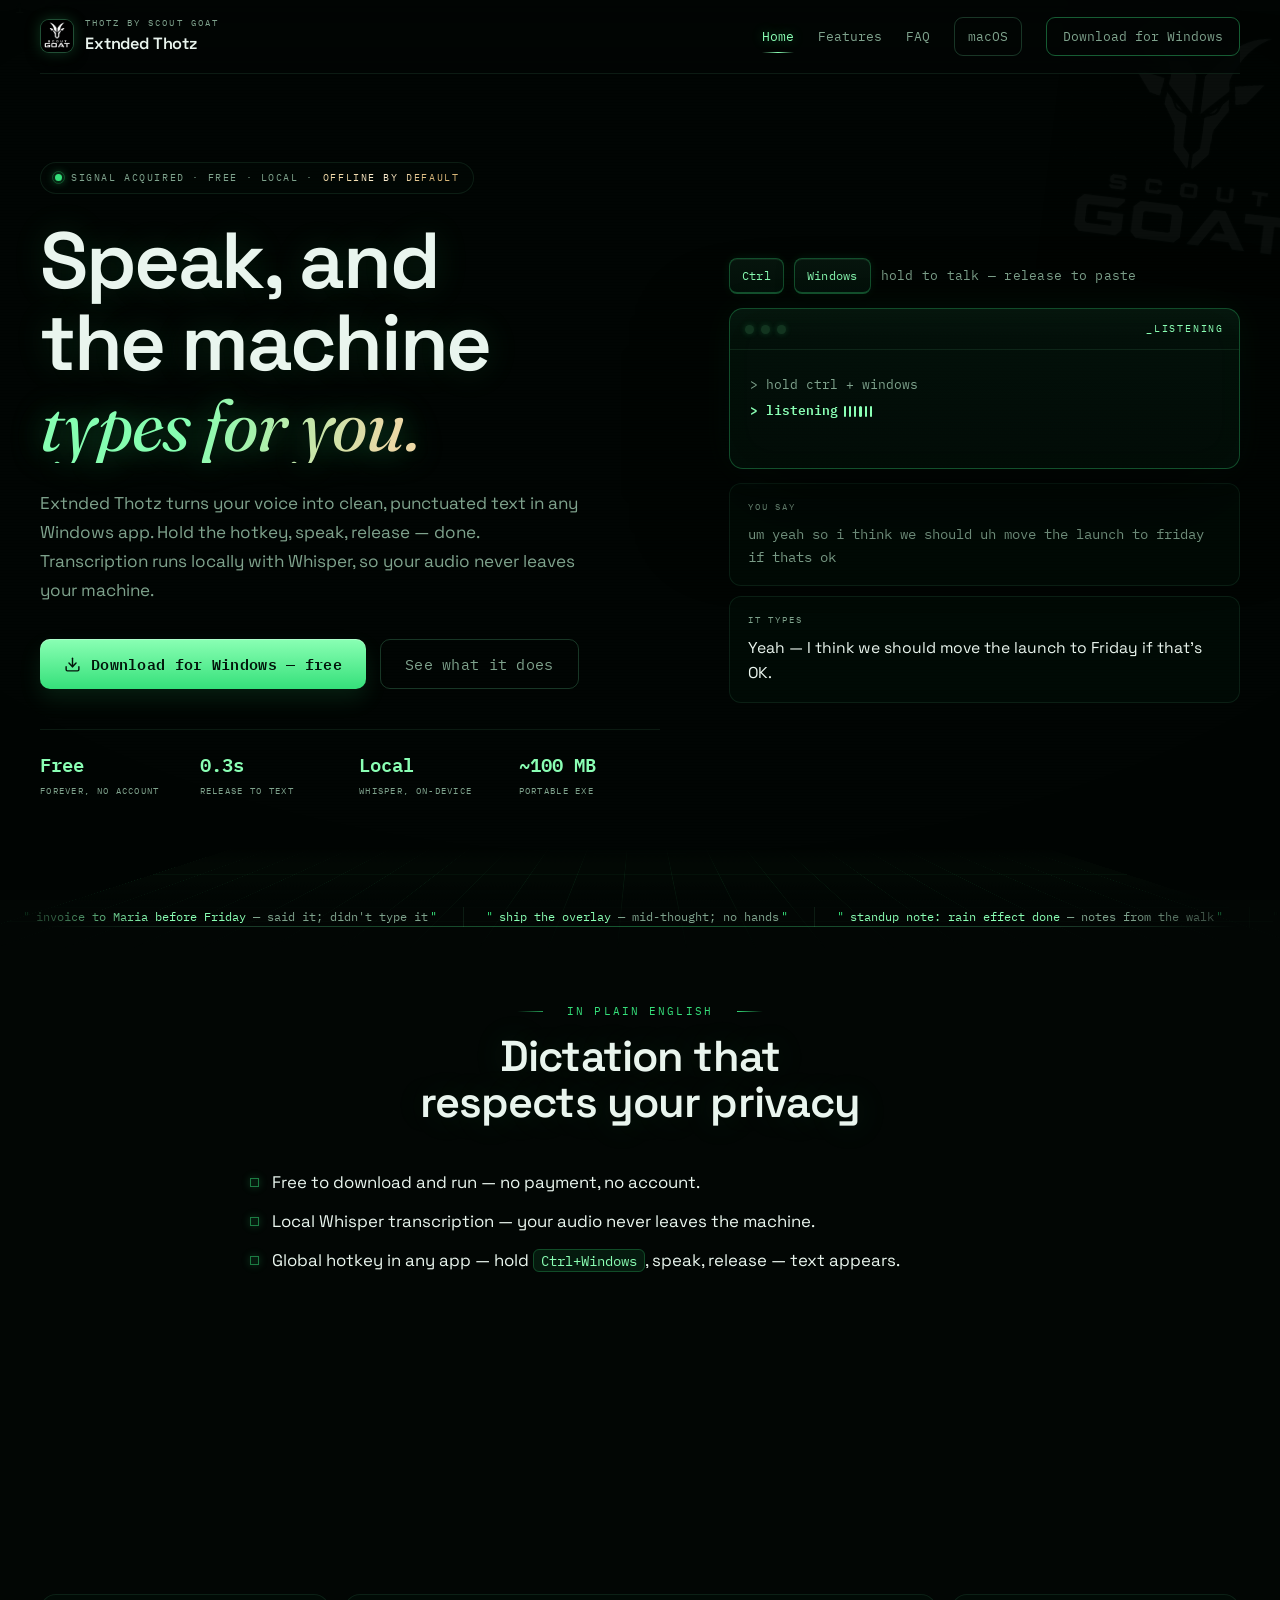
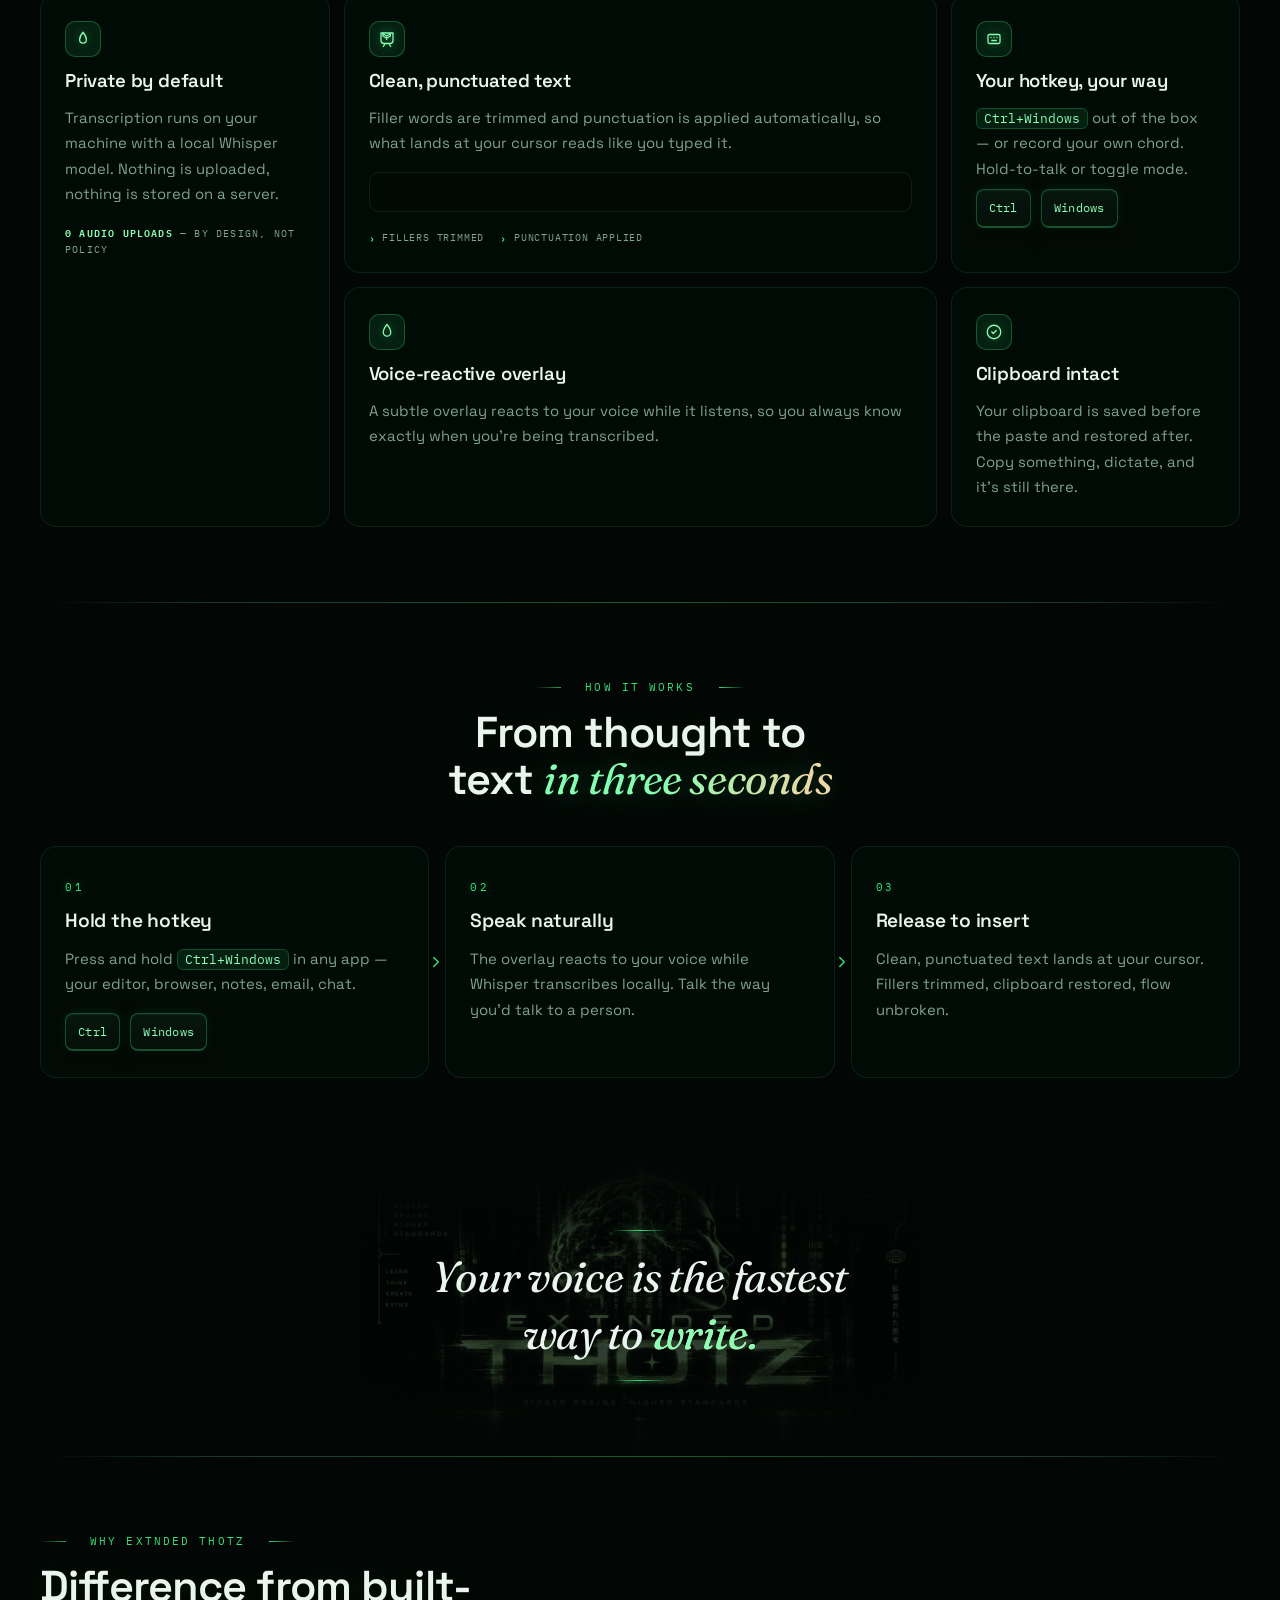
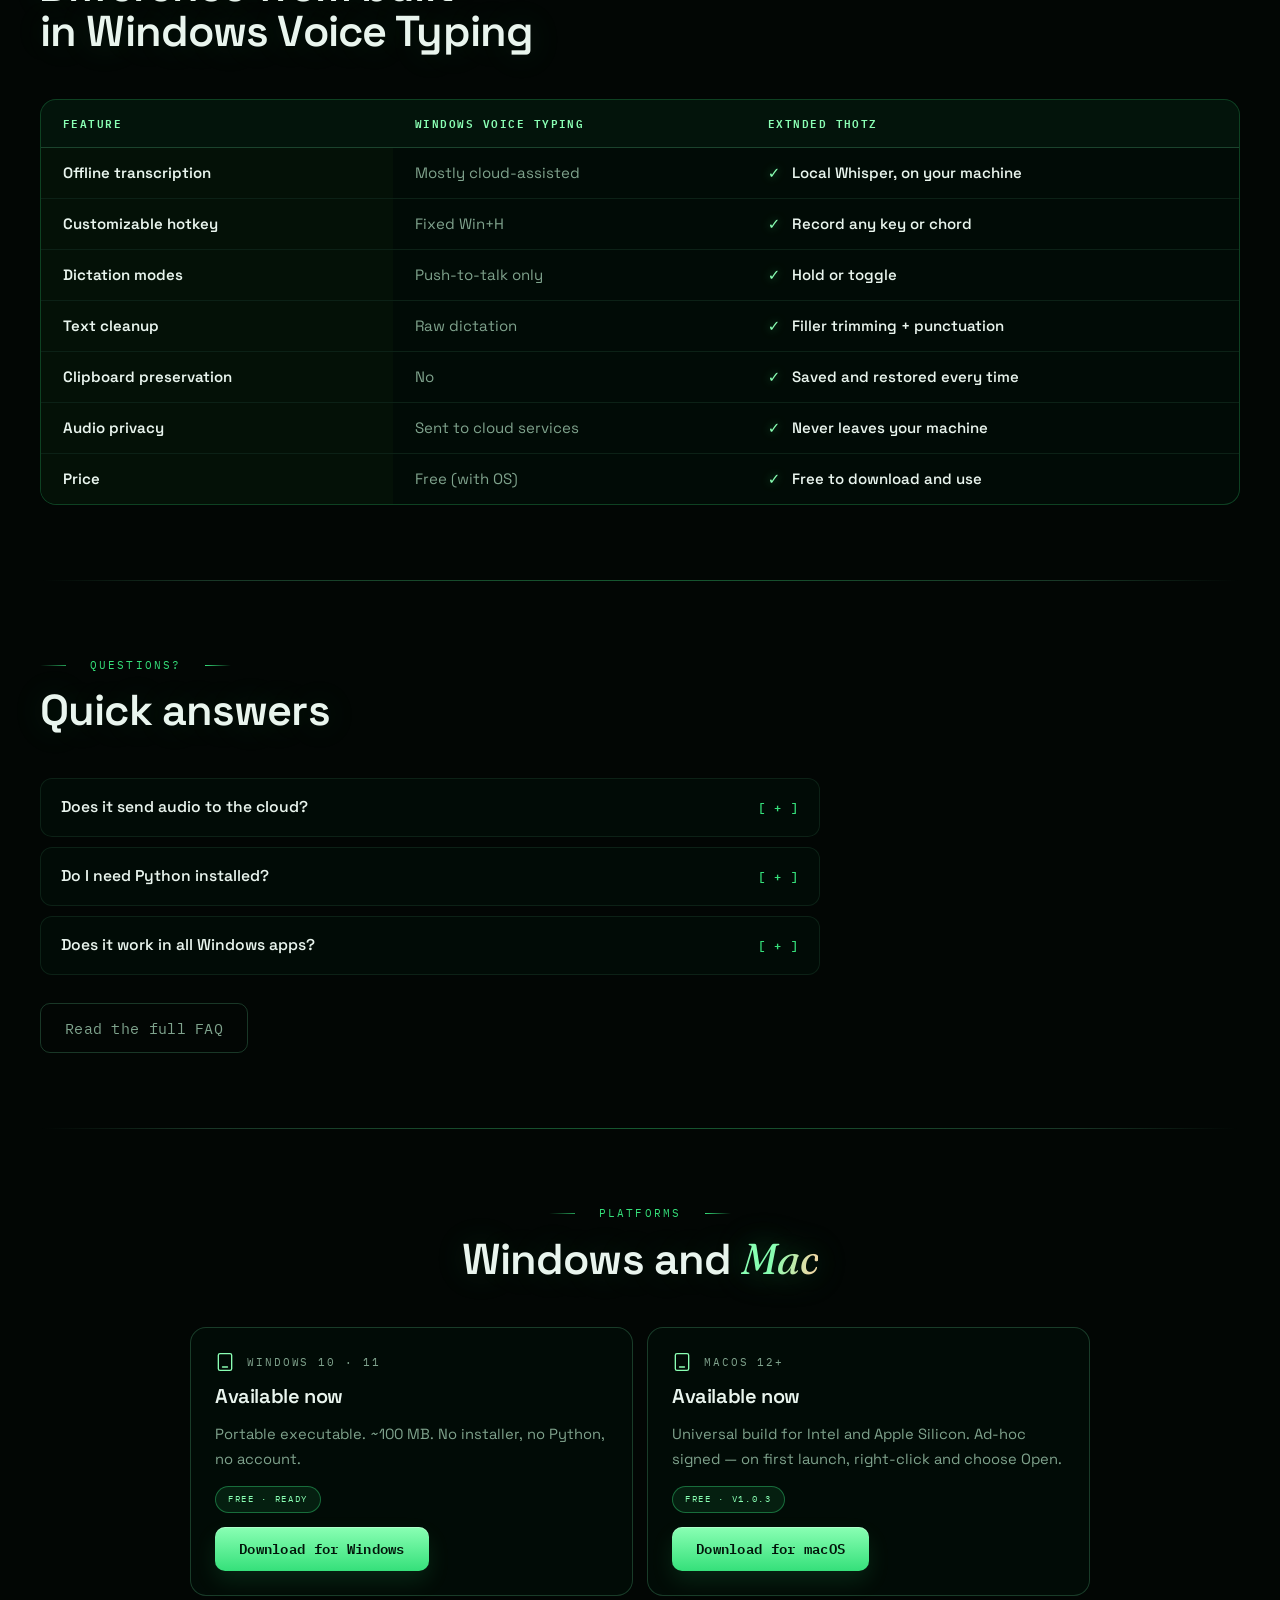
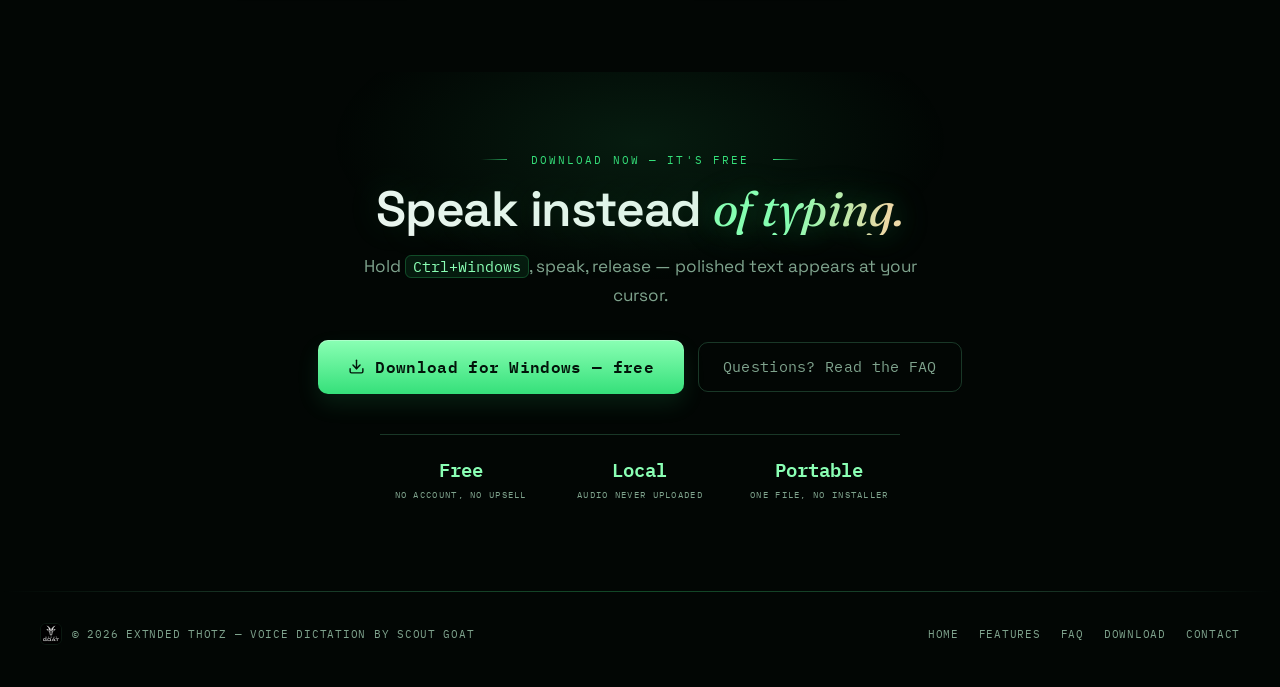
==== commit 2f92ca1e: "Ship the 1.0.4 Windows build and point the download page at it The 1.0.4 executable is the one carry" ====
--- a/index.html
+++ b/index.html
@@ -47,7 +47,7 @@
         "url": "https://extnded-thotz.vercel.app/",
         "downloadUrl": "https://extnded-thotz.vercel.app/download",
         "image": "https://extnded-thotz.vercel.app/assets/og.png",
-        "softwareVersion": "1.0.3",
+        "softwareVersion": "1.0.4",
         "fileSize": "100MB",
         "inLanguage": "en",
         "offers": {
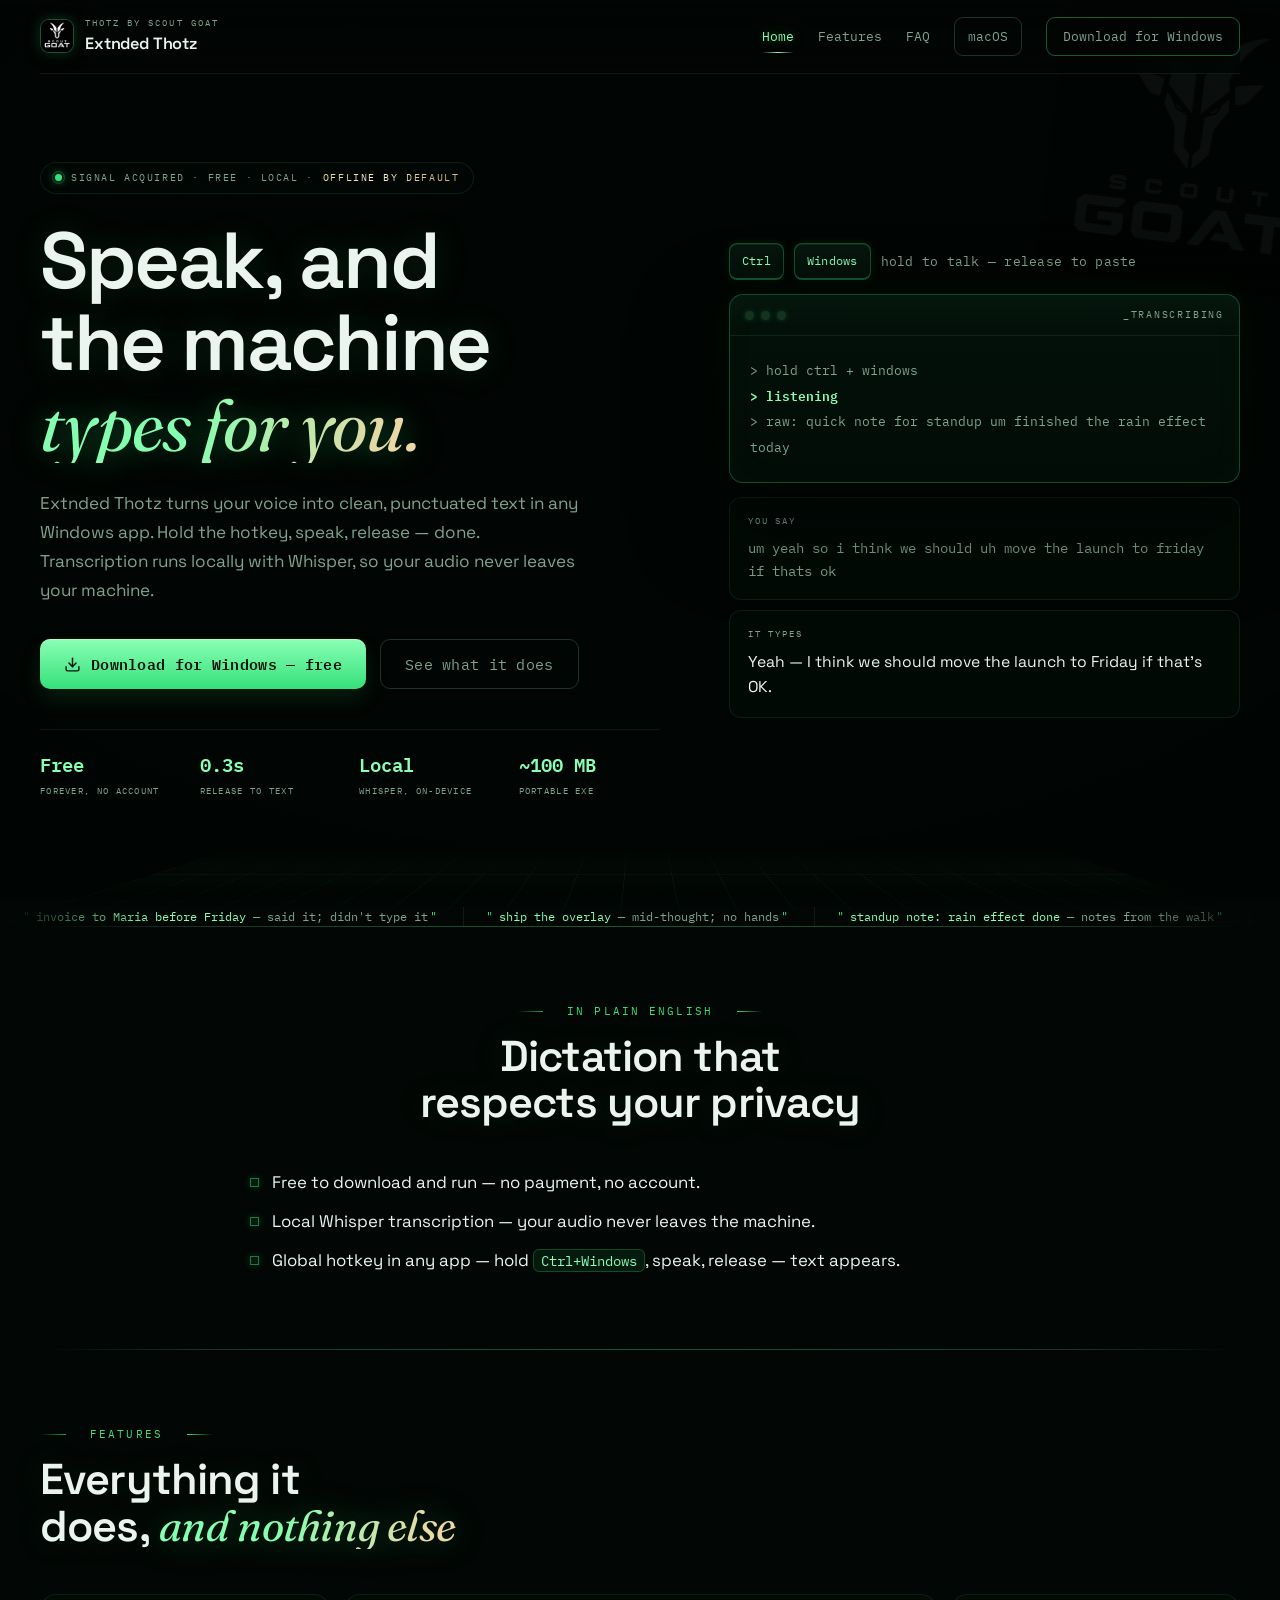
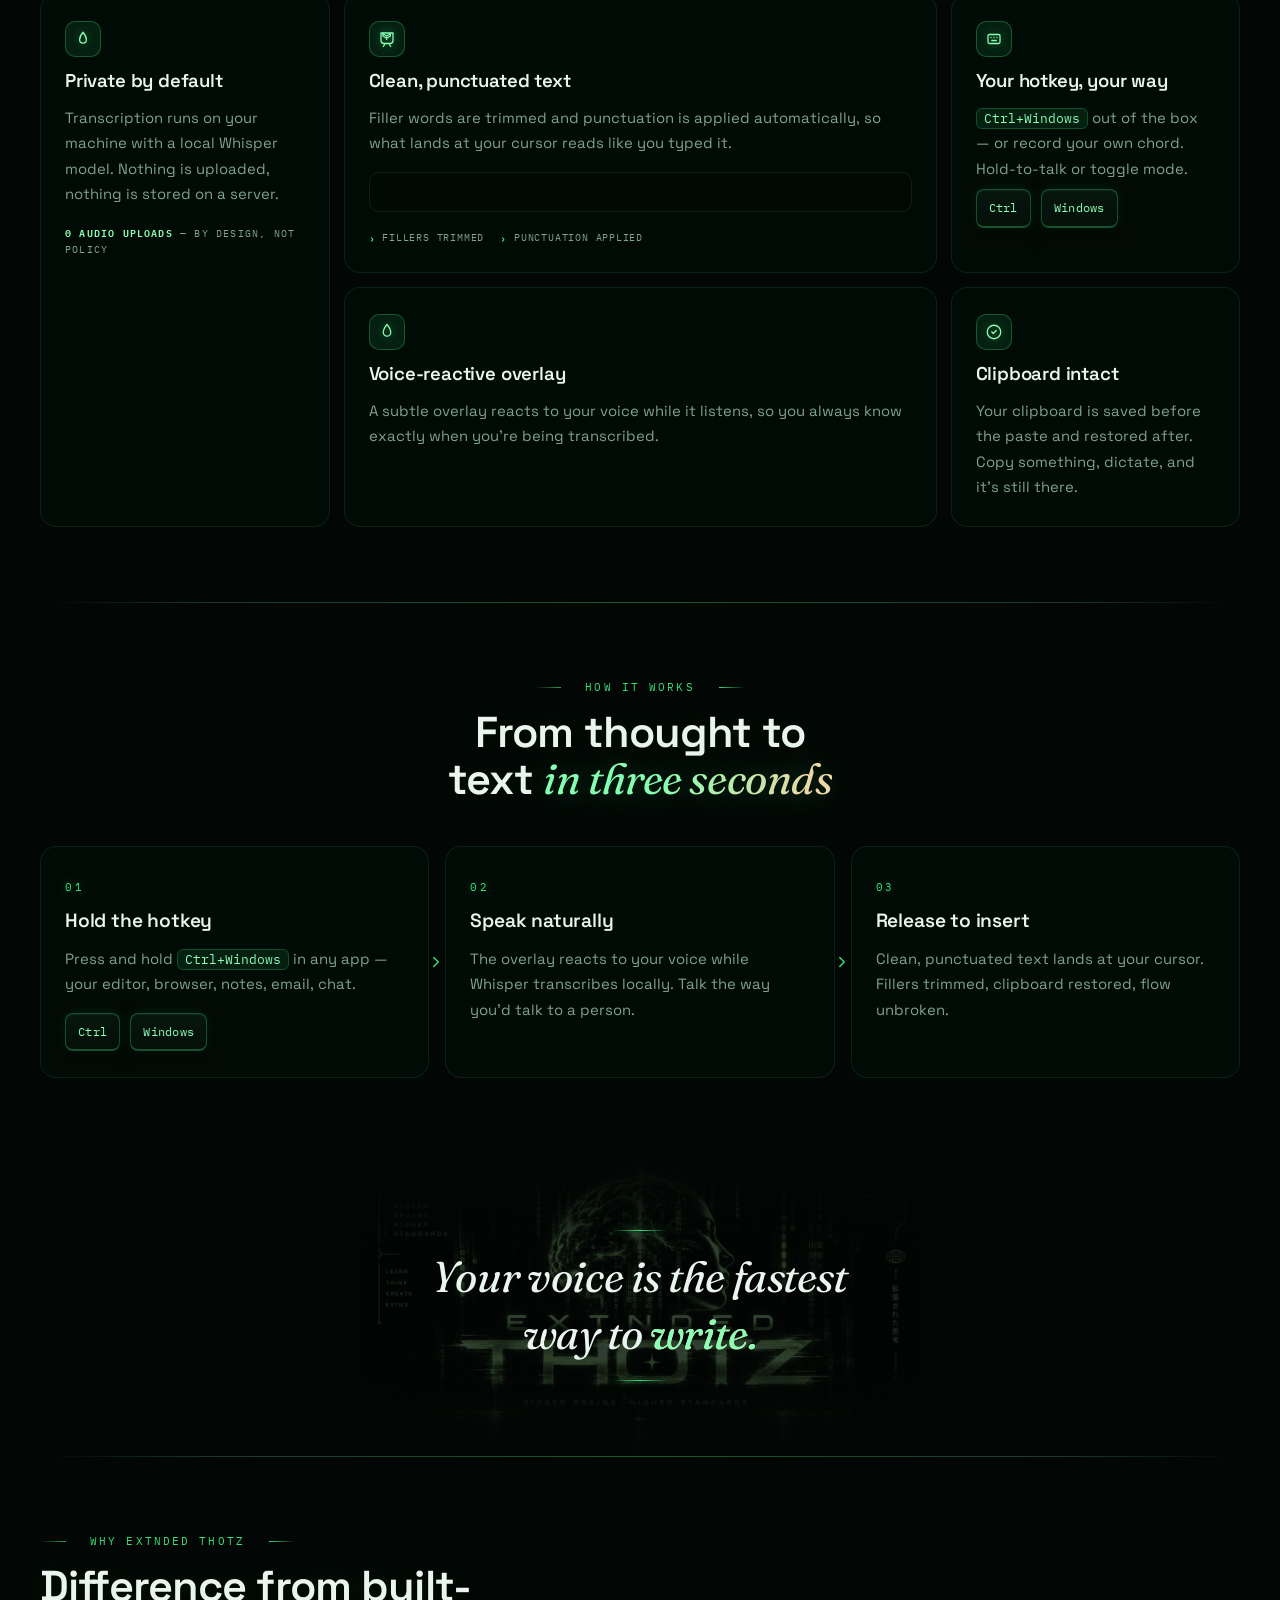
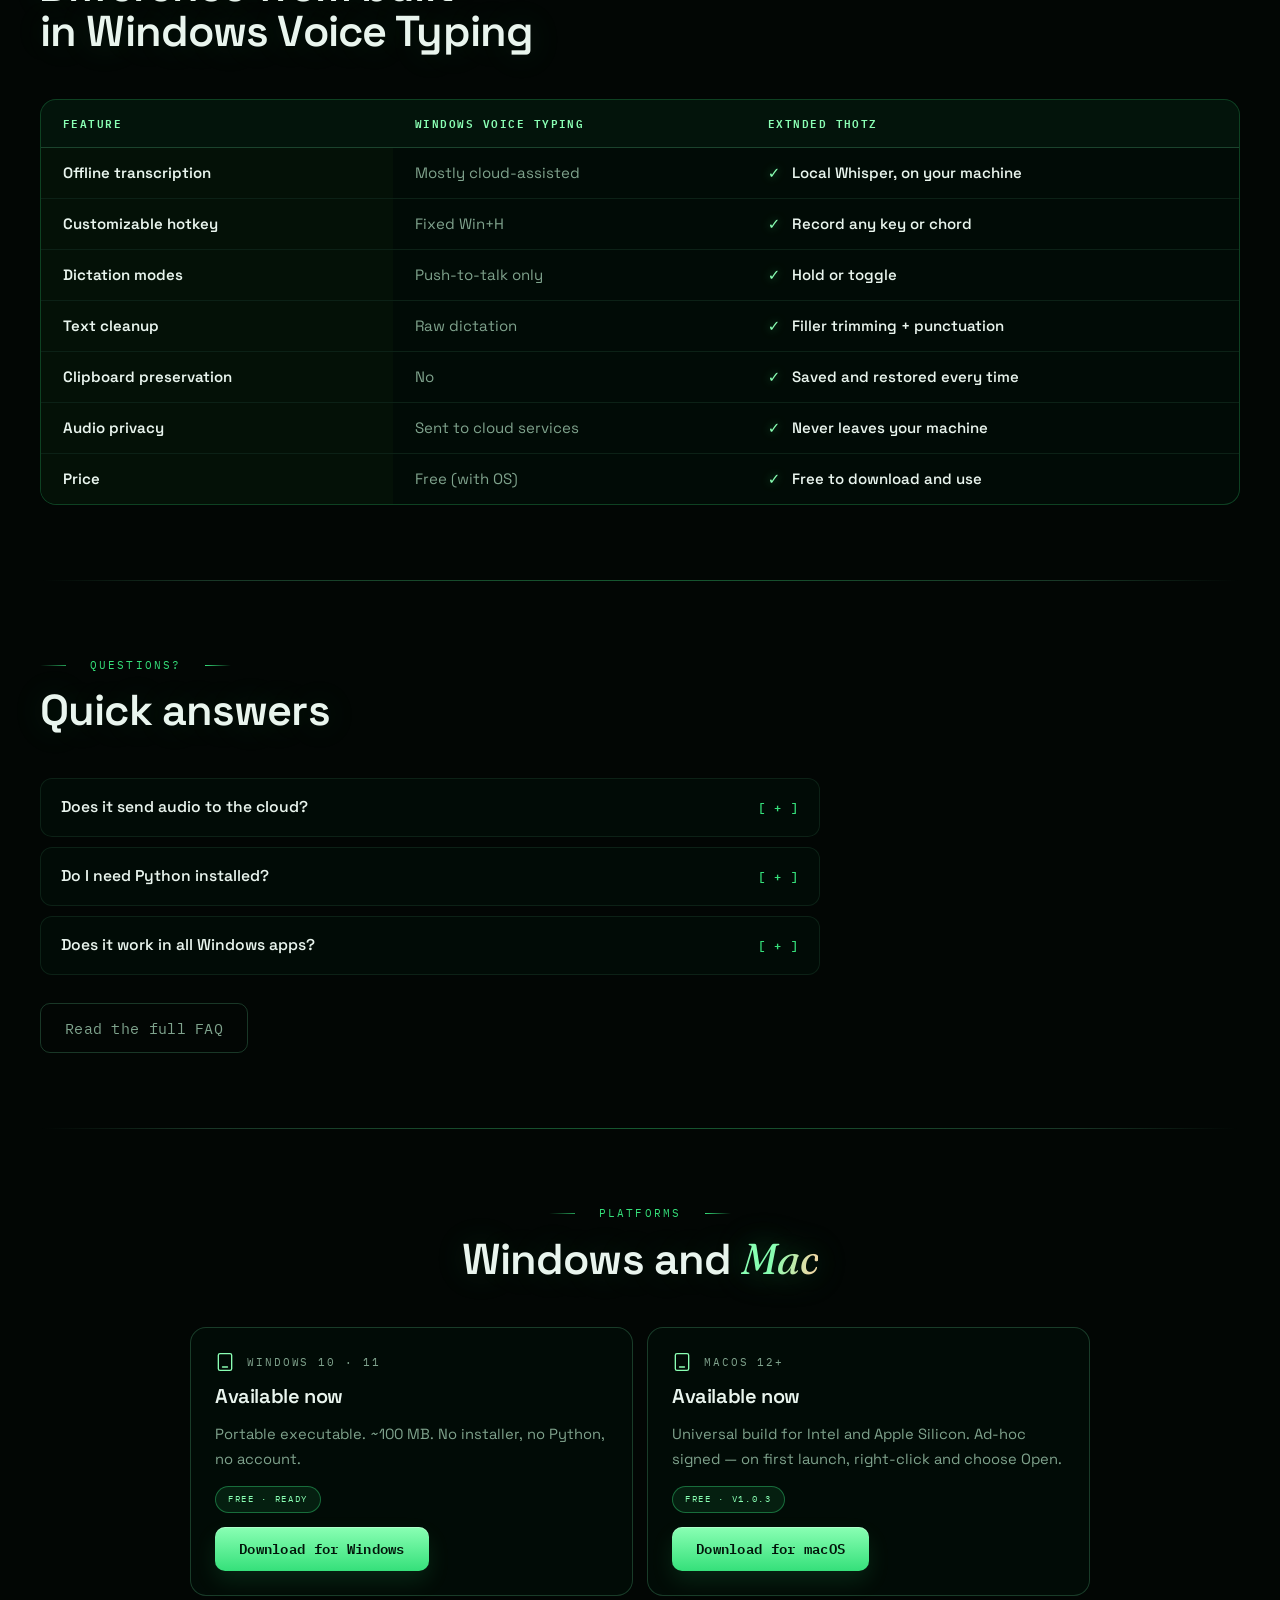
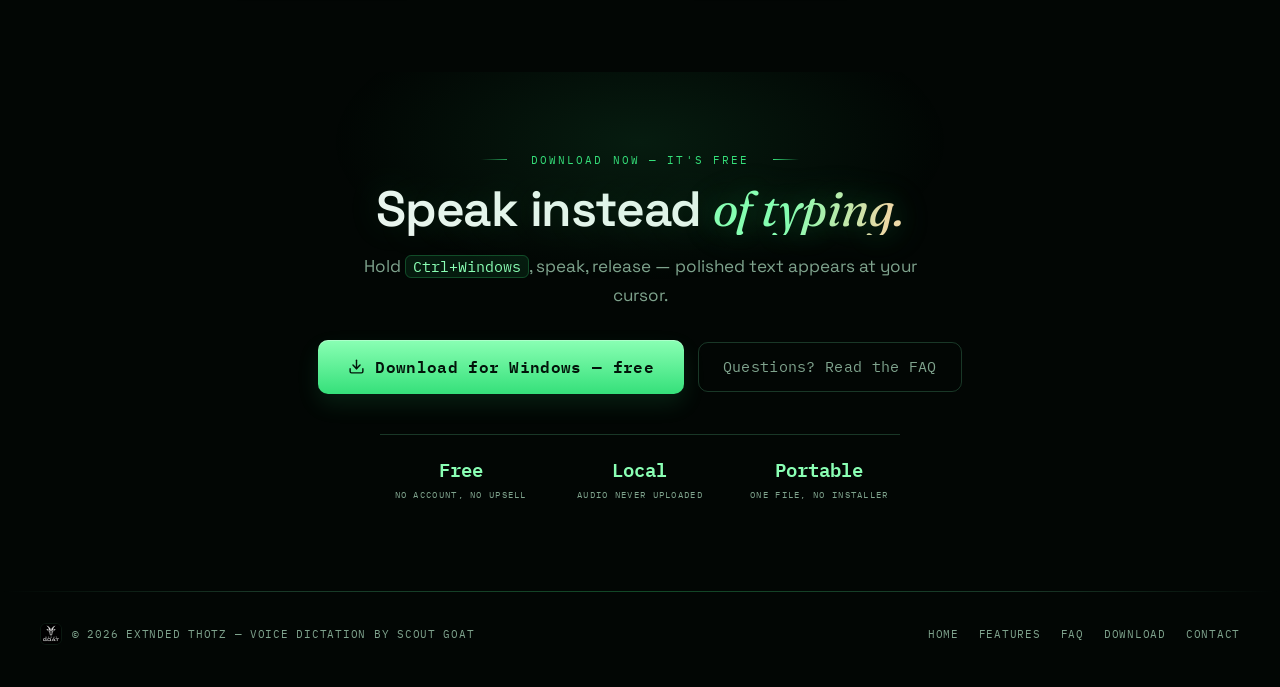
==== commit c280d7ae: "Serve 1.0.5: the build that reports a wedged audio device The published executable is now the artifa" ====
--- a/index.html
+++ b/index.html
@@ -47,7 +47,7 @@
         "url": "https://extnded-thotz.vercel.app/",
         "downloadUrl": "https://extnded-thotz.vercel.app/download",
         "image": "https://extnded-thotz.vercel.app/assets/og.png",
-        "softwareVersion": "1.0.4",
+        "softwareVersion": "1.0.5",
         "fileSize": "100MB",
         "inLanguage": "en",
         "offers": {
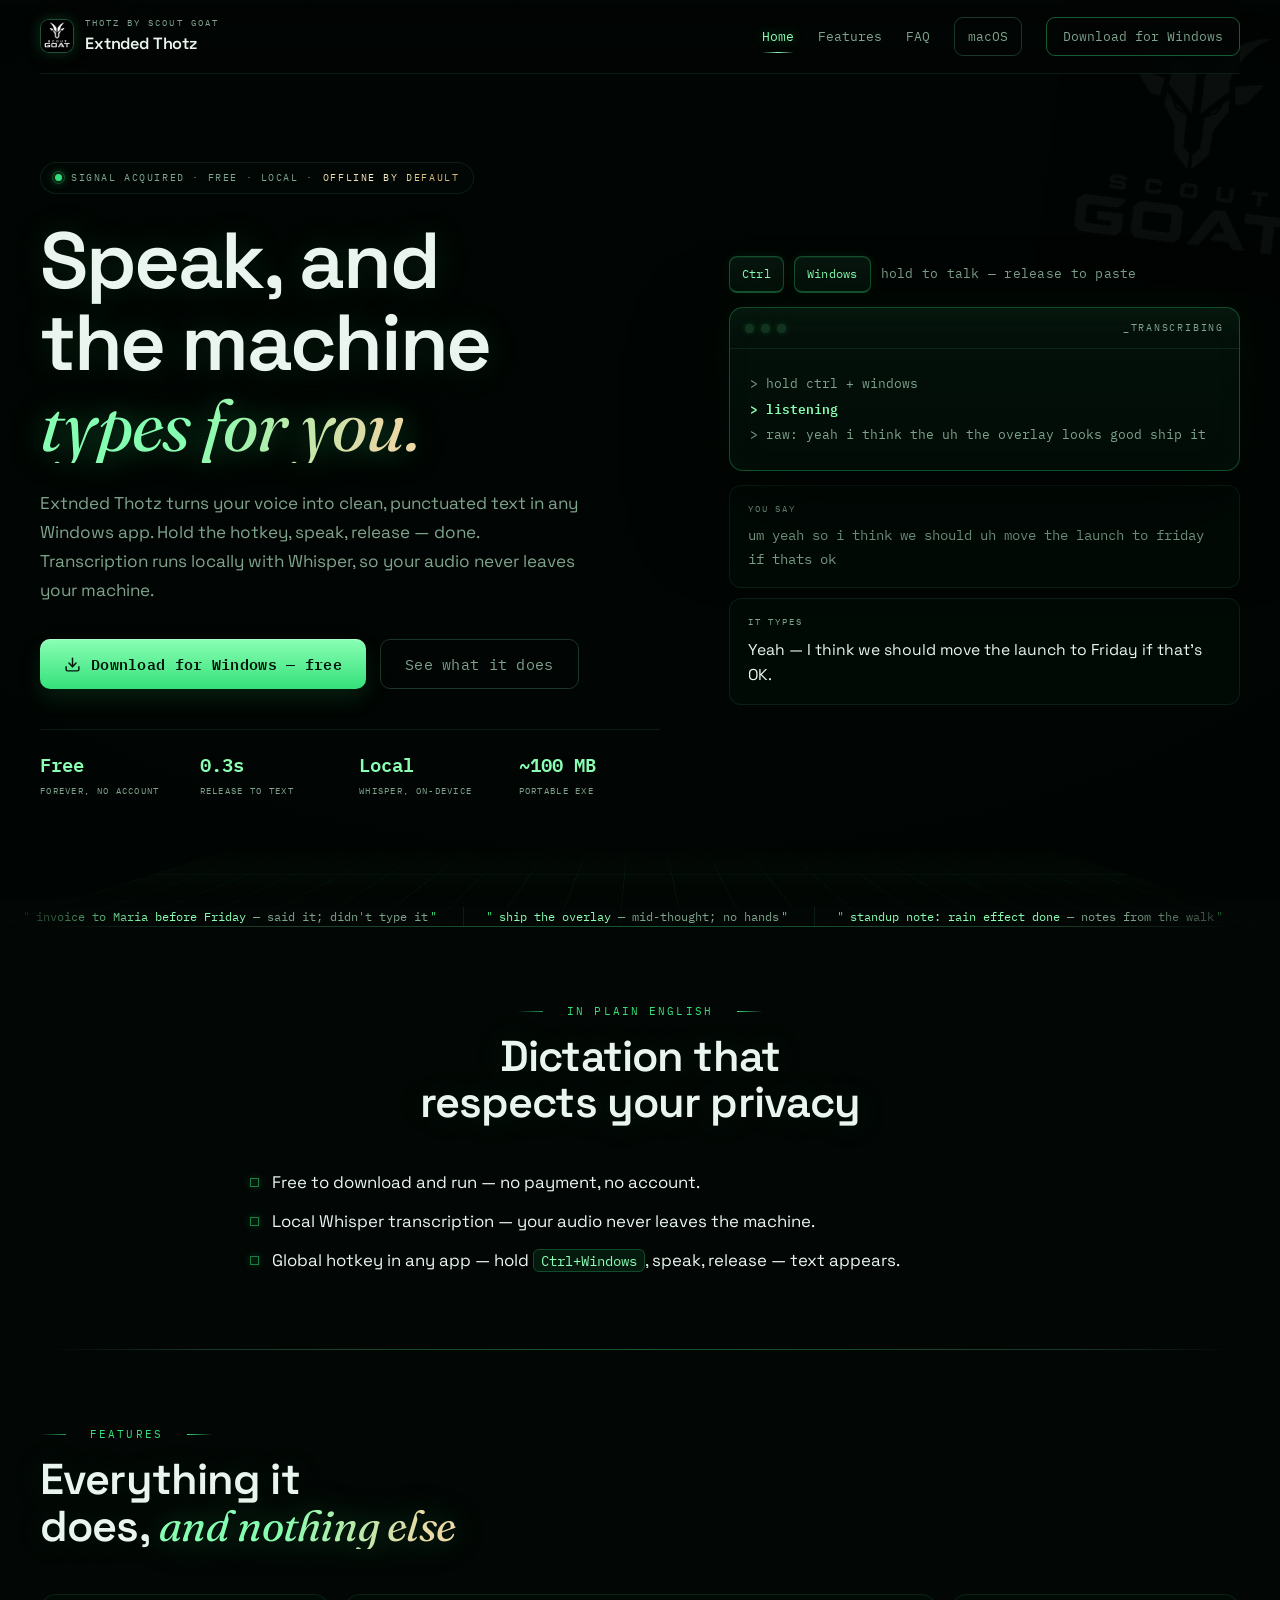
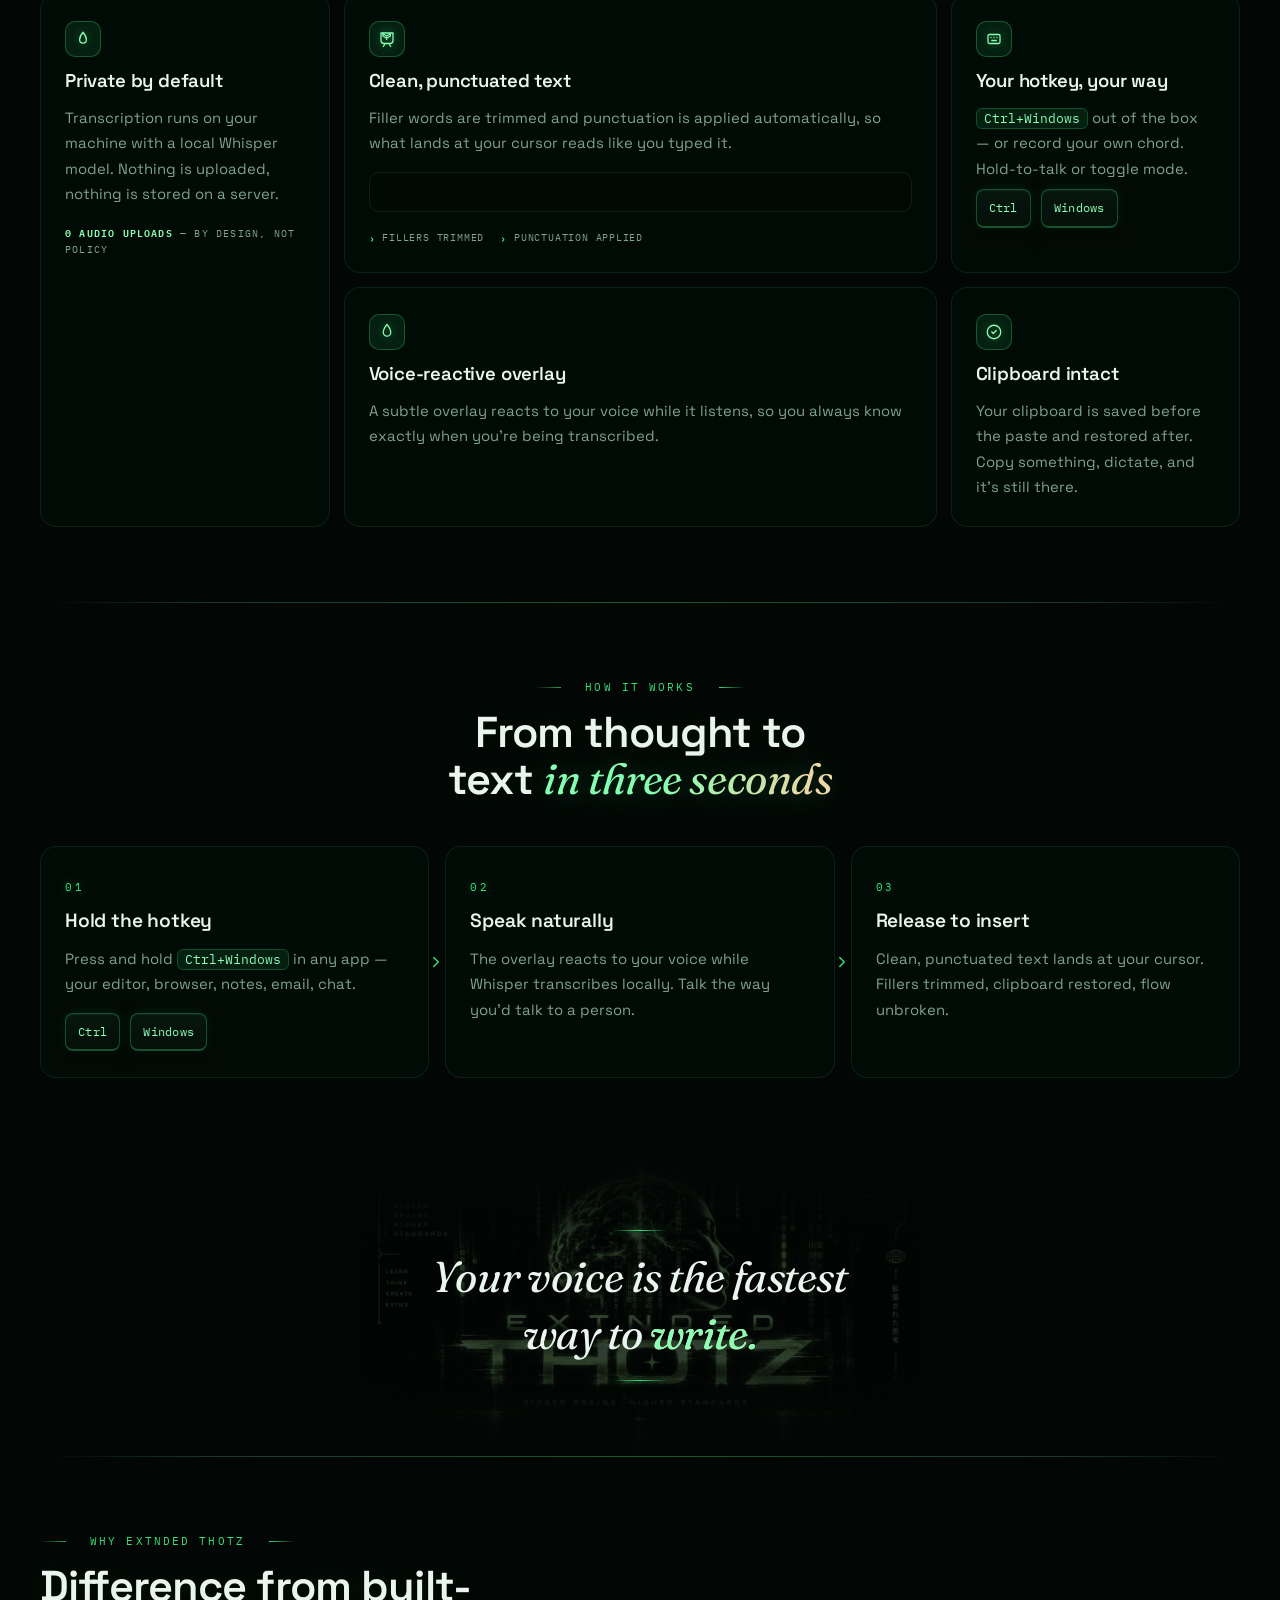
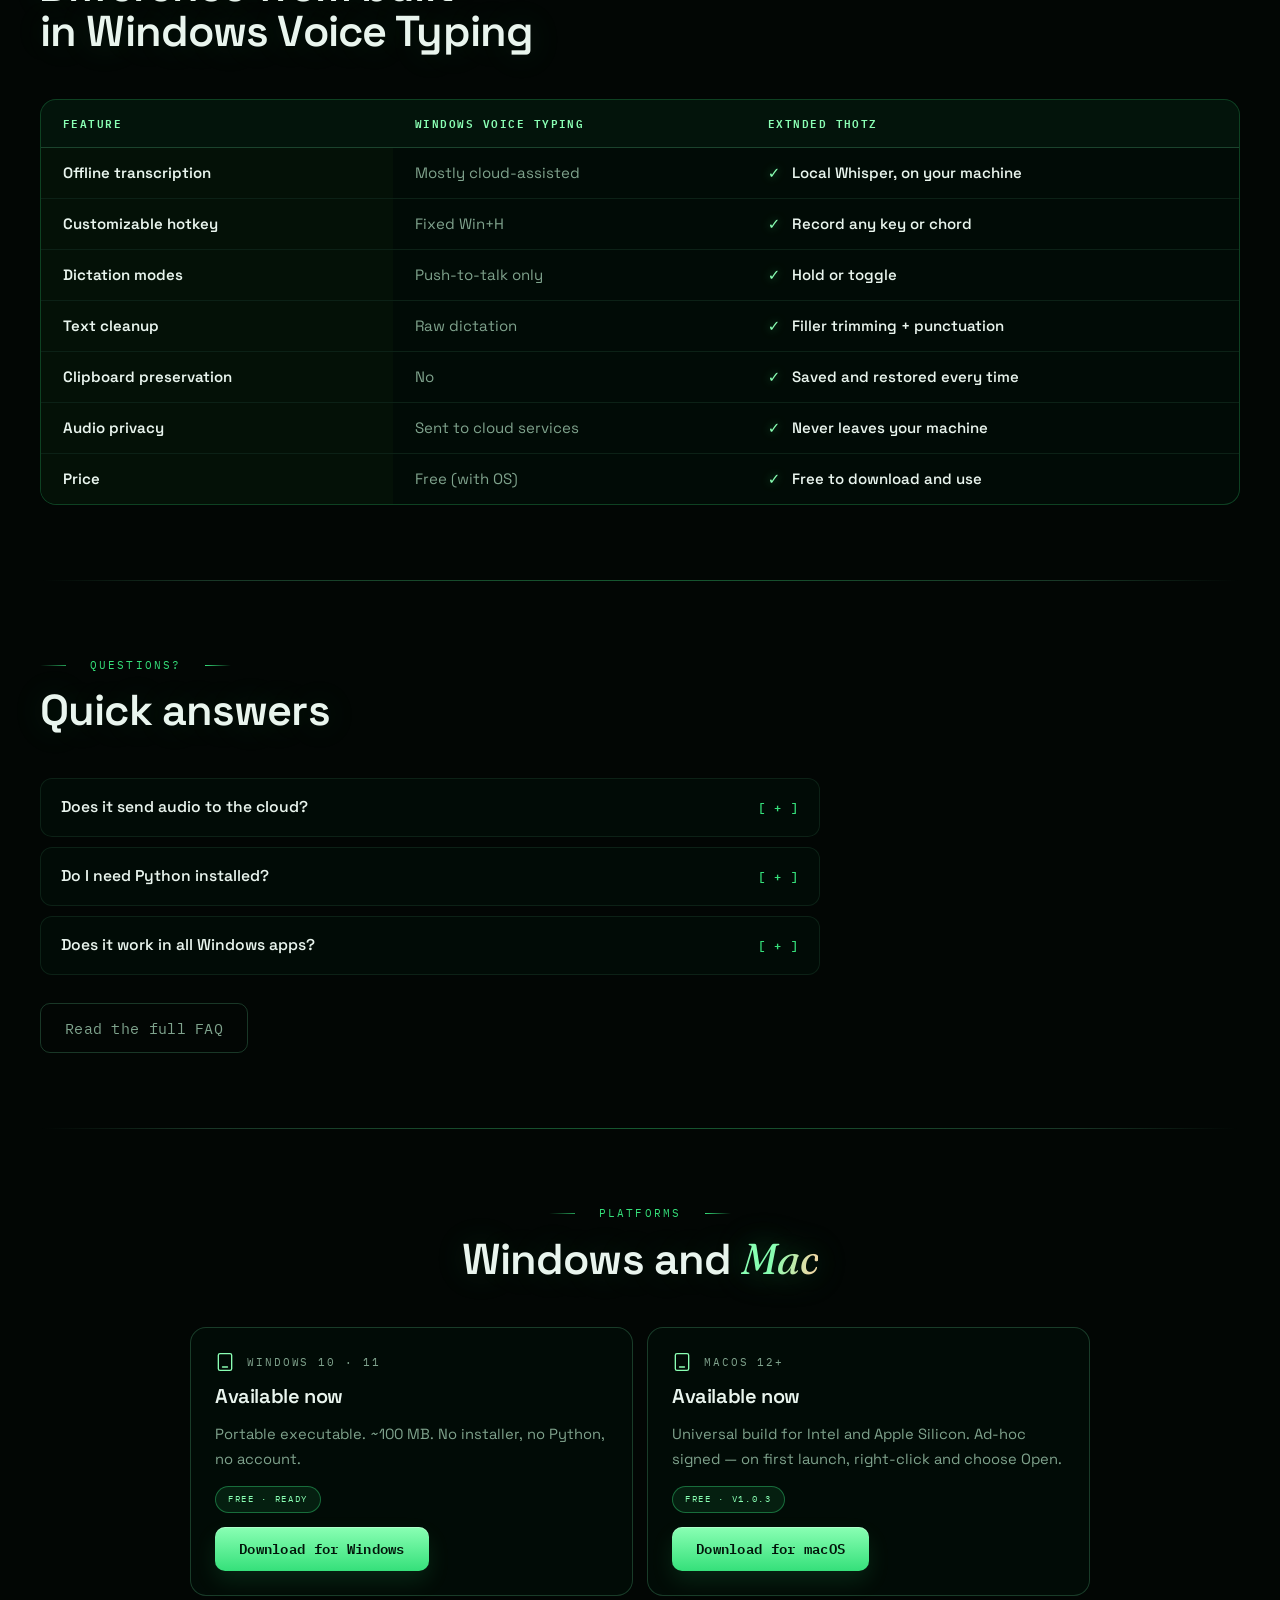
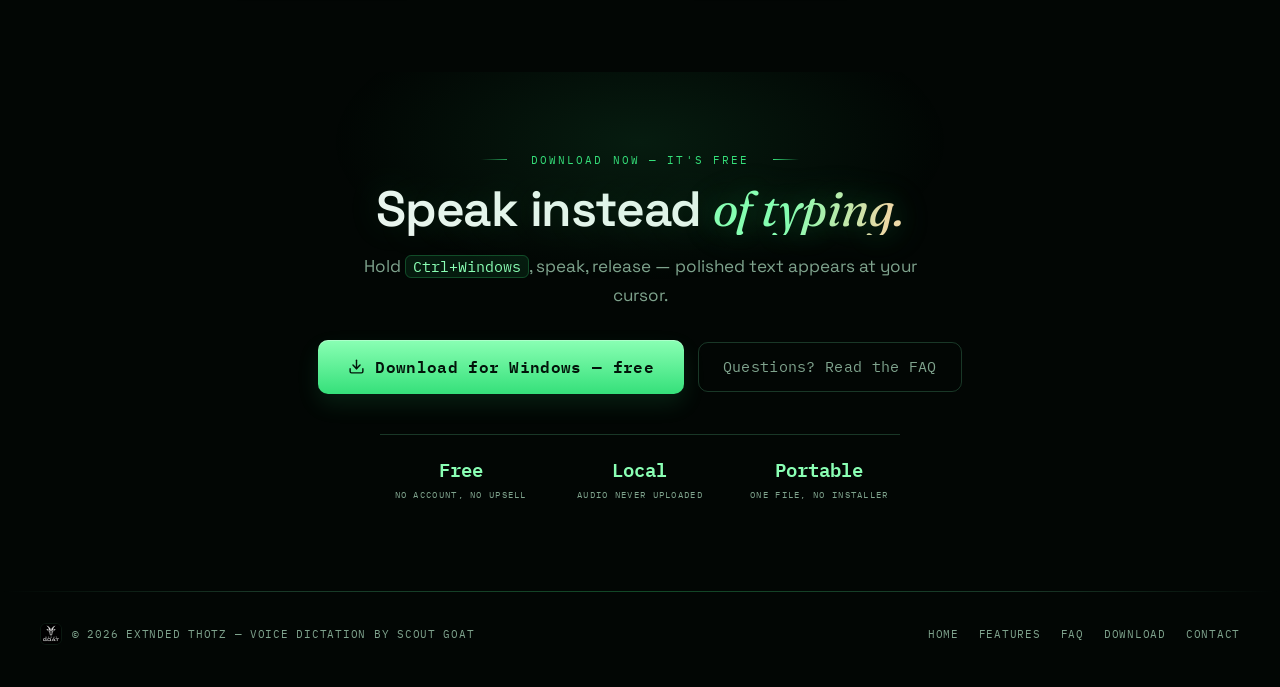
==== commit 664c1082: "Ship 1.0.6: dead audio endpoints no longer break dictation or quit A Windows default input that is a" ====
--- a/index.html
+++ b/index.html
@@ -47,7 +47,7 @@
         "url": "https://extnded-thotz.vercel.app/",
         "downloadUrl": "https://extnded-thotz.vercel.app/download",
         "image": "https://extnded-thotz.vercel.app/assets/og.png",
-        "softwareVersion": "1.0.5",
+        "softwareVersion": "1.0.6",
         "fileSize": "100MB",
         "inLanguage": "en",
         "offers": {
